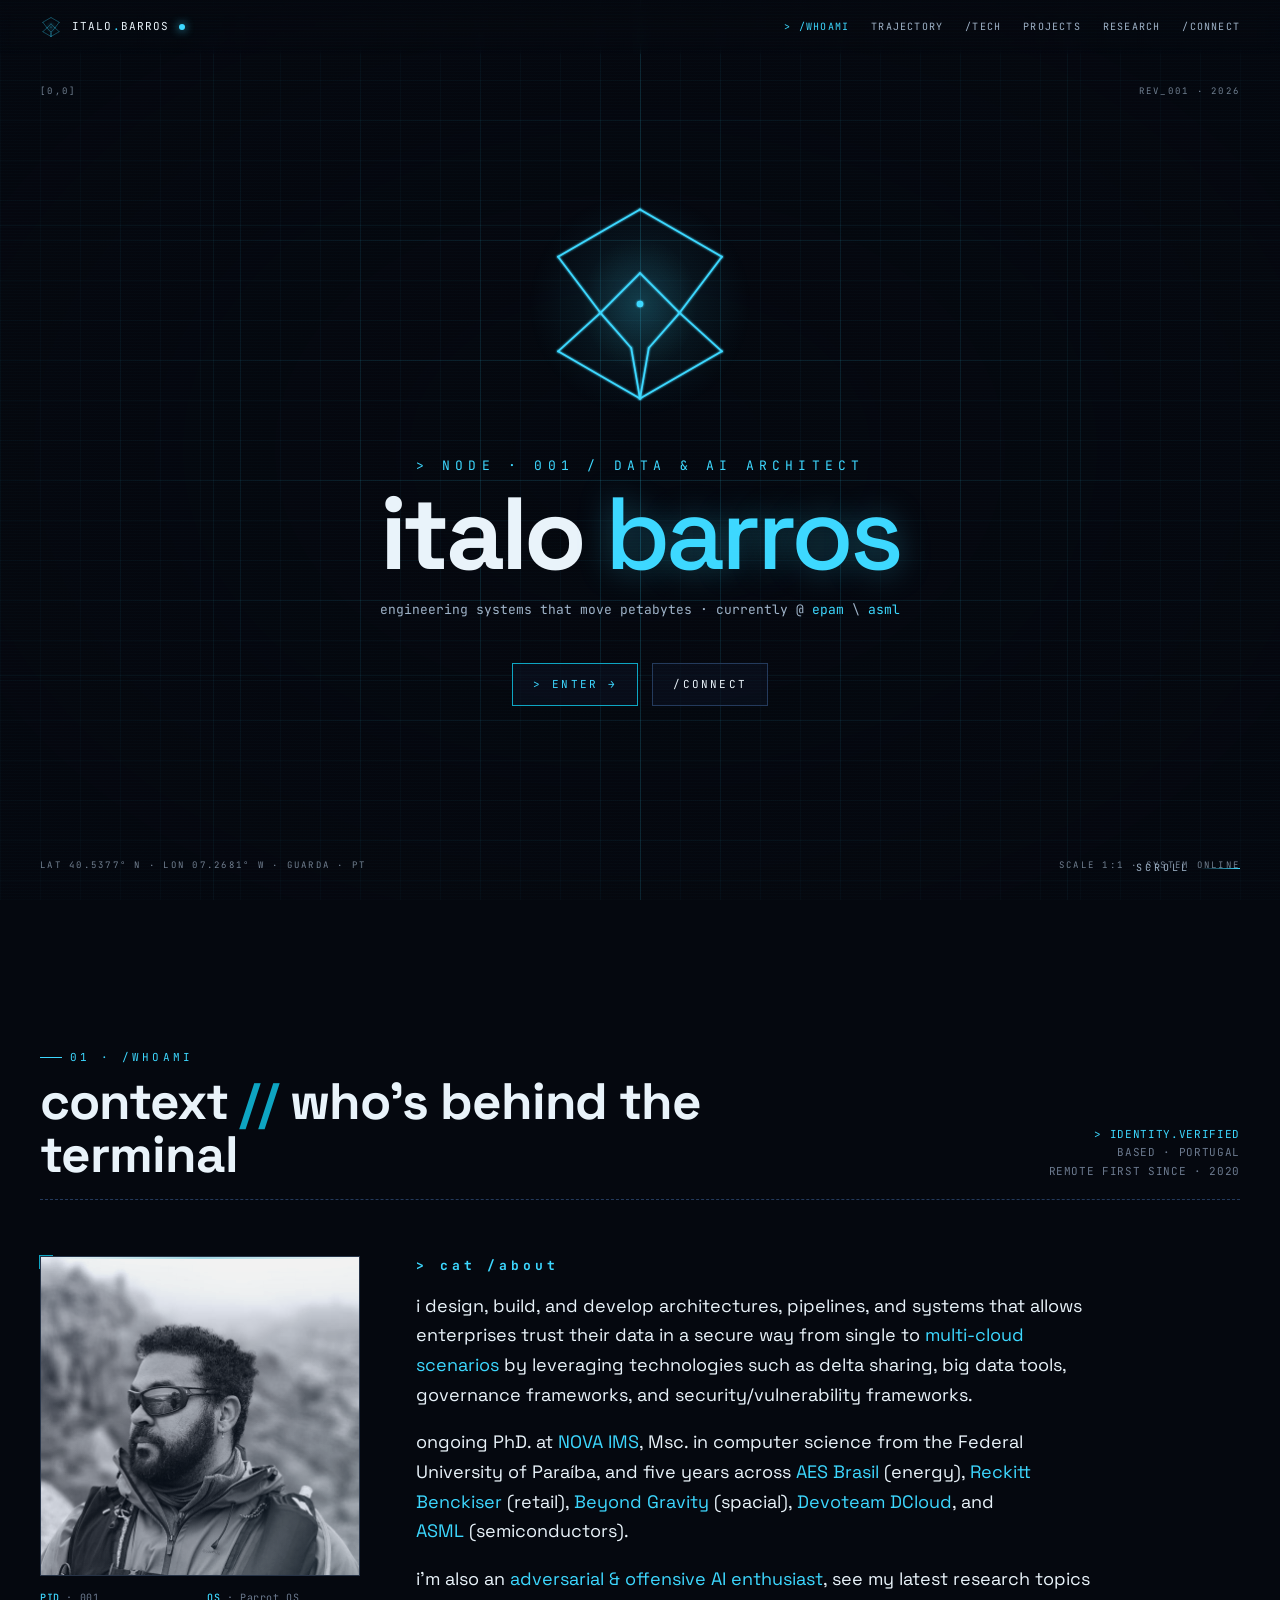
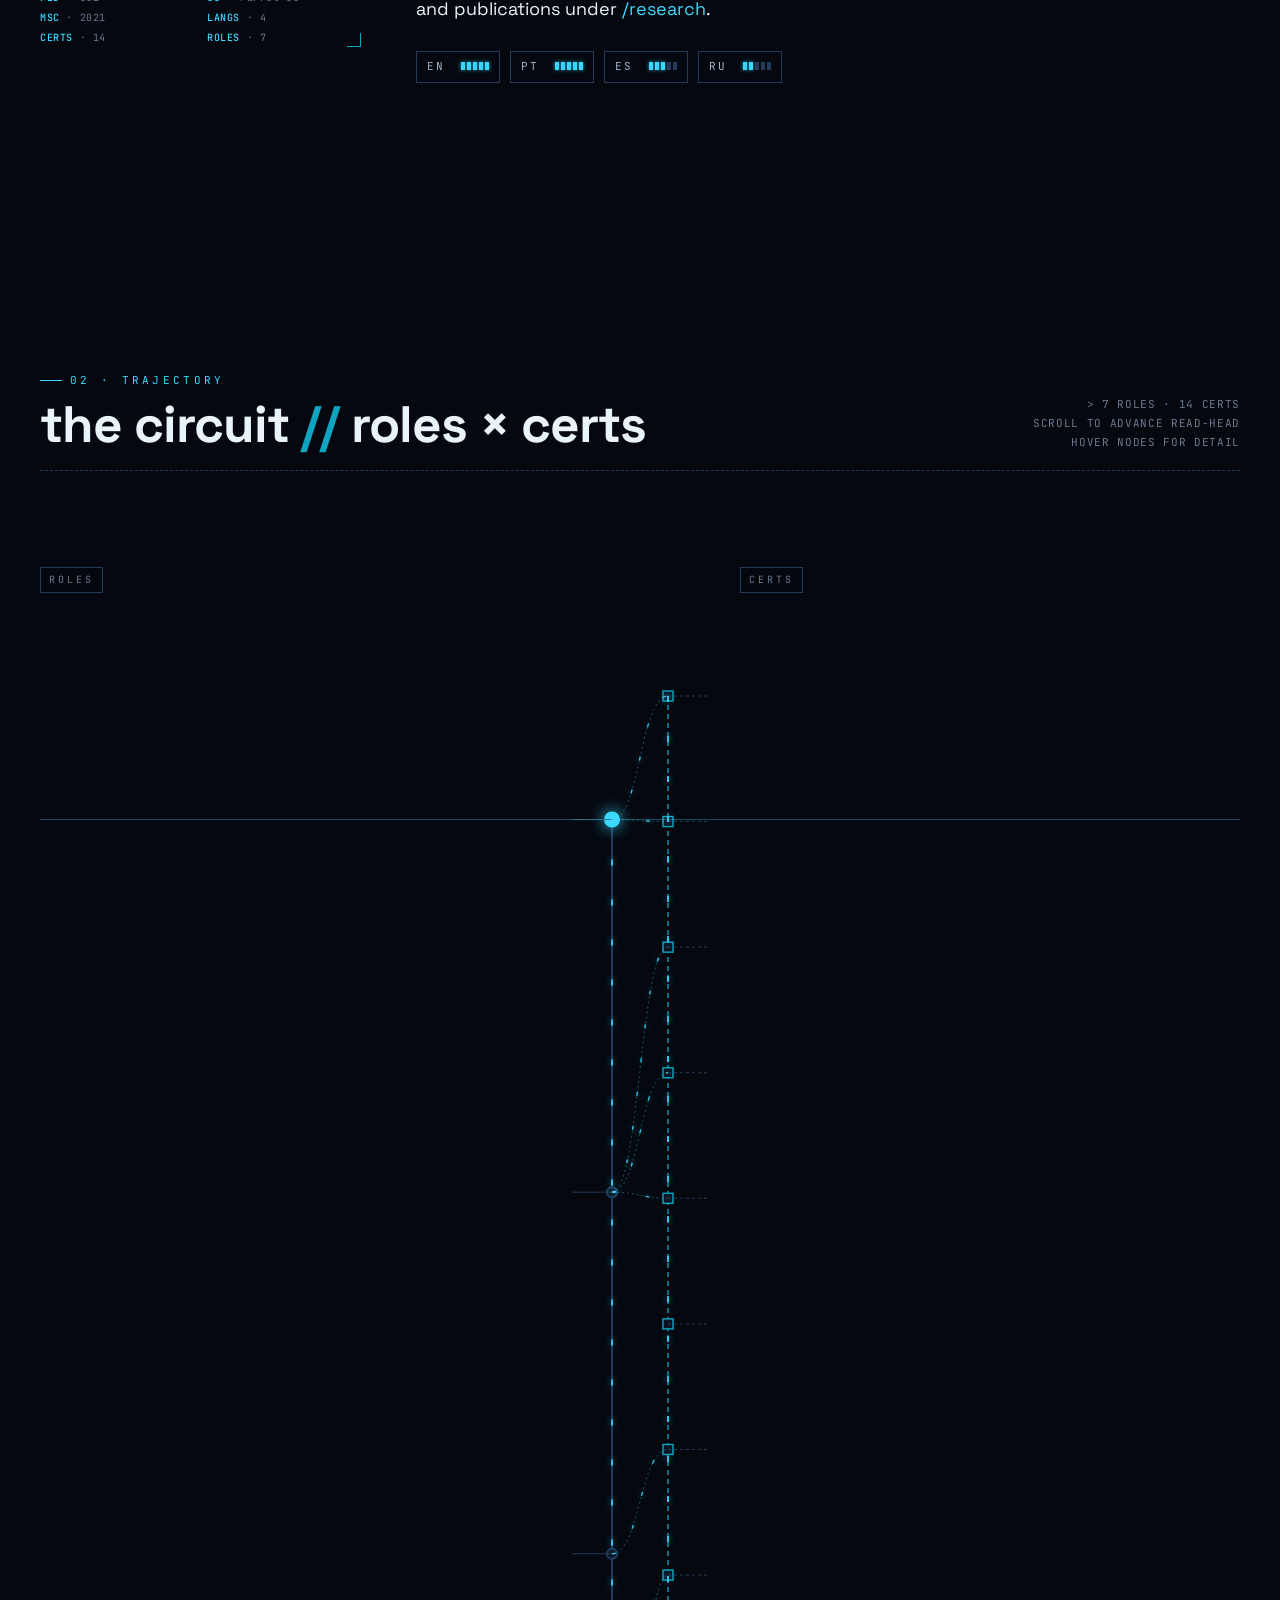
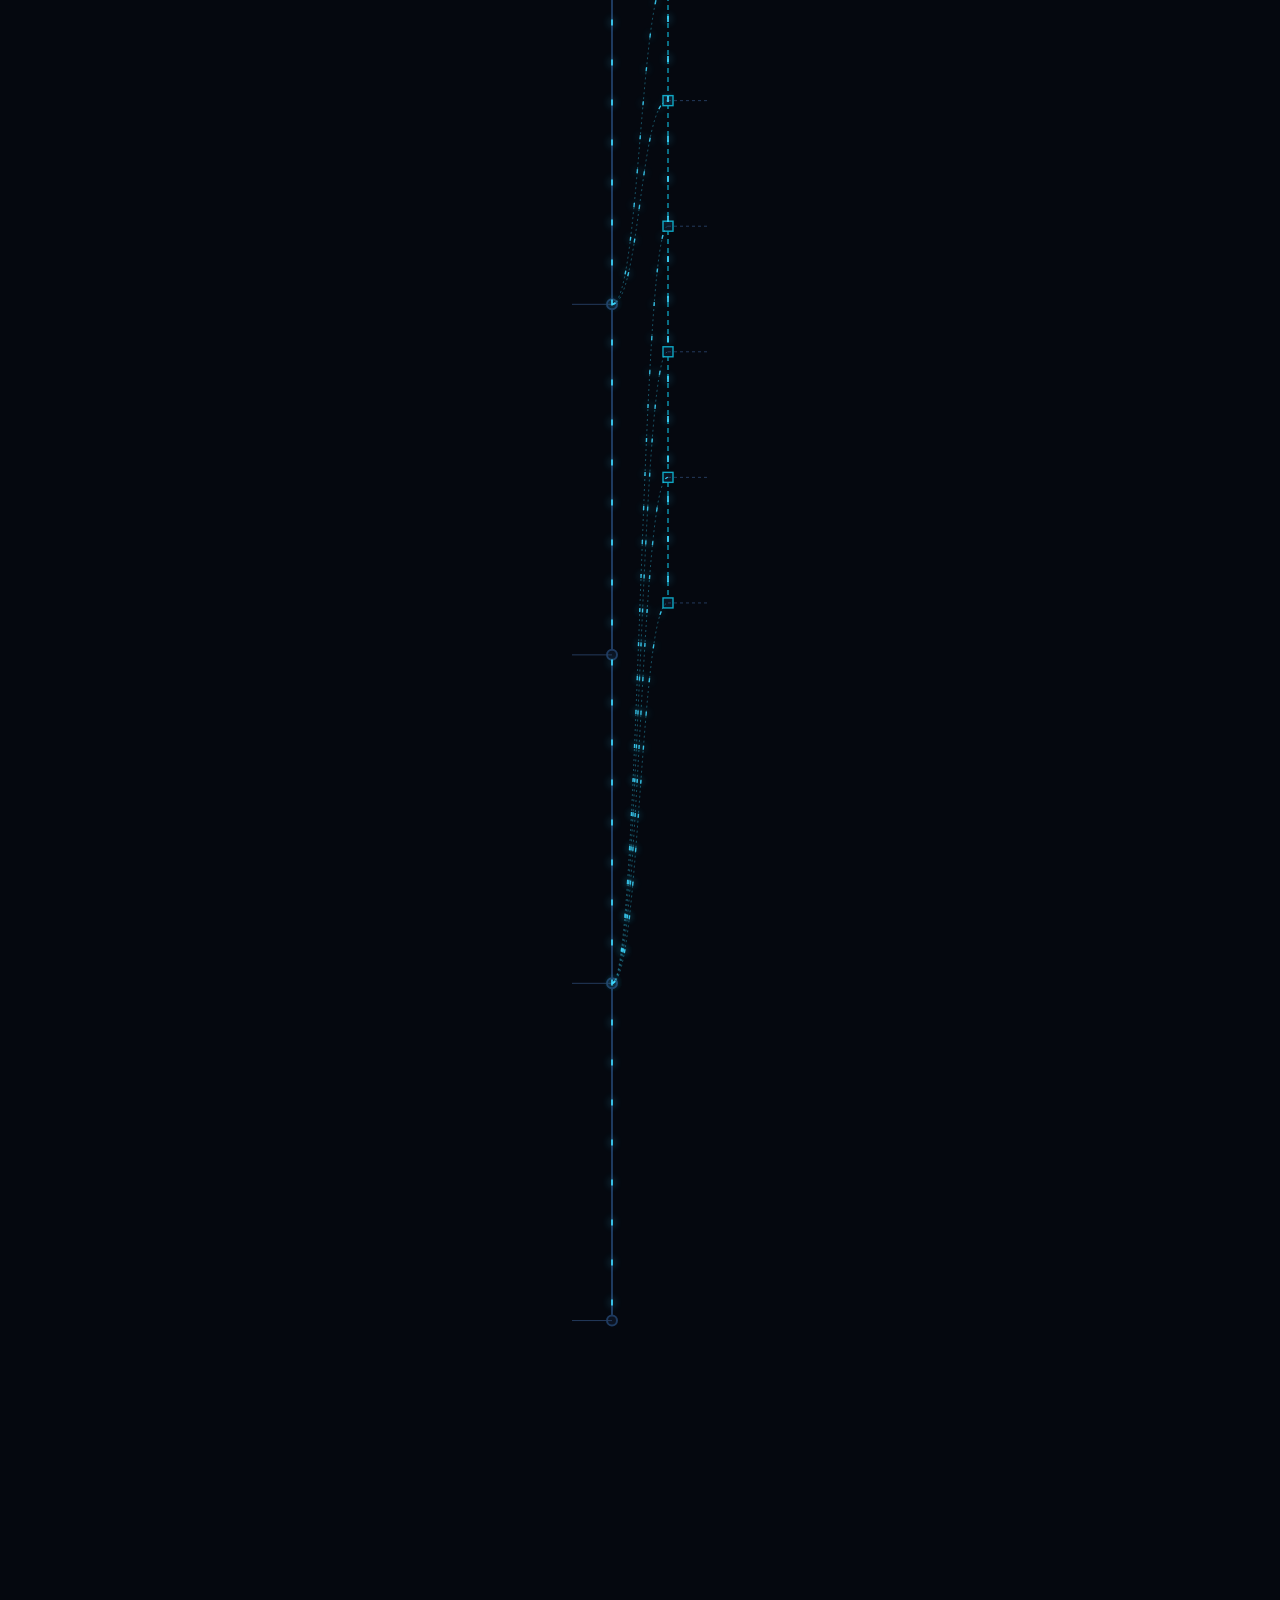
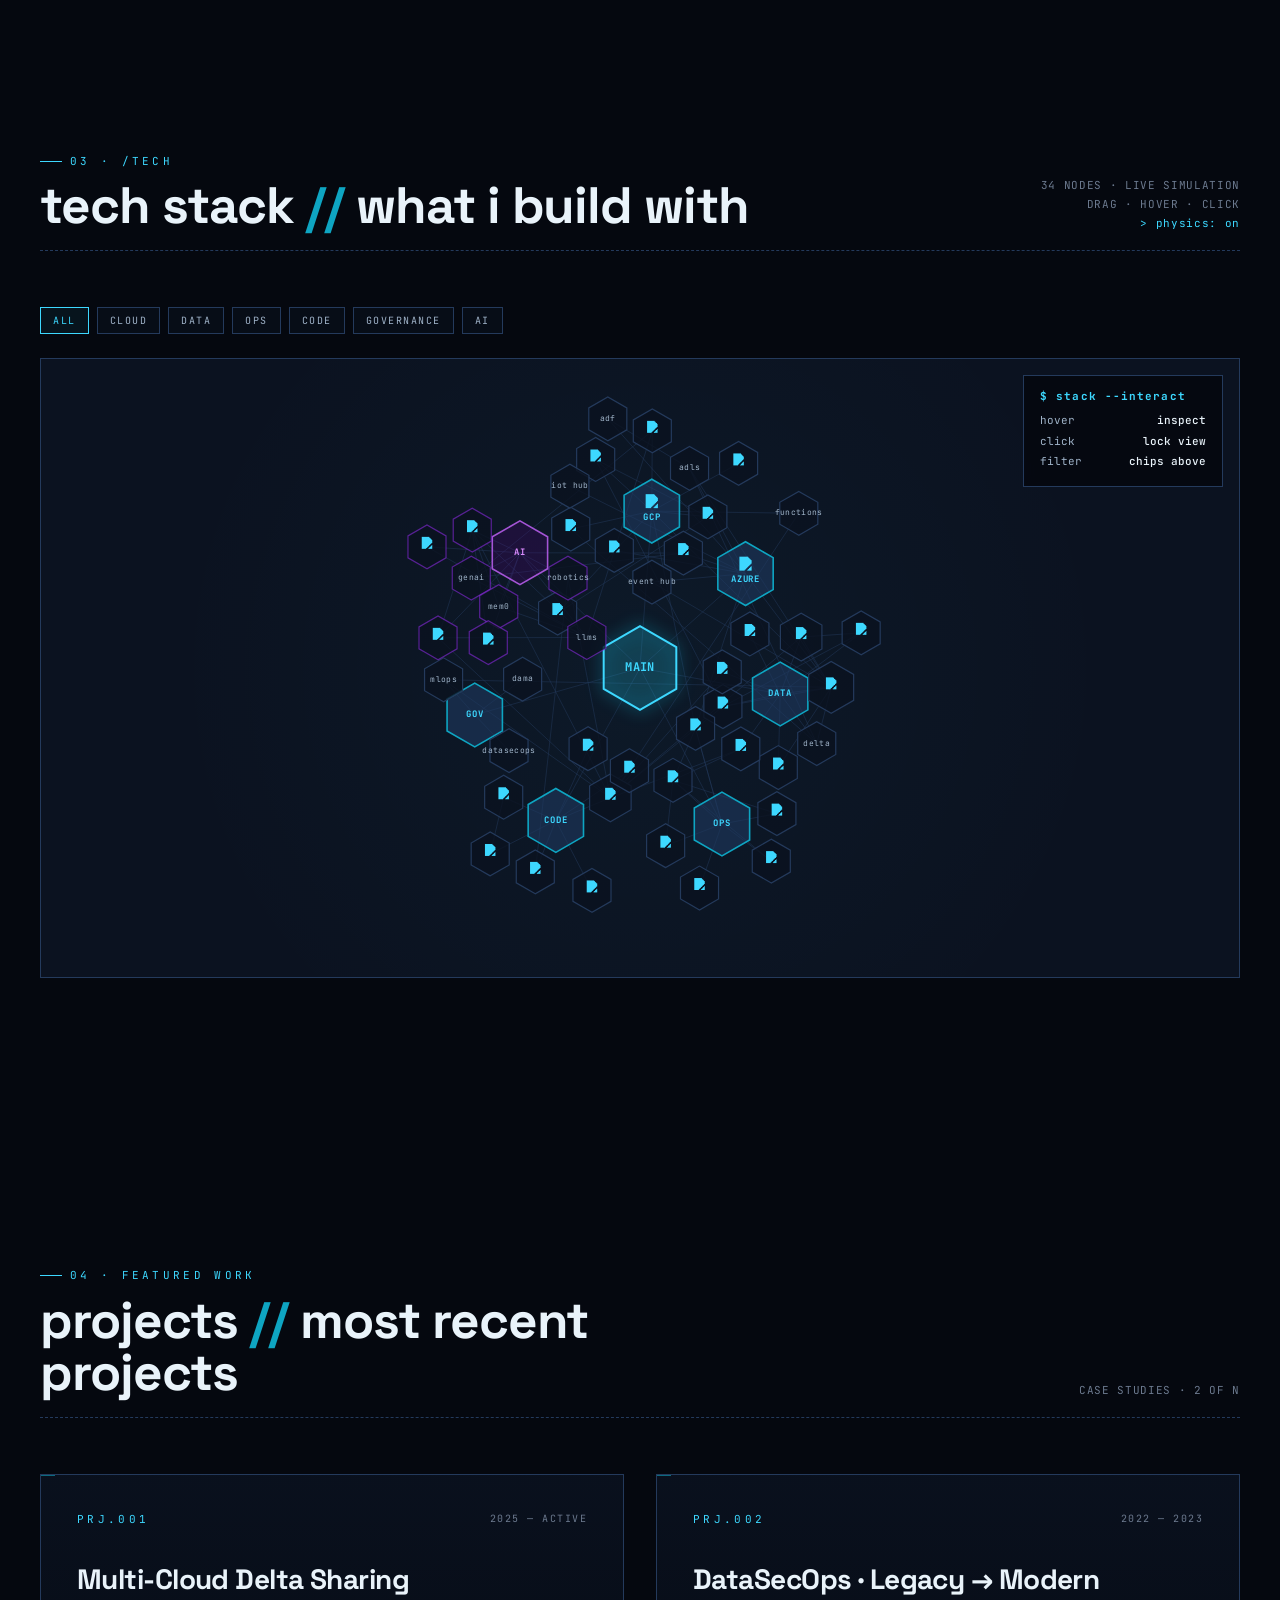
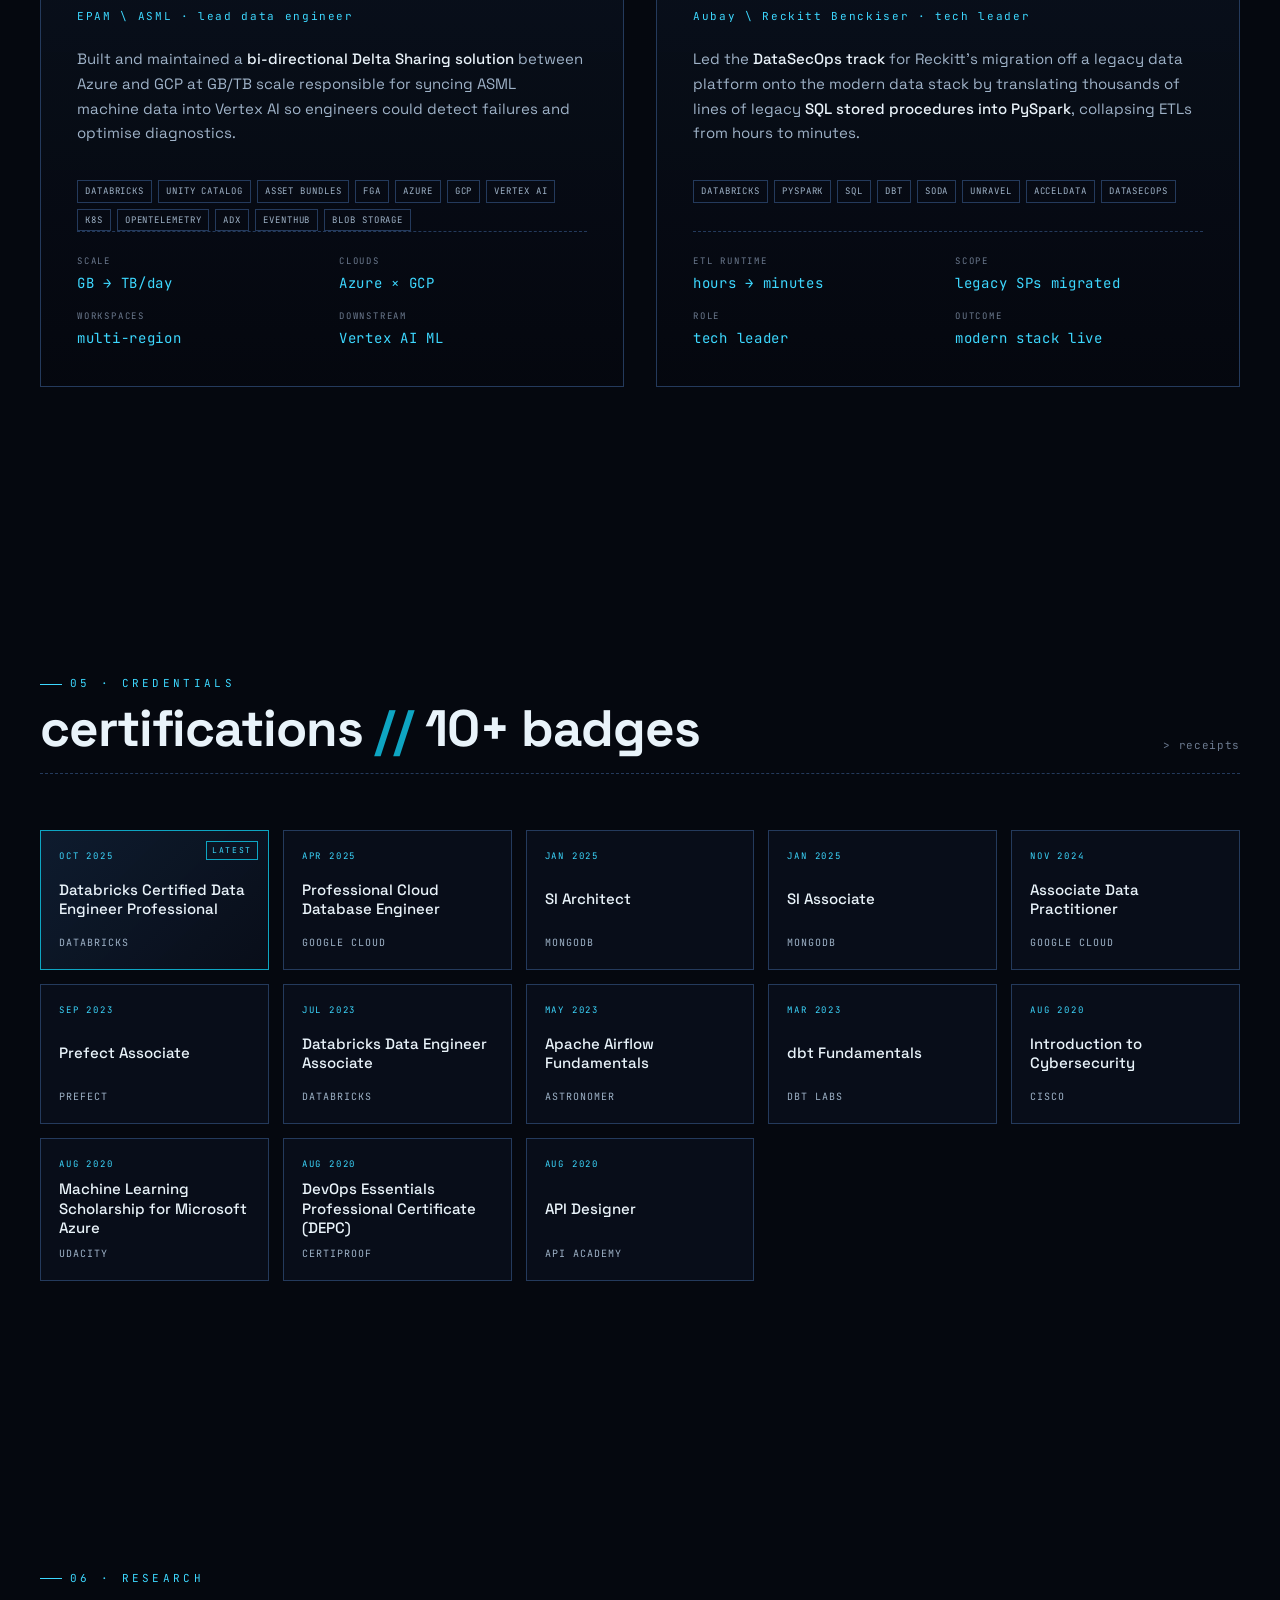
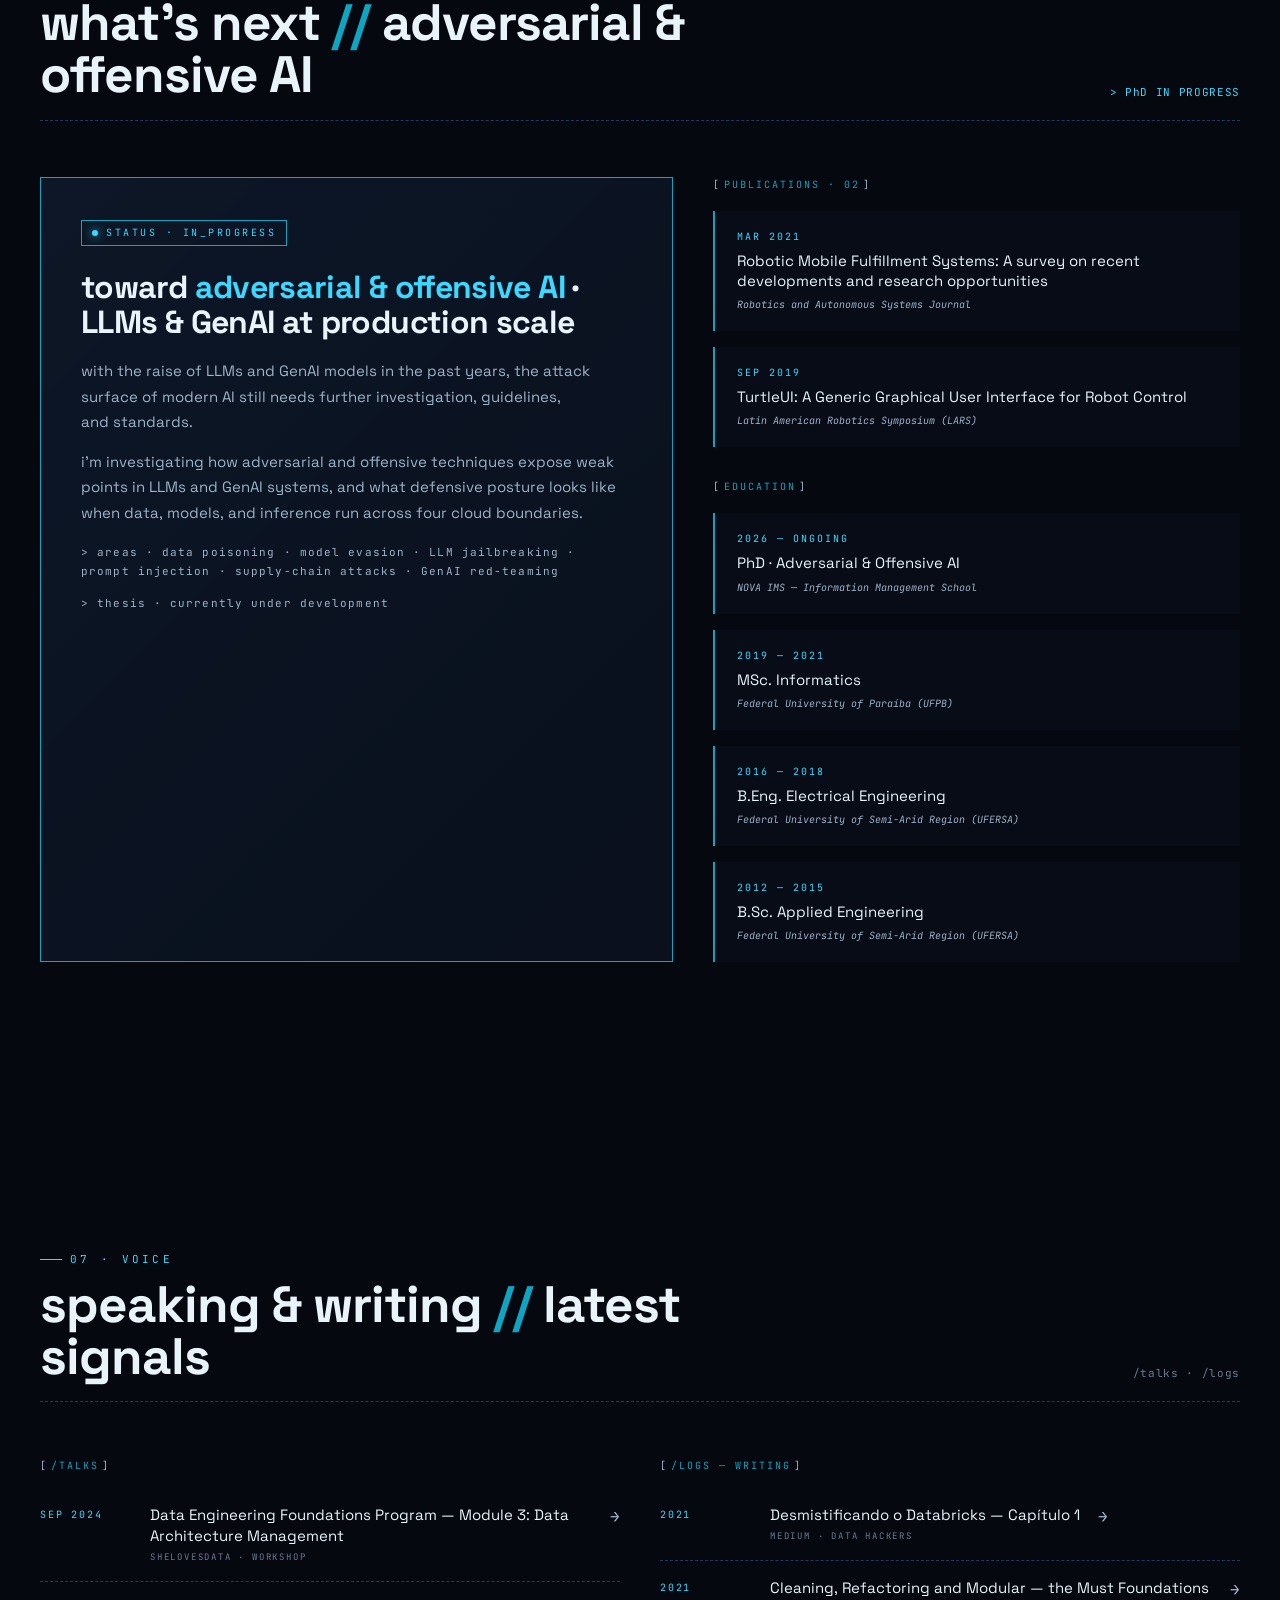
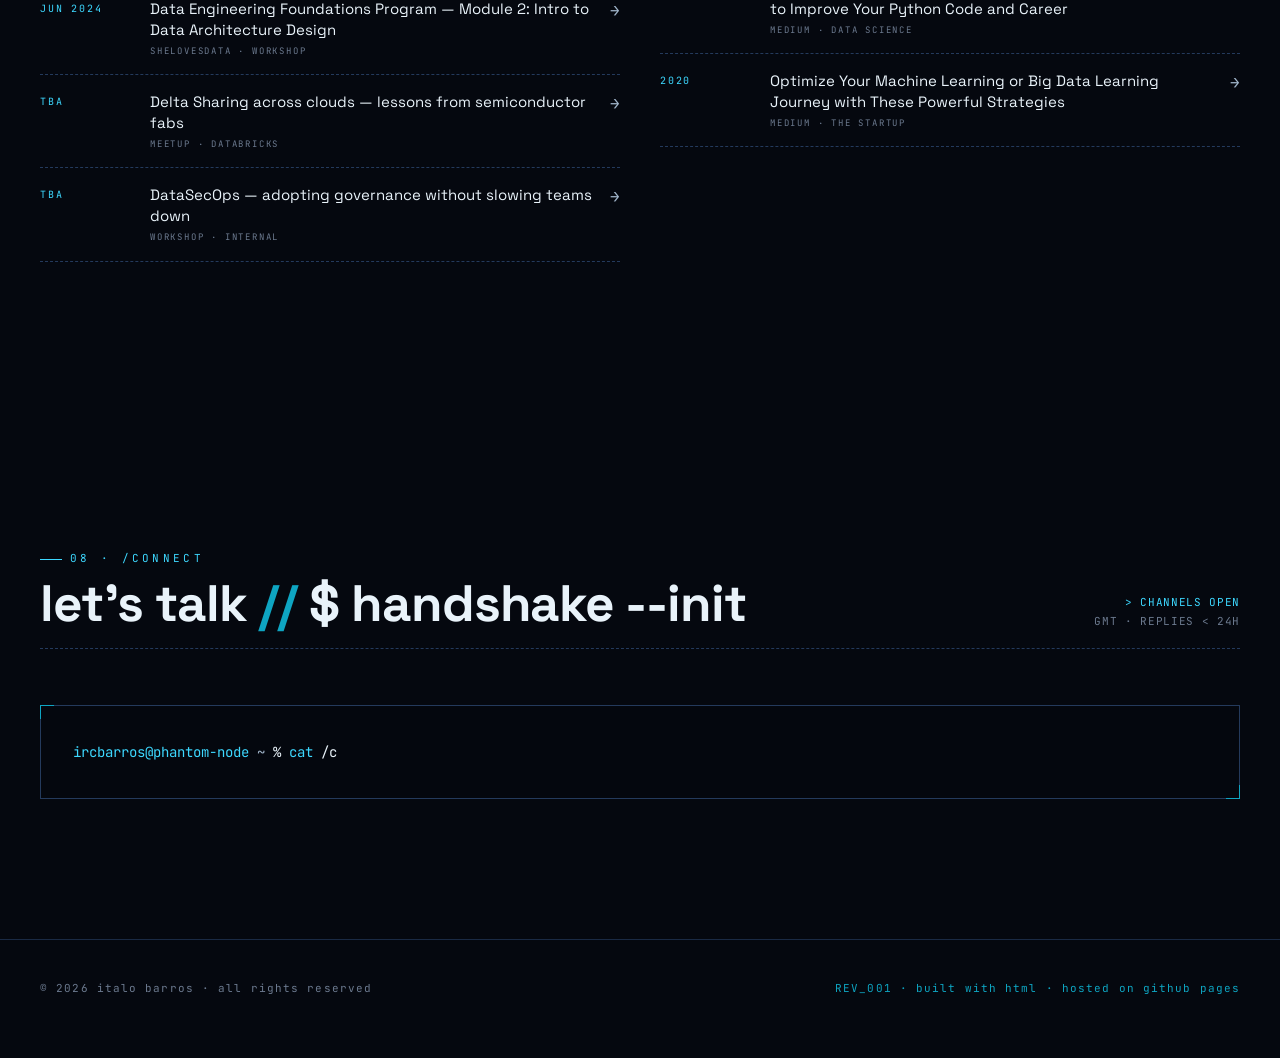
==== index.html @ 67b46347 "fix: research section — PhD date, h2 subtitle, body text - PhD date: 2024 — NOW → 2026 — ONGOING - h" ====
<!doctype html>
<html lang="en">
<head>
<meta charset="utf-8">
<meta name="viewport" content="width=device-width, initial-scale=1">
<title>Italo Barros // Data & AI Architect</title>
<meta name="description" content="Italo Barros — Data & AI Architect. Databricks Pro, GCP Certified. Building multi-cloud data platforms.">
<link rel="preconnect" href="https://fonts.googleapis.com">
<link rel="preconnect" href="https://fonts.gstatic.com" crossorigin>
<link href="https://fonts.googleapis.com/css2?family=JetBrains+Mono:wght@400;500;700&family=Space+Grotesk:wght@400;500;700&display=swap" rel="stylesheet">
<link rel="stylesheet" href="css/site.css">
</head>
<body>

<!-- boot / loader -->
<div id="boot">
  <div class="skip" id="boot-skip">[esc] skip &rsaquo;</div>
  <div class="boot-inner">
    <div class="lines"></div>
    <div class="bar" style="--p:0%"></div>
  </div>
</div>

<!-- scan lines (subtle) -->
<div class="scan"></div>

<!-- section transition flash -->
<div id="flash"></div>

<!-- topbar -->
<header class="topbar">
  <div class="logo-word">
    <span class="mark"></span>
    <span class="name">ITALO<span style="color:var(--cyan-bright)">.</span>BARROS</span>
    <span class="dot"></span>
  </div>
  <nav>
    <a href="#whoami"     data-sec data-screen-label="01 /whoami">/whoami</a>
    <a href="#trajectory" data-sec data-screen-label="02 trajectory">trajectory</a>
    <a href="#stack"      data-sec data-screen-label="03 /tech">/tech</a>
    <a href="#projects"   data-sec data-screen-label="04 projects">projects</a>
    <a href="#research"   data-sec data-screen-label="05 research">research</a>
    <a href="#connect"    data-sec data-screen-label="06 /connect">/connect</a>
  </nav>
</header>

<!-- fixed axes -->
<div class="axes tl">[0,0]</div>
<div class="axes tr">REV_001 · 2026</div>
<div class="axes bl">LAT 40.5377° N · LON 07.2681° W · GUARDA · PT</div>
<div class="axes br">SCALE 1:1 · SYSTEM ONLINE</div>

<!-- ———————————————————————— HERO ———————————————————————— -->
<section class="hero" data-screen-label="00 hero">
  <div class="bp-layer"></div>
  <div class="crosshair">
    <div class="line vline" style="left:16.66%"></div>
    <div class="line vline" style="left:50%; opacity:.18"></div>
    <div class="line vline" style="left:83.33%"></div>
    <div class="line hline" style="top:25%"></div>
    <div class="line hline" style="top:75%"></div>
  </div>

  <div class="hero-inner">
    <div class="logo-stage">
      <div class="glitter"></div>
      <div class="logo-svg"></div>
    </div>
    <div class="role">&gt; NODE · 001 / DATA &amp; AI ARCHITECT</div>
    <h1><span class="b">italo</span> <span class="glow">barros</span></h1>
    <p class="tag">engineering systems that move petabytes · currently @ <span class="cyan">epam</span> \ <span class="cyan">asml</span></p>
    <div class="cta-row">
      <a class="btn primary" href="#whoami">enter <span class="arr">→</span></a>
      <a class="btn" href="#connect">/connect</a>
    </div>
  </div>

  <div class="scroll-cue">
    <span>SCROLL</span>
    <span class="bar"></span>
  </div>
</section>

<!-- ———————————————————————— /WHOAMI ———————————————————————— -->
<section id="whoami" class="block whoami" data-screen-label="01 /whoami">
  <div class="container">
    <div class="section-head">
      <div class="lead">
        <span class="kicker">01 · /whoami</span>
        <h2>context <span class="slash">//</span> who's behind the terminal</h2>
      </div>
      <div class="meta">
        <div class="hi">&gt; IDENTITY.VERIFIED</div>
        <div>BASED · PORTUGAL</div>
        <div>REMOTE FIRST SINCE · 2020</div>
      </div>
    </div>

    <div class="whoami-grid">
      <div class="portrait-wrap bracket-card">
        <div class="portrait">
          <img src="assets/headshot.jpg" alt="Italo Barros">
          <div class="portrait-scan"></div>
        </div>
        <div class="meta-under">
          <div><b>PID</b> · 001</div>
          <div><b>OS</b> · Parrot OS</div>
          <div><b>MSC</b> · 2021</div>
          <div><b>LANGS</b> · 4</div>
          <div><b>CERTS</b> · 14</div>
          <div><b>ROLES</b> · 7</div>
        </div>
      </div>
      <div class="about-text">
        <h3>&gt; cat /about</h3>
        <p>i design, build, and develop architectures, pipelines, and systems that allows enterprises trust their data in a secure way from single to <span class="hl">multi-cloud scenarios</span> by leveraging technologies such as delta sharing, big data tools, governance frameworks, and security/vulnerability frameworks.</p>
        <p>ongoing PhD. at <span class="hl">NOVA IMS</span>, Msc. in computer science from the Federal University of Paraíba, and five years across <span class="hl">AES Brasil</span> (energy), <span class="hl">Reckitt Benckiser</span> (retail), <span class="hl">Beyond Gravity</span> (spacial), <span class="hl">Devoteam DCloud</span>, and <span class="hl">ASML</span> (semiconductors).</p>
        <p>i'm also an <span class="hl">adversarial &amp; offensive AI enthusiast</span>, see my latest research topics and publications under <a href="#research">/research</a>.</p>
        <div class="lang-row">
          <span class="lang-chip">EN <span class="bars"><i class="on"></i><i class="on"></i><i class="on"></i><i class="on"></i><i class="on"></i></span></span>
          <span class="lang-chip">PT <span class="bars"><i class="on"></i><i class="on"></i><i class="on"></i><i class="on"></i><i class="on"></i></span></span>
          <span class="lang-chip">ES <span class="bars"><i class="on"></i><i class="on"></i><i class="on"></i><i></i><i></i></span></span>
          <span class="lang-chip">RU <span class="bars"><i class="on"></i><i class="on"></i><i></i><i></i><i></i></span></span>
        </div>
      </div>
    </div>
  </div>
</section>

<!-- ———————————————————————— TRAJECTORY ———————————————————————— -->
<section id="trajectory" class="block trajectory" data-screen-label="02 trajectory">
  <div class="container">
    <div class="section-head">
      <div class="lead">
        <span class="kicker">02 · trajectory</span>
        <h2>the circuit <span class="slash">//</span> roles × certs</h2>
      </div>
      <div class="meta">
        <div>&gt; 7 ROLES · 14 CERTS</div>
        <div>SCROLL TO ADVANCE READ-HEAD</div>
        <div>HOVER NODES FOR DETAIL</div>
      </div>
    </div>

    <div class="tl-wrap">
      <svg class="tl-svg"></svg>
      <div class="tl-center"></div>

      <!-- ROLES (newest first) -->
      <div class="tl-roles">
        <span class="tl-axis-label">ROLES</span>
        <div class="tl-node now bracket-card">
          <div class="date">2025 → NOW</div>
          <h4>Lead Data Engineer</h4>
          <div class="company">EPAM Systems \ ASML · remote</div>
          <ul class="bullets">
            <li>Responsible for the Multi-cloud Delta Sharing at GB/TB scale (Azure ↔ GCP)</li>
            <li>Built a Centralized system and data observability platform via k8s · OpenTelemetry · ADX · Eventhub · Blob Storage</li>
            <li>Responsible for Azure and GCP Infrastructure Support for the Platform Services, including GCP networking (VPCs, PSCs, Cloud Interconnect) and Databricks Workspaces</li>
          </ul>
          <div class="tags"><span>Databricks</span><span>Unity Catalog</span><span>Azure</span><span>GCP</span><span>K8s</span><span>OTel</span></div>
        </div>
        <div class="tl-node">
          <div class="date">2024 → 2025</div>
          <h4>Data Architect</h4>
          <div class="company">Devoteam DCloud · remote</div>
          <ul class="bullets">
            <li>Built GCP Scalable architectures for telco, retail &amp; industry 4.0 clients</li>
            <li>Participated in Pre-sales, PoCs, MVPs using GCP data services as Data Architect</li>
            <li>Authored the GCP Technical Design Documents used by the developers including Disaster Recovery Scenarios, Data Modeling, and Naming Conventions by product and use-case</li>
          </ul>
          <div class="tags"><span>GCP</span><span>BigQuery</span><span>DAMA</span><span>Dataflow</span></div>
        </div>
        <div class="tl-node">
          <div class="date">2023 → 2025</div>
          <h4>Data Management Specialist</h4>
          <div class="company">Aubay Portugal \ Beyond Gravity · Lisbon</div>
          <ul class="bullets">
            <li>Helped the CIO Founding the BG's Data Organization Based on DAMA principles</li>
            <li>Built a GenAI Data Catalog with Copilot Studio Integrated with SharePoint</li>
            <li>Helped Designing the Enterprise ERD, Data Quality Model, Data Governance Model and SAP on-prem to Cloud Migration</li>
          </ul>
          <div class="tags"><span>Azure</span><span>Copilot</span><span>GPT</span><span>ERD</span><span>DAMA</span></div>
        </div>
        <div class="tl-node">
          <div class="date">2022 → 2023</div>
          <h4>Data Engineer</h4>
          <div class="company">Aubay Portugal \ Reckitt Benckiser · Lisbon</div>
          <ul class="bullets">
            <li>DataSecOps Tech Leader responsible for Implementing and Designing Data Quality, Security, and Cost Reduction PoCs</li>
            <li>Translated legacy SQL SPs to PySpark Reducing Pipelines from Hours to Minutes</li>
            <li>Implemented the Migration of Primary Sales and Finance GL Datasets (GB Scale)</li>
          </ul>
          <div class="tags"><span>Databricks</span><span>PySpark</span><span>DataSecOps</span><span>SODA</span><span>dbt</span></div>
        </div>
        <div class="tl-node">
          <div class="date">2020 → 2022</div>
          <h4>Analyst</h4>
          <div class="company">AES Brasil · remote</div>
          <ul class="bullets">
            <li>Developed MLOps Systems Responsible to Capture and Display Models Results for Wind energy, System load &amp; Rain forecasts</li>
            <li>Reduced daily manual reporting from 1 day to 4 hours</li>
            <li>Responsible to Architect and Design the Pipelines based on Business Feedback and Requirements</li>
          </ul>
          <div class="tags"><span>Python</span><span>Prefect</span><span>MLOps</span><span>Web Scraping</span></div>
        </div>
        <div class="tl-node">
          <div class="date">2020 → 2021</div>
          <h4>AI &amp; Data Engineer</h4>
          <div class="company">AI ROBOTS · Freelance · remote</div>
          <ul class="bullets">
            <li>Responsible for the Data Architecture Design for the Health Monitoring Product</li>
            <li>Provided Consultancy in Data Collection, Data Privacy, Cybersecurity, and Cloud Computing</li>
          </ul>
          <div class="tags"><span>Data Architecture</span><span>Cloud</span><span>Cybersecurity</span><span>Privacy</span></div>
        </div>
        <div class="tl-node">
          <div class="date">2019 → 2020</div>
          <h4>Postgraduate Researcher</h4>
          <div class="company">Federal University of Paraíba · Full-time · João Pessoa</div>
          <ul class="bullets">
            <li>Researched Autonomous Mobile Robots and the Multi-Agent Path Finding (MAPF) Problem</li>
            <li>Developed Two New Metaheuristics using Swarm and Multi-Start approaches</li>
            <li>Applications: Robotic Warehouses, Games, Communication Networks, Autonomous Cars</li>
          </ul>
          <div class="tags"><span>Robotics</span><span>MAPF</span><span>Swarm</span><span>Python</span><span>Research</span></div>
        </div>
      </div>

      <!-- CERTS (newest first, lined up roughly with eras) -->
      <div class="tl-certs">
        <span class="tl-axis-label">CERTS</span>
        <div class="tl-cert"><div class="d">OCT 2025</div><div class="t">Databricks Certified Data Engineer <b style="color:var(--cyan-bright)">Professional</b></div><div class="issuer">DATABRICKS</div></div>
        <div class="tl-cert"><div class="d">APR 2025</div><div class="t">Professional Cloud Database Engineer</div><div class="issuer">GOOGLE CLOUD</div></div>
        <div class="tl-cert"><div class="d">JAN 2025</div><div class="t">SI Architect Certification</div><div class="issuer">MONGODB</div></div>
        <div class="tl-cert"><div class="d">JAN 2025</div><div class="t">SI Associate Certification</div><div class="issuer">MONGODB</div></div>
        <div class="tl-cert"><div class="d">NOV 2024</div><div class="t">Associate Data Practitioner</div><div class="issuer">GOOGLE CLOUD</div></div>
        <div class="tl-cert"><div class="d">SEP 2023</div><div class="t">Prefect Associate</div><div class="issuer">PREFECT</div></div>
        <div class="tl-cert"><div class="d">JUL 2023</div><div class="t">Databricks Certified Data Engineer Associate</div><div class="issuer">DATABRICKS</div></div>
        <div class="tl-cert"><div class="d">MAY 2023</div><div class="t">Astronomer Certification — Apache Airflow</div><div class="issuer">ASTRONOMER</div></div>
        <div class="tl-cert"><div class="d">MAR 2023</div><div class="t">dbt Fundamentals</div><div class="issuer">DBT LABS</div></div>
        <div class="tl-cert"><div class="d">AUG 2020</div><div class="t">Introduction to Cybersecurity</div><div class="issuer">CISCO</div></div>
        <div class="tl-cert"><div class="d">AUG 2020</div><div class="t">Machine Learning Scholarship Program for Microsoft Azure</div><div class="issuer">UDACITY</div></div>
        <div class="tl-cert"><div class="d">AUG 2020</div><div class="t">DevOps Essentials Professional Certificate (DEPC)</div><div class="issuer">CERTIPROOF</div></div>
        <div class="tl-cert"><div class="d">AUG 2020</div><div class="t">API Designer</div><div class="issuer">API ACADEMY</div></div>
      </div>
    </div>
  </div>
</section>

<!-- ———————————————————————— STACK ———————————————————————— -->
<section id="stack" class="block" data-screen-label="03 /tech">
  <div class="container">
    <div class="section-head">
      <div class="lead">
        <span class="kicker">03 · /tech</span>
        <h2>tech stack <span class="slash">//</span> what i build with</h2>
      </div>
      <div class="meta">
        <div>34 NODES · LIVE SIMULATION</div>
        <div>DRAG · HOVER · CLICK</div>
        <div class="hi">&gt; physics: on</div>
      </div>
    </div>

    <div class="stack-filters">
      <button class="chip on" data-group="all">all</button>
      <button class="chip" data-group="cloud">cloud</button>
      <button class="chip" data-group="data">data</button>
      <button class="chip" data-group="ops">ops</button>
      <button class="chip" data-group="code">code</button>
      <button class="chip" data-group="gov">governance</button>
      <button class="chip" data-group="ai">ai</button>
    </div>

    <div class="stack-wrap">
      <div class="stack-canvas bracket-card">
        <svg preserveAspectRatio="none"></svg>
        <div class="stack-info"></div>
      </div>
    </div>
  </div>
</section>

<!-- ———————————————————————— PROJECTS ———————————————————————— -->
<section id="projects" class="block" data-screen-label="04 projects">
  <div class="container">
    <div class="section-head">
      <div class="lead">
        <span class="kicker">04 · featured work</span>
        <h2>projects <span class="slash">//</span> most recent projects</h2>
      </div>
      <div class="meta">
        <div>CASE STUDIES · 2 OF N</div>
      </div>
    </div>

    <div class="projects-grid">
      <!-- ASML -->
      <article class="proj bracket-card">
        <div class="proj-head">
          <span class="idx">PRJ.001</span>
          <span class="when">2025 — ACTIVE</span>
        </div>
        <h3>Multi-Cloud Delta Sharing</h3>
        <div class="sub">EPAM \ ASML · lead data engineer</div>
        <div class="body">
          Built and maintained a <b>bi-directional Delta Sharing solution</b> between Azure and GCP at GB/TB scale responsible for syncing ASML machine data into Vertex AI so engineers could detect failures and optimise diagnostics.
        </div>
        <div class="stack-tags">
          <span>Databricks</span><span>Unity Catalog</span><span>Asset Bundles</span><span>FGA</span><span>Azure</span><span>GCP</span><span>Vertex AI</span><span>K8s</span><span>OpenTelemetry</span><span>ADX</span><span>Eventhub</span><span>Blob Storage</span>
        </div>
        <div class="metrics">
          <div class="m"><div class="k">scale</div><div class="v">GB → TB/day</div></div>
          <div class="m"><div class="k">clouds</div><div class="v">Azure × GCP</div></div>
          <div class="m"><div class="k">workspaces</div><div class="v">multi-region</div></div>
          <div class="m"><div class="k">downstream</div><div class="v">Vertex AI ML</div></div>
        </div>
      </article>

      <!-- Reckitt -->
      <article class="proj bracket-card">
        <div class="proj-head">
          <span class="idx">PRJ.002</span>
          <span class="when">2022 — 2023</span>
        </div>
        <h3>DataSecOps · Legacy → Modern</h3>
        <div class="sub">Aubay \ Reckitt Benckiser · tech leader</div>
        <div class="body">
          Led the <b>DataSecOps track</b> for Reckitt's migration off a legacy data platform onto the modern data stack by translating thousands of lines of legacy <b>SQL stored procedures into PySpark</b>, collapsing ETLs from hours to minutes.
        </div>
        <div class="stack-tags">
          <span>Databricks</span><span>PySpark</span><span>SQL</span><span>dbt</span><span>SODA</span><span>Unravel</span><span>Acceldata</span><span>DataSecOps</span>
        </div>
        <div class="metrics">
          <div class="m"><div class="k">etl runtime</div><div class="v">hours → minutes</div></div>
          <div class="m"><div class="k">scope</div><div class="v">legacy SPs migrated</div></div>
          <div class="m"><div class="k">role</div><div class="v">tech leader</div></div>
          <div class="m"><div class="k">outcome</div><div class="v">modern stack live</div></div>
        </div>
      </article>
    </div>
  </div>
</section>

<!-- ———————————————————————— CERTS (grid) ———————————————————————— -->
<section id="certs" class="block" data-screen-label="05 certs">
  <div class="container">
    <div class="section-head">
      <div class="lead">
        <span class="kicker">05 · credentials</span>
        <h2>certifications <span class="slash">//</span> 10+ badges</h2>
      </div>
      <div class="meta"><div>&gt; receipts</div></div>
    </div>
    <div class="cert-grid">
      <div class="cert star bracket-card"><span class="badge">LATEST</span><img class="cert-logo" src="https://cdn.simpleicons.org/databricks/3DD8FF" alt="" loading="lazy" onerror="this.style.display='none'"><div class="d">OCT 2025</div><div class="t">Databricks Certified Data Engineer Professional</div><div class="i">DATABRICKS</div></div>
      <div class="cert"><img class="cert-logo" src="https://cdn.simpleicons.org/googlecloud/3DD8FF" alt="" loading="lazy" onerror="this.style.display='none'"><div class="d">APR 2025</div><div class="t">Professional Cloud Database Engineer</div><div class="i">GOOGLE CLOUD</div></div>
      <div class="cert"><img class="cert-logo" src="https://cdn.simpleicons.org/mongodb/3DD8FF" alt="" loading="lazy" onerror="this.style.display='none'"><div class="d">JAN 2025</div><div class="t">SI Architect</div><div class="i">MONGODB</div></div>
      <div class="cert"><img class="cert-logo" src="https://cdn.simpleicons.org/mongodb/3DD8FF" alt="" loading="lazy" onerror="this.style.display='none'"><div class="d">JAN 2025</div><div class="t">SI Associate</div><div class="i">MONGODB</div></div>
      <div class="cert"><img class="cert-logo" src="https://cdn.simpleicons.org/googlecloud/3DD8FF" alt="" loading="lazy" onerror="this.style.display='none'"><div class="d">NOV 2024</div><div class="t">Associate Data Practitioner</div><div class="i">GOOGLE CLOUD</div></div>
      <div class="cert"><img class="cert-logo" src="https://cdn.simpleicons.org/prefect/3DD8FF" alt="" loading="lazy" onerror="this.style.display='none'"><div class="d">SEP 2023</div><div class="t">Prefect Associate</div><div class="i">PREFECT</div></div>
      <div class="cert"><img class="cert-logo" src="https://cdn.simpleicons.org/databricks/3DD8FF" alt="" loading="lazy" onerror="this.style.display='none'"><div class="d">JUL 2023</div><div class="t">Databricks Data Engineer Associate</div><div class="i">DATABRICKS</div></div>
      <div class="cert"><img class="cert-logo" src="https://cdn.simpleicons.org/apacheairflow/3DD8FF" alt="" loading="lazy" onerror="this.style.display='none'"><div class="d">MAY 2023</div><div class="t">Apache Airflow Fundamentals</div><div class="i">ASTRONOMER</div></div>
      <div class="cert"><img class="cert-logo cert-logo-filter" src="https://cdn.jsdelivr.net/npm/simple-icons@latest/icons/dbt.svg" alt="" loading="lazy" onerror="this.style.display='none'"><div class="d">MAR 2023</div><div class="t">dbt Fundamentals</div><div class="i">DBT LABS</div></div>
      <div class="cert"><img class="cert-logo" src="https://cdn.simpleicons.org/cisco/3DD8FF" alt="" loading="lazy" onerror="this.style.display='none'"><div class="d">AUG 2020</div><div class="t">Introduction to Cybersecurity</div><div class="i">CISCO</div></div>
      <div class="cert"><img class="cert-logo" src="https://cdn.simpleicons.org/udacity/3DD8FF" alt="" loading="lazy" onerror="this.style.display='none'"><div class="d">AUG 2020</div><div class="t">Machine Learning Scholarship for Microsoft Azure</div><div class="i">UDACITY</div></div>
      <div class="cert"><div class="d">AUG 2020</div><div class="t">DevOps Essentials Professional Certificate (DEPC)</div><div class="i">CERTIPROOF</div></div>
      <div class="cert"><img class="cert-logo" src="https://cdn.simpleicons.org/swagger/3DD8FF" alt="" loading="lazy" onerror="this.style.display='none'"><div class="d">AUG 2020</div><div class="t">API Designer</div><div class="i">API ACADEMY</div></div>
    </div>
  </div>
</section>

<!-- ———————————————————————— RESEARCH ———————————————————————— -->
<section id="research" class="block" data-screen-label="06 research">
  <div class="container">
    <div class="section-head">
      <div class="lead">
        <span class="kicker">06 · research</span>
        <h2>what's next <span class="slash">//</span> adversarial &amp; offensive AI</h2>
      </div>
      <div class="meta"><div class="hi">&gt; PhD IN PROGRESS</div></div>
    </div>

    <div class="research">
      <div class="phd-card bracket-card">
        <span class="status"><span class="live"></span>STATUS · IN_PROGRESS</span>
        <h3>toward <span class="glow">adversarial &amp; offensive AI</span> · LLMs &amp; GenAI at production scale</h3>
        <p>with the raise of LLMs and GenAI models in the past years, the attack surface of modern AI still needs further investigation, guidelines, and standards.</p>
        <p style="margin-top:10px">i'm investigating how adversarial and offensive techniques expose weak points in LLMs and GenAI systems, and what defensive posture looks like when data, models, and inference run across four cloud boundaries.</p>
        <p class="mono" style="font-size:11px; color:var(--paper-dim); letter-spacing:.1em; margin-top: 18px;">&gt; areas · data poisoning · model evasion · LLM jailbreaking · prompt injection · supply-chain attacks · GenAI red-teaming</p>
        <p class="mono" style="font-size:11px; color:var(--paper-dim); letter-spacing:.1em; margin:0;">&gt; thesis · currently under development</p>
      </div>

      <div>
        <div class="bracket-label" style="margin-bottom:18px; display:block;">PUBLICATIONS · 02</div>
        <div class="pubs-list">
          <div class="pub">
            <div class="d">MAR 2021</div>
            <div class="t">Robotic Mobile Fulfillment Systems: A survey on recent developments and research opportunities</div>
            <div class="src">Robotics and Autonomous Systems Journal</div>
          </div>
          <div class="pub">
            <div class="d">SEP 2019</div>
            <div class="t">TurtleUI: A Generic Graphical User Interface for Robot Control</div>
            <div class="src">Latin American Robotics Symposium (LARS)</div>
          </div>
        </div>

        <div class="bracket-label" style="margin: 32px 0 18px; display:block;">EDUCATION</div>
        <div class="pubs-list">
          <div class="pub"><div class="d">2026 — ONGOING</div><div class="t">PhD · Adversarial &amp; Offensive AI</div><div class="src">NOVA IMS — Information Management School</div></div>
          <div class="pub"><div class="d">2019 — 2021</div><div class="t">MSc. Informatics</div><div class="src">Federal University of Paraíba (UFPB)</div></div>
          <div class="pub"><div class="d">2016 — 2018</div><div class="t">B.Eng. Electrical Engineering</div><div class="src">Federal University of Semi-Arid Region (UFERSA)</div></div>
          <div class="pub"><div class="d">2012 — 2015</div><div class="t">B.Sc. Applied Engineering</div><div class="src">Federal University of Semi-Arid Region (UFERSA)</div></div>
        </div>
      </div>
    </div>
  </div>
</section>

<!-- ———————————————————————— SPEAKING + WRITING ———————————————————————— -->
<section id="voice" class="block" data-screen-label="07 voice">
  <div class="container">
    <div class="section-head">
      <div class="lead">
        <span class="kicker">07 · voice</span>
        <h2>speaking &amp; writing <span class="slash">//</span> latest signals</h2>
      </div>
      <div class="meta"><div>/talks · /logs</div></div>
    </div>
    <div class="two-col">
      <div>
        <div class="bracket-label" style="margin-bottom:14px;display:block;">/TALKS</div>
        <div class="post-list">
          <div class="post"><div class="d">SEP 2024</div><div><div class="t">Data Engineering Foundations Program — Module 3: Data Architecture Management</div><div class="cat">SHELOVESDATA · WORKSHOP</div></div><div class="arr">→</div></div>
          <div class="post"><div class="d">JUN 2024</div><div><div class="t">Data Engineering Foundations Program — Module 2: Intro to Data Architecture Design</div><div class="cat">SHELOVESDATA · WORKSHOP</div></div><div class="arr">→</div></div>
          <div class="post"><div class="d">TBA</div><div><div class="t">Delta Sharing across clouds — lessons from semiconductor fabs</div><div class="cat">MEETUP · DATABRICKS</div></div><div class="arr">→</div></div>
          <div class="post"><div class="d">TBA</div><div><div class="t">DataSecOps — adopting governance without slowing teams down</div><div class="cat">WORKSHOP · INTERNAL</div></div><div class="arr">→</div></div>
        </div>
      </div>
      <div>
        <div class="bracket-label" style="margin-bottom:14px;display:block;">/LOGS — WRITING</div>
        <div class="post-list">
          <div class="post"><a class="link" href="https://medium.com/data-hackers/desmistificando-o-databricks-cap%C3%ADtulo-1-a69413186dcb" target="_blank" rel="noopener" style="display:contents;"><div class="d">2021</div><div><div class="t">Desmistificando o Databricks — Capítulo 1</div><div class="cat">MEDIUM · DATA HACKERS</div></div><div class="arr">→</div></a></div>
          <div class="post"><a class="link" href="https://medium.com/data-science/cleaning-refactoring-and-modular-the-must-foundations-to-improve-your-python-code-and-carrer-65ef71cdb264" target="_blank" rel="noopener" style="display:contents;"><div class="d">2021</div><div><div class="t">Cleaning, Refactoring and Modular — the Must Foundations to Improve Your Python Code and Career</div><div class="cat">MEDIUM · DATA SCIENCE</div></div><div class="arr">→</div></a></div>
          <div class="post"><a class="link" href="https://medium.com/swlh/optimize-your-machine-learning-or-big-data-learning-journey-with-these-powerful-strategies-35dc045abc9c" target="_blank" rel="noopener" style="display:contents;"><div class="d">2020</div><div><div class="t">Optimize Your Machine Learning or Big Data Learning Journey with These Powerful Strategies</div><div class="cat">MEDIUM · THE STARTUP</div></div><div class="arr">→</div></a></div>
        </div>
      </div>
    </div>
  </div>
</section>

<!-- ———————————————————————— CONNECT ———————————————————————— -->
<section id="connect" class="block contact-block" data-screen-label="08 /connect">
  <div class="container">
    <div class="section-head">
      <div class="lead">
        <span class="kicker">08 · /connect</span>
        <h2>let's talk <span class="slash">//</span> $ handshake --init</h2>
      </div>
      <div class="meta"><div class="hi">&gt; CHANNELS OPEN</div><div>GMT · REPLIES &lt; 24H</div></div>
    </div>

    <div class="terminal bracket-card" id="terminal-connect">
      <div class="tl"><span class="prompt">ircbarros@phantom-node</span> <span class="dim">~</span> % <span class="cyan">cat</span> /contact</div>
      <div class="tl out"><span class="mono" style="color:var(--paper-dim);">email   </span> <a class="link" href="mailto:italorenan_@hotmail.com">italorenan_@hotmail.com</a></div>
      <div class="tl out"><span class="mono" style="color:var(--paper-dim);">phone   </span> +351 934 697 264</div>
      <div class="tl out"><span class="mono" style="color:var(--paper-dim);">loc     </span> guarda, portugal · GMT</div>
      <div class="tl">&nbsp;</div>
      <div class="tl"><span class="prompt">ircbarros@phantom-node</span> <span class="dim">~</span> % <span class="cyan">ls</span> -la /channels</div>
      <div class="tl out">drwxr-xr-x · <a class="link" href="https://www.linkedin.com/in/ircbarros/" target="_blank" rel="noopener">linkedin.com/in/ircbarros</a></div>
      <div class="tl out">drwxr-xr-x · <a class="link" href="https://github.com/Ircbarros" target="_blank" rel="noopener">github.com/Ircbarros</a></div>
      <div class="tl out">drwxr-xr-x · <a class="link" href="https://stackoverflow.com/users/11595480/ircbarros" target="_blank" rel="noopener">stackoverflow · ircbarros</a></div>
      <div class="tl out">drwxr-xr-x · <a class="link" href="https://medium.com/@ircbarros" target="_blank" rel="noopener">medium.com/@ircbarros</a></div>
      <div class="tl out">drwxr-xr-x · <a class="link" href="https://orcid.org/0000-0002-8002-5077" target="_blank" rel="noopener">orcid.org/0000-0002-8002-5077</a></div>
      <div class="tl">&nbsp;</div>
      <div class="tl"><span class="prompt">ircbarros@phantom-node</span> <span class="dim">~</span> % <span class="cyan">echo</span> "open to: data &amp; ai architect roles, phd collaboration, talks"</div>
      <div class="tl out" style="color:var(--cyan-bright);">open to: data &amp; ai architect roles, phd collaboration, talks</div>
      <div class="tl">&nbsp;</div>
      <div class="tl"><span class="prompt">ircbarros@phantom-node</span> <span class="dim">~</span> % <span class="cursor" id="terminal-cursor"></span></div>
    </div>
  </div>
</section>

<!-- ———————————————————————— FOOTER ———————————————————————— -->
<footer>
  <div class="container" style="display:flex; justify-content:space-between; align-items:center; padding: 0 40px; max-width:var(--maxw); margin:0 auto; width:100%;">
    <div>© 2026 italo barros · all rights reserved</div>
    <div class="rev">REV_001 · built with html · hosted on github pages</div>
  </div>
</footer>

<!-- ———————————————————————— TWEAKS ———————————————————————— -->
<div id="tweaks">
  <h4>[TWEAKS]</h4>
  <div class="row"><label>motion</label>
    <button data-key="motion" data-val="full">full</button>
    <button data-key="motion" data-val="low">low</button>
  </div>
  <div class="row"><label>accent</label>
    <button data-key="accent" data-val="cyan">cyan</button>
    <button data-key="accent" data-val="magenta">magenta</button>
    <button data-key="accent" data-val="lime">lime</button>
  </div>
  <div class="row"><label>boot</label>
    <button data-key="replayBoot" data-val="now">replay intro</button>
  </div>
  <div class="hint">first-visit loader shows once per browser · clear cache to see again</div>
</div>

<script src="js/logo.js"></script>
<script src="js/timeline.js"></script>
<script src="js/stack.js"></script>
<script src="js/site.js"></script>
</body>
</html>
---- css/site.css ----
/* ——————————————————————————————————————————
   ircbarros.io — personal brand
   Palette: ink + brand navy + cyan accent
   Type:    Space Grotesk · JetBrains Mono
—————————————————————————————————————————— */

:root {
  --ink:          #05080F;
  --ink-2:        #0B1220;
  --ink-3:        #101A2D;
  --line:         #1A2A44;
  --line-soft:    #243a5c;
  --brand:        #1E3A5F;
  --cyan:         #0EA5C2;
  --cyan-bright:  #3DD8FF;
  --cyan-glow:    rgba(61,216,255,.35);
  --paper:        #E9F3FA;
  --paper-dim:    #9fb3c8;
  --muted:        #6C7A8F;
  --mono:         'JetBrains Mono', ui-monospace, monospace;
  --sans:         'Space Grotesk', system-ui, sans-serif;
  --maxw:         1280px;
}

* , *::before, *::after { box-sizing: border-box; }
html, body { margin: 0; padding: 0; }
html { scroll-behavior: smooth; background: var(--ink); color: var(--paper); }
body {
  font-family: var(--sans);
  font-size: 16px;
  line-height: 1.6;
  min-height: 100vh;
  overflow-x: hidden;
  background:
    radial-gradient(1200px 600px at 80% -10%, rgba(61,216,255,.08), transparent 60%),
    radial-gradient(900px 500px at 10% 110%, rgba(30,58,95,.25), transparent 60%),
    var(--ink);
}

/* fine blueprint grid, always on body */
body::before {
  content: '';
  position: fixed; inset: 0;
  background-image:
    linear-gradient(to right, rgba(61,216,255,.045) 1px, transparent 1px),
    linear-gradient(to bottom, rgba(61,216,255,.045) 1px, transparent 1px);
  background-size: 40px 40px;
  pointer-events: none;
  z-index: 0;
}
body::after {
  content: '';
  position: fixed; inset: 0;
  background: radial-gradient(ellipse at center, transparent 0%, rgba(5,8,15,.45) 90%);
  pointer-events: none;
  z-index: 0;
}

/* ————— scan-line effect on everything ————— */
.scan {
  position: fixed; inset: 0;
  pointer-events: none;
  z-index: 40;
  background: repeating-linear-gradient(
    to bottom,
    transparent 0 2px,
    rgba(61,216,255,.012) 2px 3px
  );
  mix-blend-mode: screen;
}

/* ————— typography helpers ————— */
.mono { font-family: var(--mono); }
.cyan { color: var(--cyan-bright); }
.dim  { color: var(--paper-dim); }
.muted{ color: var(--muted); }
h1,h2,h3,h4 { font-family: var(--sans); letter-spacing: -.02em; font-weight: 700; margin: 0; }
a { color: var(--cyan-bright); text-decoration: none; }
a:hover { text-shadow: 0 0 12px var(--cyan-glow); }

.kicker {
  font-family: var(--mono); font-size: 11px; color: var(--cyan-bright);
  letter-spacing: .3em; text-transform: uppercase;
  display: inline-flex; align-items: center; gap: 8px;
}
.kicker::before { content: ''; display: inline-block; width: 22px; height: 1px; background: var(--cyan-bright); }

.bracket-label {
  font-family: var(--mono); font-size: 10px; color: var(--cyan);
  letter-spacing: .2em; text-transform: uppercase;
}
.bracket-label::before { content: '['; color: var(--paper-dim); margin-right: 3px; }
.bracket-label::after  { content: ']'; color: var(--paper-dim); margin-left: 3px; }

/* ————— layout ————— */
.container { max-width: var(--maxw); margin: 0 auto; padding: 0 40px; position: relative; z-index: 1; }

section.block {
  padding: 140px 0;
  position: relative;
}
section.block > .container > .section-head {
  display: flex; align-items: flex-end; justify-content: space-between;
  gap: 24px; margin-bottom: 56px;
  border-bottom: 1px dashed var(--line-soft);
  padding-bottom: 18px;
}
.section-head .lead { max-width: 720px; }
.section-head .lead h2 {
  font-size: clamp(32px, 4vw, 56px); line-height: 1.02; margin-top: 10px;
  position: relative;
}
.section-head .lead h2 .slash { color: var(--cyan); }
.section-head .meta {
  font-family: var(--mono); font-size: 11px; color: var(--muted);
  text-align: right; line-height: 1.7; letter-spacing: .06em;
}
.section-head .meta .hi { color: var(--cyan-bright); }

/* corner brackets on cards */
.bracket-card { position: relative; }
.bracket-card::before,
.bracket-card::after {
  content:''; position:absolute; width:14px; height:14px;
  border: 1.5px solid var(--cyan);
}
.bracket-card::before { top:-1px; left:-1px; border-right:none; border-bottom:none; }
.bracket-card::after  { bottom:-1px; right:-1px; border-left:none; border-top:none; }

/* ————— top chrome ————— */
.topbar {
  position: fixed; top: 0; left: 0; right: 0;
  z-index: 30; padding: 16px 40px;
  display: flex; align-items: center; justify-content: space-between;
  font-family: var(--mono); font-size: 11px;
  background: linear-gradient(to bottom, rgba(5,8,15,.85), rgba(5,8,15,0));
  backdrop-filter: blur(6px);
  -webkit-backdrop-filter: blur(6px);
  transition: opacity .4s;
}
.topbar .logo-word { display: flex; align-items: center; gap: 10px; }
.topbar .logo-word .mark {
  width: 22px; height: 22px; display: inline-block;
}
.topbar .logo-word .name { color: var(--paper); letter-spacing: .1em; }
.topbar .logo-word .dot { width: 6px; height: 6px; background: var(--cyan-bright); display: inline-block; border-radius: 50%; box-shadow: 0 0 10px var(--cyan-bright); animation: pulse 2s infinite; }
@keyframes pulse { 0%,100%{opacity:1} 50%{opacity:.3} }

.topbar nav { display: flex; gap: 22px; align-items: center; }
.topbar nav a { color: var(--paper-dim); letter-spacing: .12em; text-transform: uppercase; font-size: 10px; }
.topbar nav a:hover { color: var(--cyan-bright); }
.topbar nav a.active { color: var(--cyan-bright); }
.topbar nav a.active::before { content: '> '; }

/* ————— footer axes ————— */
.axes {
  position: fixed; pointer-events: none;
  font-family: var(--mono); font-size: 9px; color: var(--paper-dim);
  letter-spacing: .25em; z-index: 5; opacity: .7;
}
.axes.tl { top: 84px; left: 40px; }
.axes.tr { top: 84px; right: 40px; text-align: right; }
.axes.bl { bottom: 28px; left: 40px; }
.axes.br { bottom: 28px; right: 40px; text-align: right; }

/* ————— hero ————— */
.hero {
  min-height: 100vh; position: relative; overflow: hidden;
  display: flex; align-items: center; justify-content: center;
}
.hero .bp-layer {
  position: absolute; inset: 0;
  background-image:
    linear-gradient(to right, rgba(61,216,255,.10) 1px, transparent 1px),
    linear-gradient(to bottom, rgba(61,216,255,.10) 1px, transparent 1px);
  background-size: 120px 120px;
  mask-image: radial-gradient(ellipse at center, black 30%, transparent 80%);
  -webkit-mask-image: radial-gradient(ellipse at center, black 30%, transparent 80%);
  transition: transform .3s cubic-bezier(.2,.8,.2,1);
}
.hero .crosshair {
  position: absolute; inset: 0;
  pointer-events: none;
}
.hero .crosshair .line {
  position: absolute; background: var(--cyan-bright); opacity: .08;
}
.hero .crosshair .vline { top:0; bottom:0; width:1px; }
.hero .crosshair .hline { left:0; right:0; height:1px; }

.hero-inner { position: relative; z-index: 2; text-align: center; padding: 0 24px; }
.hero .logo-stage {
  width: 220px; height: 220px; margin: 0 auto 42px;
  position: relative;
}
.hero .logo-stage svg { width: 100%; height: 100%; overflow: visible; }
.hero .logo-stage .glitter { position: absolute; inset: -30px; pointer-events: none; }
.hero .logo-stage .glitter span {
  position: absolute; width: 3px; height: 3px; background: var(--cyan-bright);
  border-radius: 50%; box-shadow: 0 0 8px var(--cyan-bright);
  opacity: 0;
}

/* cyberpunk logo glitch — ambient idle */
@keyframes logo-idle-pulse {
  0%, 100% { filter: drop-shadow(0 0 6px rgba(61,216,255,.3)); }
  50%       { filter: drop-shadow(0 0 14px rgba(61,216,255,.55)); }
}
.hero .logo-stage .logo-svg { animation: logo-idle-pulse 3.5s ease-in-out infinite; }

.hero h1 {
  font-size: clamp(56px, 8vw, 112px);
  font-weight: 500; letter-spacing: -.04em; line-height: .95;
  margin: 0 0 18px;
}
.hero h1 .b { font-weight: 700; }
.hero h1 .glow { color: var(--cyan-bright); text-shadow: 0 0 32px var(--cyan-glow); }
.hero .role {
  font-family: var(--mono); font-size: 13px;
  color: var(--cyan-bright); letter-spacing: .4em; text-transform: uppercase;
  margin-bottom: 8px;
}
.hero .tag {
  font-family: var(--mono); font-size: 13px;
  color: var(--paper-dim); max-width: 620px; margin: 10px auto 0;
}
.hero .cta-row {
  display: inline-flex; gap: 14px; margin-top: 42px;
  font-family: var(--mono); font-size: 11px; letter-spacing: .2em; text-transform: uppercase;
}
.btn {
  display: inline-flex; align-items: center; gap: 10px;
  padding: 12px 20px; border: 1px solid var(--line-soft); color: var(--paper);
  background: rgba(11,18,32,.6); cursor: pointer; font-family: inherit; font-size: inherit;
  transition: all .2s; position: relative;
}
.btn:hover { border-color: var(--cyan-bright); color: var(--cyan-bright); box-shadow: inset 0 0 20px rgba(61,216,255,.06), 0 0 20px rgba(61,216,255,.1); }
.btn.primary { border-color: var(--cyan); color: var(--cyan-bright); }
.btn.primary::before { content: '>'; color: var(--cyan-bright); }
.btn:hover .arr { transform: translateX(4px); }
.arr { transition: transform .2s; }

.hero .scroll-cue {
  position: absolute; bottom: 24px; right: 40px;
  font-family: var(--mono); font-size: 10px; color: var(--paper-dim);
  letter-spacing: .3em;
  display: flex; flex-direction: row; align-items: center; gap: 10px;
  z-index: 3;
}
.hero .scroll-cue .bar { width: 40px; height: 1px; }
@media (max-width: 720px) { .hero .scroll-cue { display: none; } }
.hero .scroll-cue .bar { background: linear-gradient(to right, transparent, var(--cyan-bright)); animation: drip 2s infinite; }
@keyframes drip { 0%{transform:scaleX(0);transform-origin:left} 60%,100%{transform:scaleX(1);transform-origin:left} }

.hero .logo-stage::after {
  content: ''; position: absolute; inset: -10%;
  background: radial-gradient(circle, rgba(61,216,255,.12), transparent 60%);
  animation: breathe 4s ease-in-out infinite;
  pointer-events: none;
}
@keyframes breathe { 0%,100% { opacity: .5; transform: scale(1); } 50% { opacity: 1; transform: scale(1.05); } }

/* signal flow on timeline rails */
@keyframes signal-flow {
  0% { stroke-dashoffset: 40; }
  100% { stroke-dashoffset: 0; }
}
.tl-signal {
  stroke: #3DD8FF;
  stroke-width: 2;
  fill: none;
  stroke-dasharray: 6 34;
  animation: signal-flow 2.4s linear infinite;
  filter: drop-shadow(0 0 4px #3DD8FF);
  opacity: .85;
}
.tl-signal.bridge {
  stroke-dasharray: 4 30;
  animation-duration: 3s;
  stroke-width: 1.4;
}

/* ————— boot / loader ————— */
#boot {
  position: fixed; inset: 0; z-index: 100;
  background: #000; color: var(--cyan-bright);
  font-family: var(--mono); font-size: 12px;
  display: flex; align-items: center; justify-content: center;
}
#boot .boot-inner { width: min(560px, 80vw); }
#boot .line { opacity: 0; margin: 3px 0; padding-left: 10px; border-left: 2px solid transparent; }
#boot .line.on { opacity: 1; border-left-color: var(--cyan-bright); }
#boot .line.dim { color: #567888; }
#boot .bar { margin-top: 14px; height: 2px; background: #0a1a26; position: relative; }
#boot .bar::after { content:''; position: absolute; left:0; top:0; bottom:0; width: var(--p, 0%); background: var(--cyan-bright); }
#boot .skip { position: absolute; top: 18px; right: 20px; font-size: 10px; color: #4a7080; letter-spacing: .2em; cursor: pointer; }
#boot .skip:hover { color: var(--cyan-bright); }
#boot.done { animation: glitchOut .6s forwards; }
@keyframes glitchOut {
  0% { opacity: 1; transform: scale(1); }
  30% { opacity: 1; filter: hue-rotate(60deg) contrast(2); transform: scale(1.02); }
  60% { opacity: .6; transform: scale(.98) skewX(2deg); }
  100% { opacity: 0; transform: scale(1); pointer-events: none; }
}

/* ————— section transition flash ————— */
#flash {
  position: fixed; inset: 0; z-index: 25;
  pointer-events: none; opacity: 0;
  background: linear-gradient(to bottom, transparent 48%, rgba(61,216,255,.8) 50%, transparent 52%);
  mix-blend-mode: screen;
}
#flash.on { animation: flash .45s; }
@keyframes flash {
  0% { opacity: 0; transform: translateY(-50%); }
  40%{ opacity: 1; }
  100% { opacity: 0; transform: translateY(150%); }
}

/* ————— /whoami ————— */
.whoami-grid {
  display: grid;
  grid-template-columns: 320px 1fr;
  gap: 56px;
  align-items: start;
}
.whoami .portrait-wrap { position: relative; }
.whoami .portrait {
  width: 100%; aspect-ratio: 1/1;
  background: var(--ink-2);
  position: relative;
  overflow: hidden;
  border: 1px solid var(--line-soft);
  filter: contrast(1.05) saturate(.6) brightness(.95);
}
.whoami .portrait img {
  width: 100%; height: 100%; object-fit: cover; display: block;
  mix-blend-mode: luminosity;
  filter: sepia(.15) hue-rotate(180deg) saturate(1.6);
}
.whoami .portrait::after {
  content: '';
  position: absolute; inset: 0;
  background: linear-gradient(135deg, rgba(30,58,95,.25), transparent 40%, rgba(61,216,255,.08));
  mix-blend-mode: screen;
  pointer-events: none;
}
.whoami .portrait-scan {
  position: absolute; left: 0; right: 0; height: 2px;
  background: linear-gradient(to right, transparent, var(--cyan-bright), transparent);
  opacity: .6;
  animation: portscan 4s linear infinite;
  top: 0;
}
@keyframes portscan { 0%{top:0} 100%{top:100%} }

.whoami .meta-under {
  margin-top: 14px; font-family: var(--mono); font-size: 10px;
  color: var(--muted); display: grid; grid-template-columns: 1fr 1fr; gap: 4px 14px;
  letter-spacing: .06em;
}
.whoami .meta-under b { color: var(--cyan-bright); font-weight: 500; }

.whoami .about-text h3 {
  font-family: var(--mono); font-size: 13px; color: var(--cyan-bright);
  letter-spacing: .3em; margin-bottom: 14px;
}
.whoami .about-text p {
  font-size: 18px; line-height: 1.65; color: var(--paper); max-width: 680px; margin: 0 0 18px;
  text-wrap: pretty;
}
.whoami .about-text p .hl { color: var(--cyan-bright); }

.lang-row { display: flex; gap: 10px; margin-top: 28px; font-family: var(--mono); font-size: 11px; flex-wrap: wrap; }
.lang-chip {
  padding: 6px 10px; border: 1px solid var(--line-soft); color: var(--paper-dim);
  letter-spacing: .15em;
  position: relative;
}
.lang-chip .bars { display: inline-flex; gap: 2px; margin-left: 8px; }
.lang-chip .bars i { display: inline-block; width: 4px; height: 8px; background: var(--line-soft); }
.lang-chip .bars i.on { background: var(--cyan-bright); box-shadow: 0 0 4px var(--cyan); }

/* ————— timeline T1 ————— */
.trajectory { padding: 120px 0; }
.tl-wrap {
  position: relative;
  display: grid;
  grid-template-columns: 1fr 120px 1fr;
  gap: 0;
  min-height: 1200px;
}
.tl-wrap .tl-svg {
  grid-column: 1 / -1; grid-row: 1;
  width: 100%; height: 100%;
  position: absolute; inset: 0;
}

.tl-node {
  position: relative;
  padding: 24px 28px;
  background: rgba(11,18,32,.7);
  border: 1px solid var(--line-soft);
  backdrop-filter: blur(4px);
  min-height: 140px;
  transition: all .4s;
  opacity: 0; transform: translateY(20px);
}
.tl-node.visible { opacity: 1; transform: translateY(0); }
.tl-node.now { border-color: var(--cyan); box-shadow: 0 0 32px rgba(61,216,255,.15); }
.tl-node .date {
  font-family: var(--mono); font-size: 10px; color: var(--cyan-bright);
  letter-spacing: .2em; margin-bottom: 8px;
}
.tl-node h4 { font-size: 20px; letter-spacing: -.01em; margin-bottom: 4px; }
.tl-node .company { font-family: var(--mono); font-size: 11px; color: var(--paper-dim); letter-spacing: .1em; }
.tl-node .bullets { margin-top: 14px; font-size: 13px; color: var(--paper-dim); line-height: 1.7; }
.tl-node .bullets li { list-style: none; padding-left: 16px; position: relative; }
.tl-node .bullets li::before { content: '›'; position: absolute; left: 0; color: var(--cyan); }
.tl-node .tags { margin-top: 14px; display: flex; gap: 6px; flex-wrap: wrap; }
.tl-node .tags span {
  font-family: var(--mono); font-size: 9px; color: var(--paper-dim);
  padding: 3px 7px; border: 1px solid var(--line-soft); letter-spacing: .1em; text-transform: uppercase;
}

.tl-cert {
  position: relative;
  padding: 14px 18px;
  background: rgba(11,18,32,.55);
  border: 1px dashed var(--cyan);
  opacity: 0; transform: translateY(20px);
  transition: all .4s;
}
.tl-cert.visible { opacity: 1; transform: translateY(0); }
.tl-cert .d { font-family: var(--mono); font-size: 9px; color: var(--cyan-bright); letter-spacing: .2em; }
.tl-cert .t { font-family: var(--mono); font-size: 12px; color: var(--paper); margin-top: 4px; letter-spacing: .04em; }
.tl-cert .issuer { font-family: var(--mono); font-size: 10px; color: var(--paper-dim); margin-top: 2px; }

.tl-roles, .tl-certs {
  display: flex; flex-direction: column; gap: 40px; position: relative; z-index: 2;
}
.tl-roles { grid-column: 1; padding-right: 40px; padding-top: 40px; }
.tl-center { grid-column: 2; position: relative; }
.tl-certs { grid-column: 3; padding-left: 40px; padding-top: 40px; }

.tl-axis-label {
  display: block; font-family: var(--mono); font-size: 10px;
  color: var(--muted); letter-spacing: .3em; text-transform: uppercase;
  padding: 4px 8px; border: 1px solid var(--line-soft); background: rgba(5,8,15,.8);
  align-self: flex-start;
}

/* ————— honeycomb force graph ————— */
.stack-wrap { position: relative; }
.stack-canvas {
  width: 100%; height: 620px; position: relative;
  border: 1px solid var(--line-soft); overflow: hidden;
  background:
    radial-gradient(circle at 50% 50%, rgba(61,216,255,.04), transparent 70%),
    var(--ink-2);
}
.stack-canvas svg { width: 100%; height: 100%; display: block; cursor: grab; }
.stack-canvas svg:active { cursor: grabbing; }
.hex-node polygon {
  fill: rgba(11,18,32,.8);
  stroke: var(--line-soft);
  stroke-width: 1.2;
  transition: stroke .3s, fill .3s;
}
.hex-node text {
  font-family: var(--mono); font-size: 8px; fill: var(--paper-dim);
  text-anchor: middle; dominant-baseline: middle; pointer-events: none;
  letter-spacing: .04em;
}
.hex-node.hub polygon { fill: rgba(30,58,95,.6); stroke: var(--cyan); stroke-width: 1.6; }
.hex-node.hub text { fill: var(--cyan-bright); font-weight: 700; font-size: 9px; letter-spacing: .1em; }
.hex-node.me polygon { fill: rgba(61,216,255,.12); stroke: var(--cyan-bright); stroke-width: 2; filter: drop-shadow(0 0 8px var(--cyan)); }
.hex-node.me text { fill: var(--cyan-bright); font-weight: 700; font-size: 12px; }
.hex-node.ai-node polygon { stroke: rgba(138,43,226,.6); }
.hex-node.ai-node.hub polygon { fill: rgba(80,0,120,.25); stroke: rgba(200,100,255,.8); stroke-width: 1.6; }
.hex-node.ai-node.hub text { fill: rgba(220,140,255,1); }
.hex-node:hover polygon { stroke: var(--cyan-bright); fill: rgba(61,216,255,.08); }
.hex-node.linked polygon { stroke: var(--cyan-bright); }
.hex-node.dim polygon { opacity: .25; }
.hex-node.dim text { opacity: .4; }
.edge { stroke: var(--line-soft); stroke-width: 1; opacity: .5; transition: opacity .3s, stroke .3s; }
.edge.highlight { stroke: var(--cyan-bright); opacity: .9; }
.edge.dim { opacity: .08; }

.stack-filters { display: flex; gap: 8px; margin-bottom: 24px; flex-wrap: wrap; }
.chip {
  font-family: var(--mono); font-size: 10px; letter-spacing: .15em; text-transform: uppercase;
  padding: 6px 12px; border: 1px solid var(--line-soft); color: var(--paper-dim);
  cursor: pointer; background: rgba(11,18,32,.5); transition: all .2s;
}
.chip:hover { border-color: var(--cyan); color: var(--cyan-bright); }
.chip.on { border-color: var(--cyan-bright); color: var(--cyan-bright); background: rgba(61,216,255,.06); }

.stack-info {
  position: absolute; top: 16px; right: 16px;
  background: rgba(5,8,15,.85); border: 1px solid var(--line-soft);
  padding: 12px 16px; font-family: var(--mono); font-size: 11px; color: var(--paper-dim);
  min-width: 200px; max-width: 260px; backdrop-filter: blur(6px);
}
.stack-info .t { color: var(--cyan-bright); font-weight: 700; margin-bottom: 6px; letter-spacing: .1em; }
.stack-info .meta-row { display: flex; justify-content: space-between; gap: 10px; margin: 3px 0; }
.stack-info .meta-row b { color: var(--paper); font-weight: 500; }

/* ————— projects ————— */
.projects-grid { display: grid; grid-template-columns: 1fr 1fr; gap: 32px; }
.proj {
  padding: 36px;
  background: linear-gradient(180deg, rgba(11,18,32,.85), rgba(5,8,15,.9));
  border: 1px solid var(--line-soft);
  position: relative; overflow: hidden;
  min-height: 480px;
  display: flex; flex-direction: column;
}
.proj::before {
  content: ''; position: absolute; top: 0; left: 0; right: 0; height: 1px;
  background: linear-gradient(to right, transparent, var(--cyan-bright), transparent);
  opacity: .6;
}
.proj .proj-head {
  display: flex; justify-content: space-between; align-items: flex-start; margin-bottom: 20px;
}
.proj .proj-head .idx {
  font-family: var(--mono); font-size: 11px; color: var(--cyan-bright);
  letter-spacing: .3em;
}
.proj .proj-head .when {
  font-family: var(--mono); font-size: 10px; color: var(--muted); letter-spacing: .15em;
}
.proj h3 { font-size: 28px; margin: 8px 0 6px; letter-spacing: -.02em; }
.proj .sub { font-family: var(--mono); font-size: 11px; color: var(--cyan-bright); letter-spacing: .15em; margin-bottom: 22px; }
.proj .body { font-size: 15px; line-height: 1.65; color: var(--paper-dim); margin-bottom: 18px; text-wrap: pretty; }
.proj .body b { color: var(--paper); font-weight: 500; }
.proj .metrics { display: grid; grid-template-columns: 1fr 1fr; gap: 14px; margin-top: auto; padding-top: 22px; border-top: 1px dashed var(--line-soft); }
.proj .metrics .m .k { font-family: var(--mono); font-size: 9px; color: var(--muted); letter-spacing: .2em; text-transform: uppercase; }
.proj .metrics .m .v { font-family: var(--mono); font-size: 14px; color: var(--cyan-bright); margin-top: 4px; letter-spacing: .05em; }
.proj .stack-tags { margin-top: 16px; display: flex; flex-wrap: wrap; gap: 6px; }
.proj .stack-tags span { font-family: var(--mono); font-size: 9px; padding: 3px 7px; border: 1px solid var(--line-soft); color: var(--paper-dim); letter-spacing: .1em; text-transform: uppercase; }

/* ————— certs ————— */
.cert-grid { display: grid; grid-template-columns: repeat(auto-fill, minmax(220px, 1fr)); gap: 14px; }
.cert {
  padding: 18px; background: rgba(11,18,32,.6); border: 1px solid var(--line-soft);
  position: relative; min-height: 140px;
  display: flex; flex-direction: column; justify-content: space-between;
  transition: all .25s;
}
.cert:hover { border-color: var(--cyan); transform: translateY(-2px); }
.cert.star { border-color: var(--cyan); background: linear-gradient(135deg, rgba(30,58,95,.4), rgba(11,18,32,.6)); }
.cert .d { font-family: var(--mono); font-size: 9px; color: var(--cyan-bright); letter-spacing: .2em; }
.cert .t { font-family: var(--sans); font-size: 15px; color: var(--paper); line-height: 1.3; margin: 8px 0; font-weight: 500; }
.cert .i { font-family: var(--mono); font-size: 10px; color: var(--paper-dim); letter-spacing: .1em; }
.cert .badge {
  position: absolute; top: 10px; right: 10px;
  font-family: var(--mono); font-size: 8px; color: var(--cyan-bright);
  letter-spacing: .2em; padding: 2px 5px; border: 1px solid var(--cyan);
}
.cert-logo {
  width: 22px; height: 22px; display: block; margin-bottom: 10px;
}
.cert-logo-filter {
  filter: brightness(0) invert(1) sepia(1) saturate(5) hue-rotate(135deg) brightness(0.85);
}

/* ————— research ————— */
.research {
  display: grid; grid-template-columns: 1.2fr 1fr; gap: 40px;
}
.phd-card {
  padding: 40px; background: linear-gradient(135deg, rgba(30,58,95,.3), rgba(11,18,32,.8));
  border: 1px solid var(--cyan);
  position: relative;
}
.phd-card .status {
  display: inline-flex; align-items: center; gap: 8px;
  font-family: var(--mono); font-size: 10px; color: var(--cyan-bright);
  letter-spacing: .25em; padding: 4px 10px; border: 1px solid var(--cyan);
  margin-bottom: 24px;
}
.phd-card .status .live { width: 6px; height: 6px; border-radius: 50%; background: var(--cyan-bright); box-shadow: 0 0 10px var(--cyan-bright); animation: pulse 1.4s infinite; }
.phd-card h3 { font-size: 32px; line-height: 1.1; letter-spacing: -.02em; margin-bottom: 18px; }
.phd-card h3 .glow { color: var(--cyan-bright); }
.phd-card p { color: var(--paper-dim); font-size: 15px; line-height: 1.7; text-wrap: pretty; margin-bottom: 14px; }

.pubs-list { display: flex; flex-direction: column; gap: 16px; }
.pub {
  padding: 18px 22px; border-left: 2px solid var(--cyan);
  background: rgba(11,18,32,.55);
}
.pub .d { font-family: var(--mono); font-size: 10px; color: var(--cyan-bright); letter-spacing: .2em; }
.pub .t { font-size: 15px; margin: 6px 0; color: var(--paper); line-height: 1.35; }
.pub .src { font-family: var(--mono); font-size: 10px; color: var(--paper-dim); font-style: italic; }

/* ————— speaking + writing ————— */
.two-col { display: grid; grid-template-columns: 1fr 1fr; gap: 40px; }
.post-list { display: flex; flex-direction: column; }
.post {
  display: flex; gap: 18px; align-items: flex-start;
  padding: 16px 0; border-bottom: 1px dashed var(--line-soft);
  cursor: pointer; transition: padding .2s;
}
.post:hover { padding-left: 6px; }
.post:hover .arr { transform: translateX(6px); color: var(--cyan-bright); }
.post .d { font-family: var(--mono); font-size: 10px; color: var(--cyan-bright); letter-spacing: .18em; min-width: 92px; padding-top: 3px; }
.post .t { font-size: 15px; color: var(--paper); flex: 1; line-height: 1.4; }
.post .cat { font-family: var(--mono); font-size: 9px; color: var(--muted); letter-spacing: .2em; text-transform: uppercase; margin-top: 4px; }
.post .arr { color: var(--paper-dim); font-family: var(--mono); transition: transform .2s, color .2s; }

/* ————— contact ————— */
.contact-block { padding: 80px 0 120px; }
.terminal {
  background: rgba(5,8,15,.9); border: 1px solid var(--line-soft);
  font-family: var(--mono); font-size: 14px; padding: 32px;
  color: var(--paper); line-height: 2; position: relative;
}
.terminal .prompt { color: var(--cyan-bright); }
.terminal .out { color: var(--paper-dim); }
.terminal .link { color: var(--cyan-bright); cursor: pointer; text-decoration: underline; text-decoration-color: rgba(61,216,255,.3); text-underline-offset: 4px; }
.terminal .link:hover { text-shadow: 0 0 12px var(--cyan-glow); text-decoration-color: var(--cyan-bright); }
.cursor {
  display: inline-block; width: 9px; height: 16px; background: var(--cyan-bright);
  vertical-align: middle; margin-left: 2px;
  animation: blink 1s steps(2) infinite;
}
@keyframes blink { 50% { opacity: 0; } }

/* ————— footer ————— */
footer {
  padding: 40px 0 60px; border-top: 1px solid var(--line);
  font-family: var(--mono); font-size: 11px; color: var(--muted);
  display: flex; justify-content: space-between; align-items: center;
  letter-spacing: .1em;
}
footer .rev { color: var(--cyan); }

/* ————— tweaks panel ————— */
#tweaks {
  position: fixed; right: 24px; bottom: 24px;
  background: rgba(5,8,15,.95); border: 1px solid var(--cyan);
  padding: 18px; font-family: var(--mono); font-size: 11px;
  z-index: 500; display: none; min-width: 240px;
  backdrop-filter: blur(10px);
  box-shadow: 0 20px 60px rgba(0,0,0,.5), 0 0 40px rgba(61,216,255,.15);
}
#tweaks.on { display: block; }
#tweaks h4 { color: var(--cyan-bright); letter-spacing: .3em; font-weight: 500; font-size: 10px; margin: 0 0 14px; }
#tweaks .row { display: flex; align-items: center; gap: 8px; margin: 10px 0; flex-wrap: wrap; }
#tweaks label { color: var(--paper-dim); min-width: 70px; font-size: 10px; letter-spacing: .1em; }
#tweaks button {
  background: transparent; color: var(--paper); border: 1px solid var(--line-soft);
  padding: 5px 10px; font: inherit; cursor: pointer; letter-spacing: .06em;
}
#tweaks button.active { border-color: var(--cyan-bright); color: var(--cyan-bright); background: rgba(61,216,255,.08); }
#tweaks button:hover { border-color: var(--cyan); }
#tweaks .hint { margin-top: 14px; color: var(--muted); font-size: 9px; line-height: 1.5; letter-spacing: .05em; }

/* ————— motion settings ————— */
body.motion-low .hero .bp-layer { transform: none !important; }
body.motion-low #boot, body.motion-low .portrait-scan { animation: none; }
body.motion-low .scan { display: none; }

/* ————— responsive ————— */
@media (max-width: 960px) {
  .container { padding: 0 24px; }
  .topbar { padding: 12px 20px; }
  .topbar nav { display: none; }
  .whoami-grid, .two-col, .research, .projects-grid { grid-template-columns: 1fr; gap: 32px; }
  .tl-wrap { grid-template-columns: 1fr; }
  .tl-roles, .tl-certs { grid-column: 1; padding: 0 !important; }
  .tl-center { display: none; }
  .axes { display: none; }
  section.block { padding: 90px 0; }
}
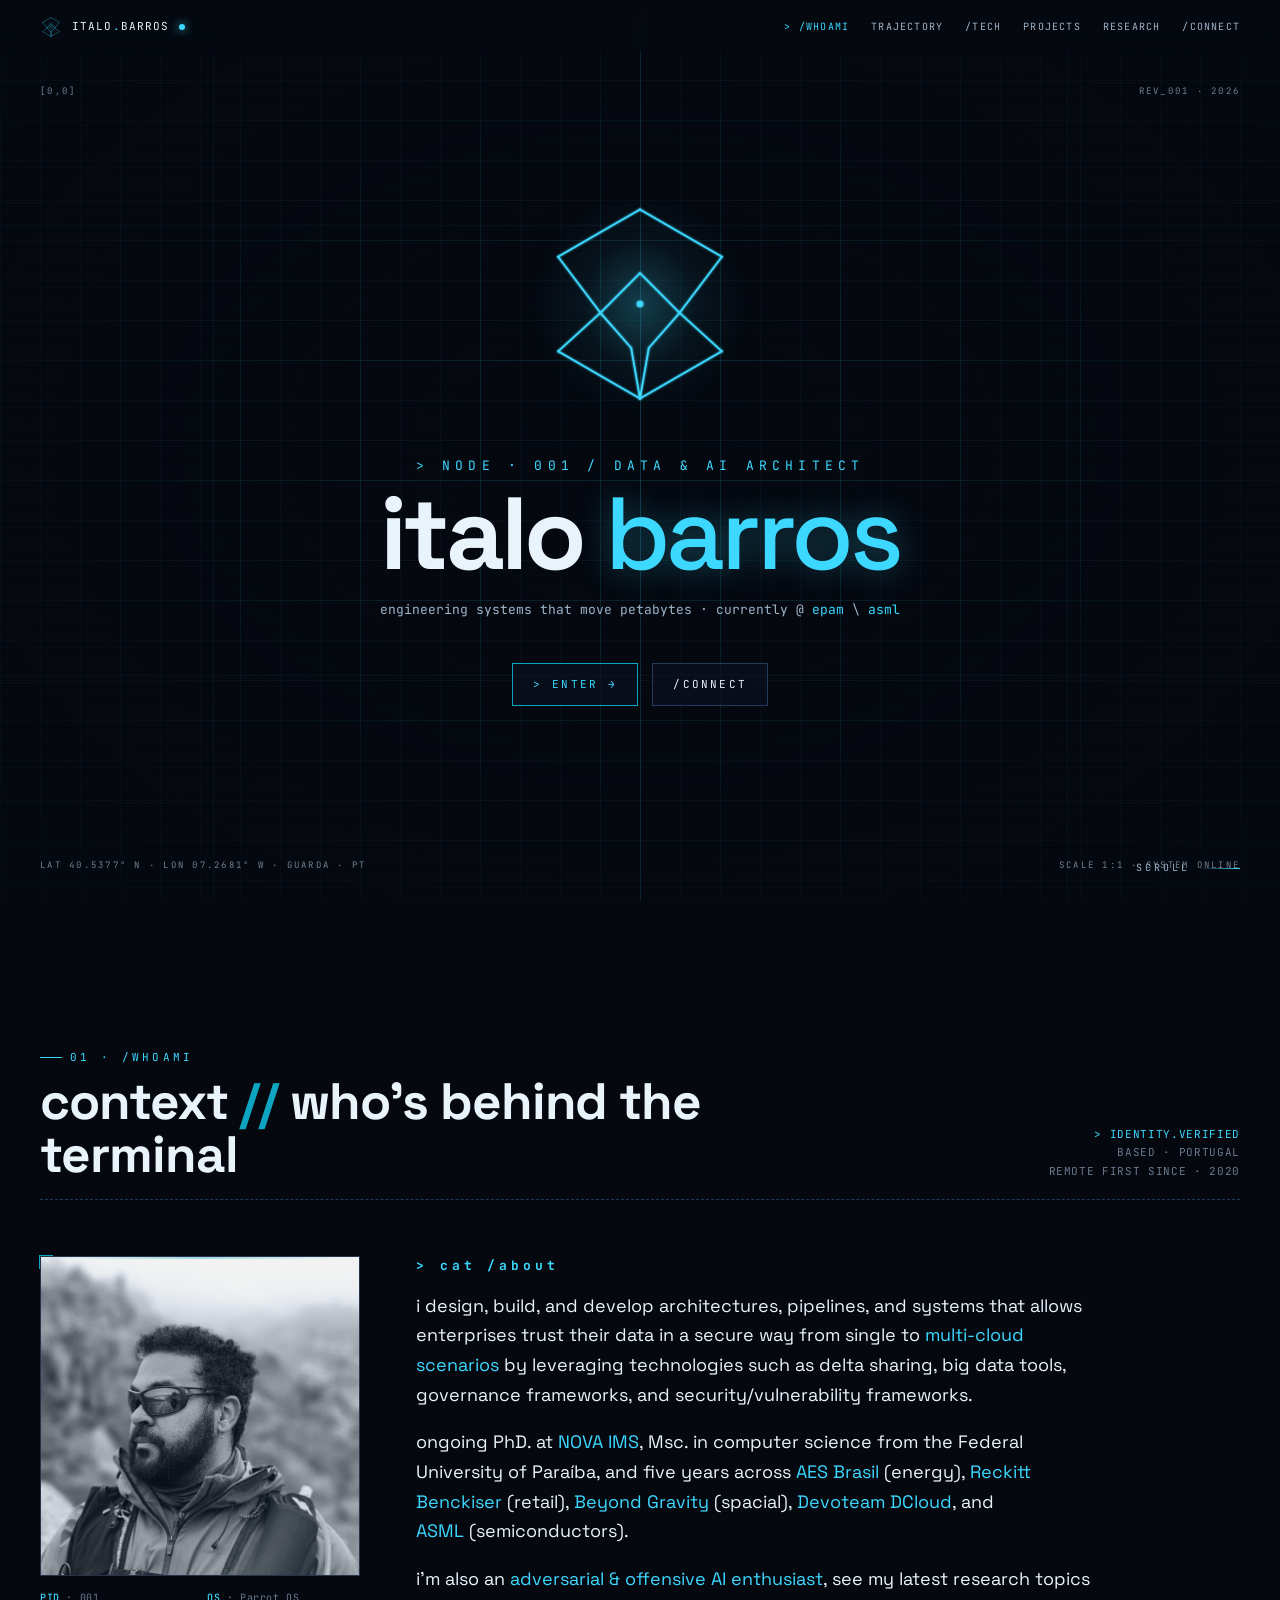
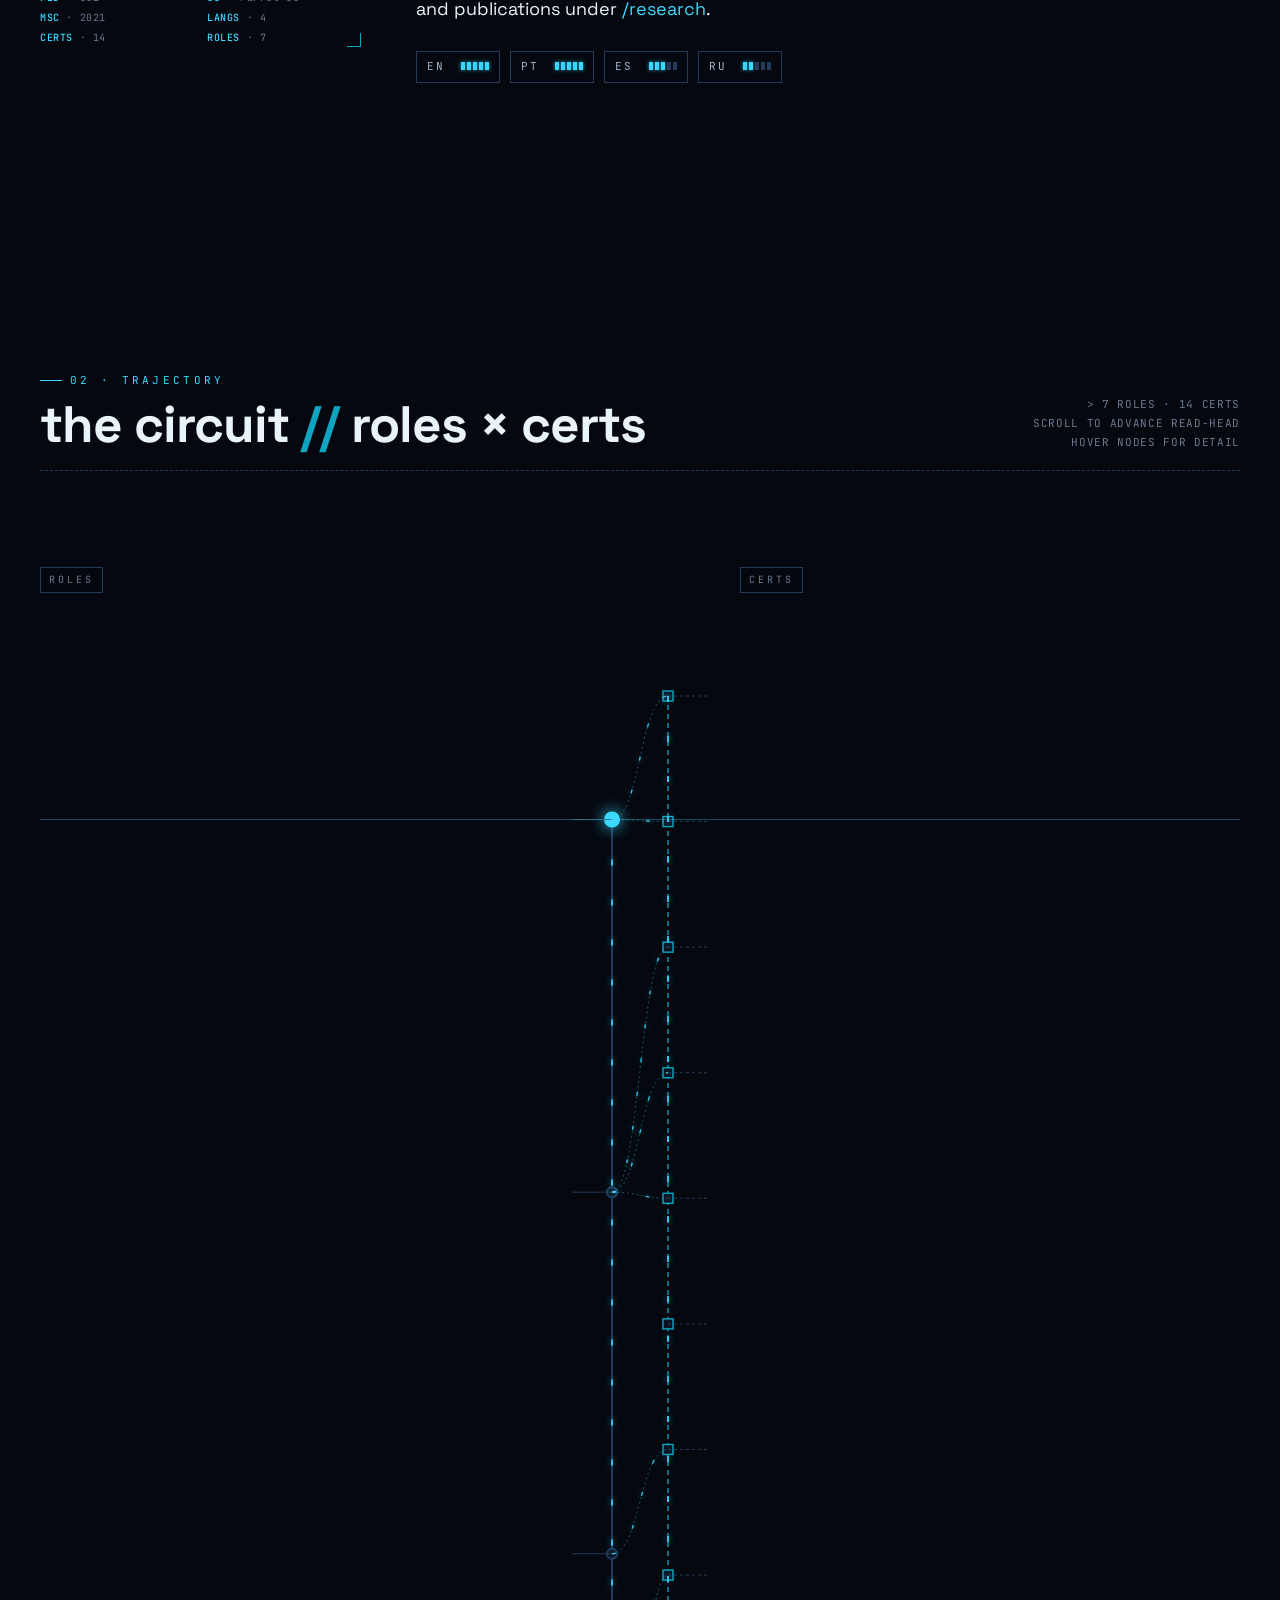
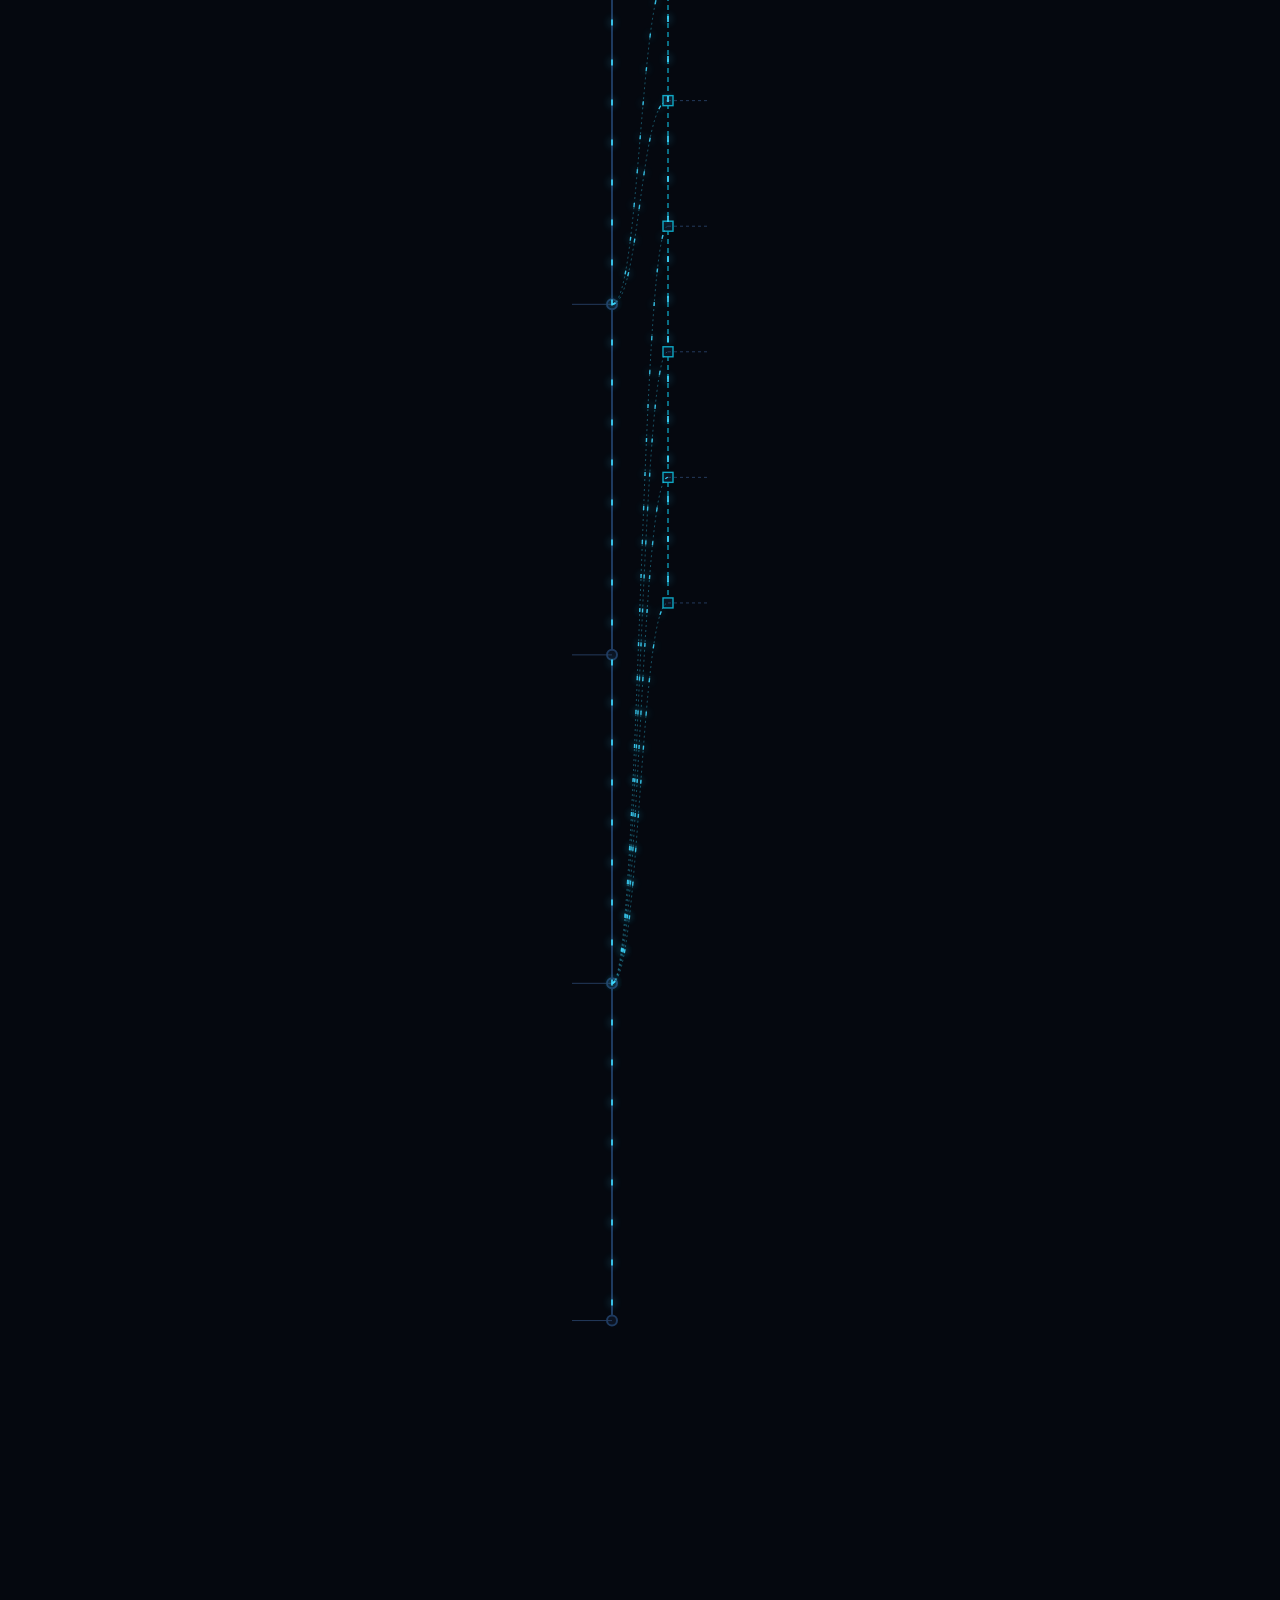
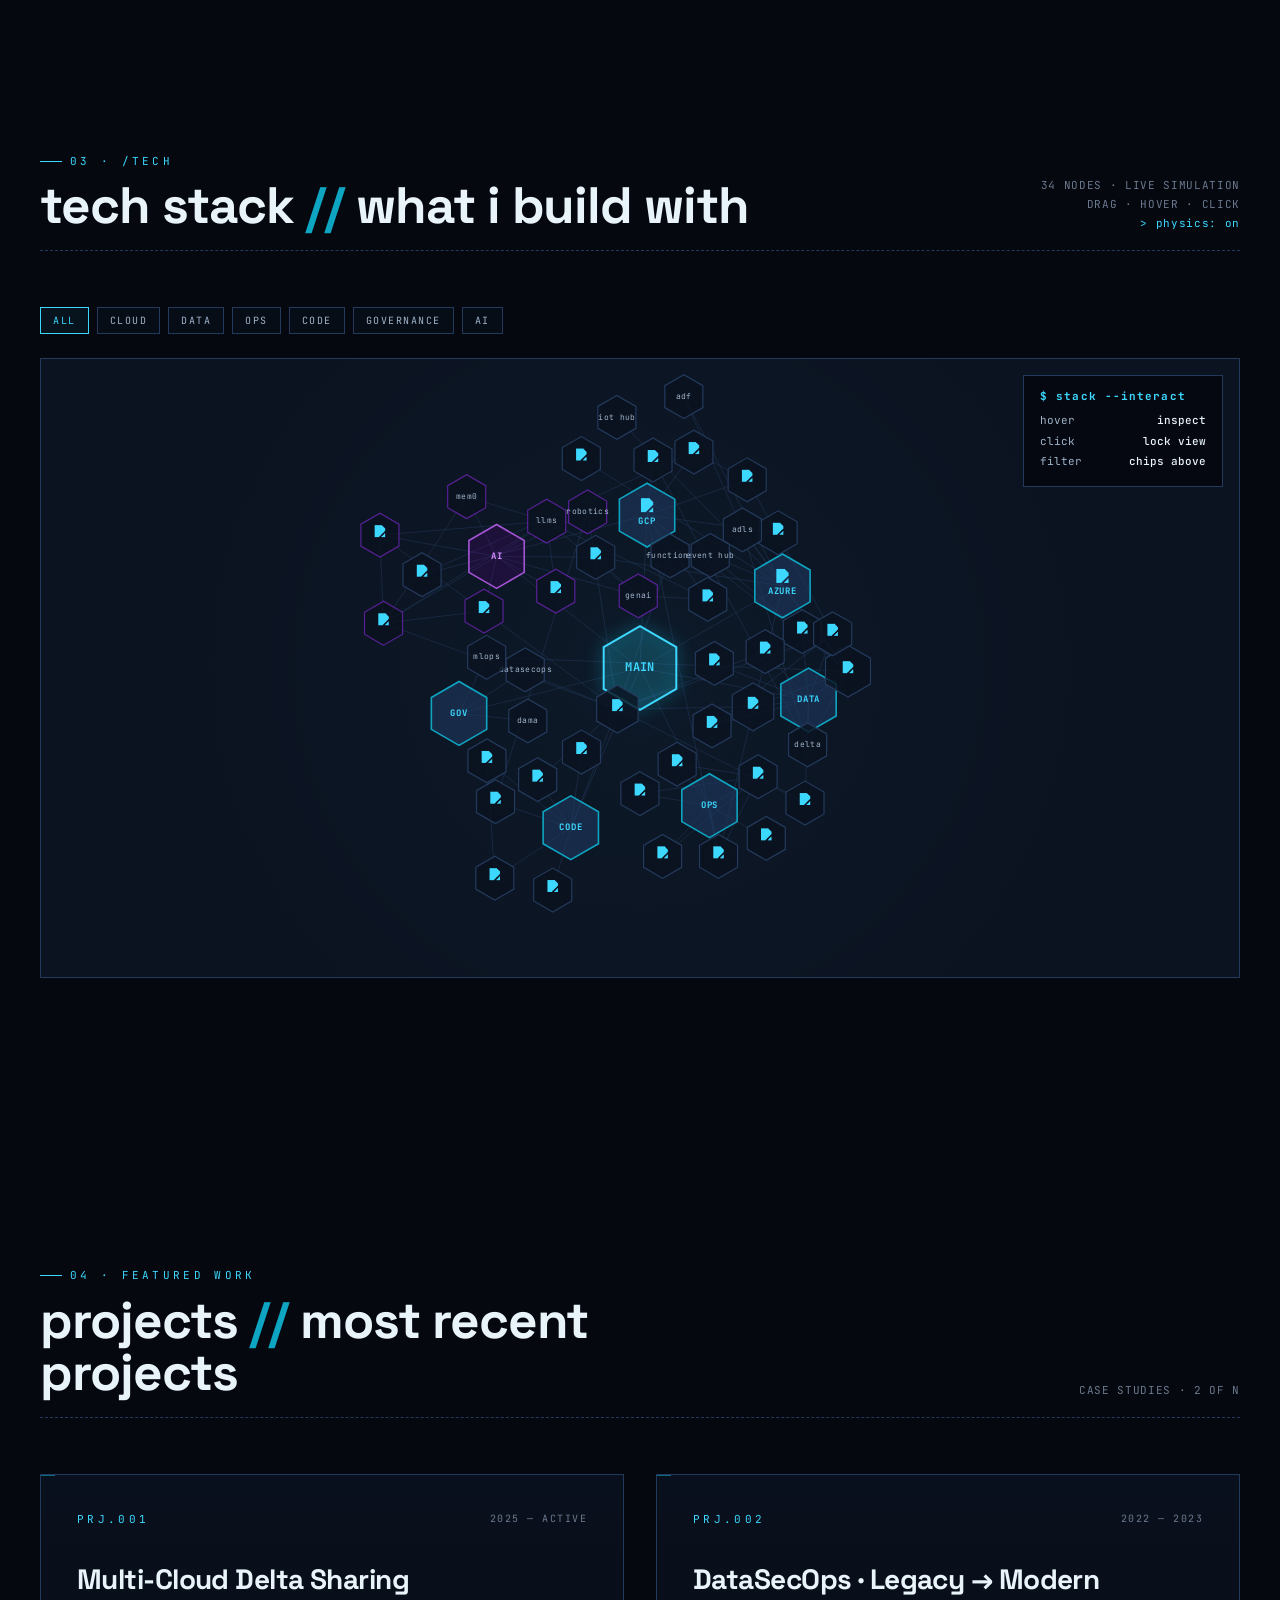
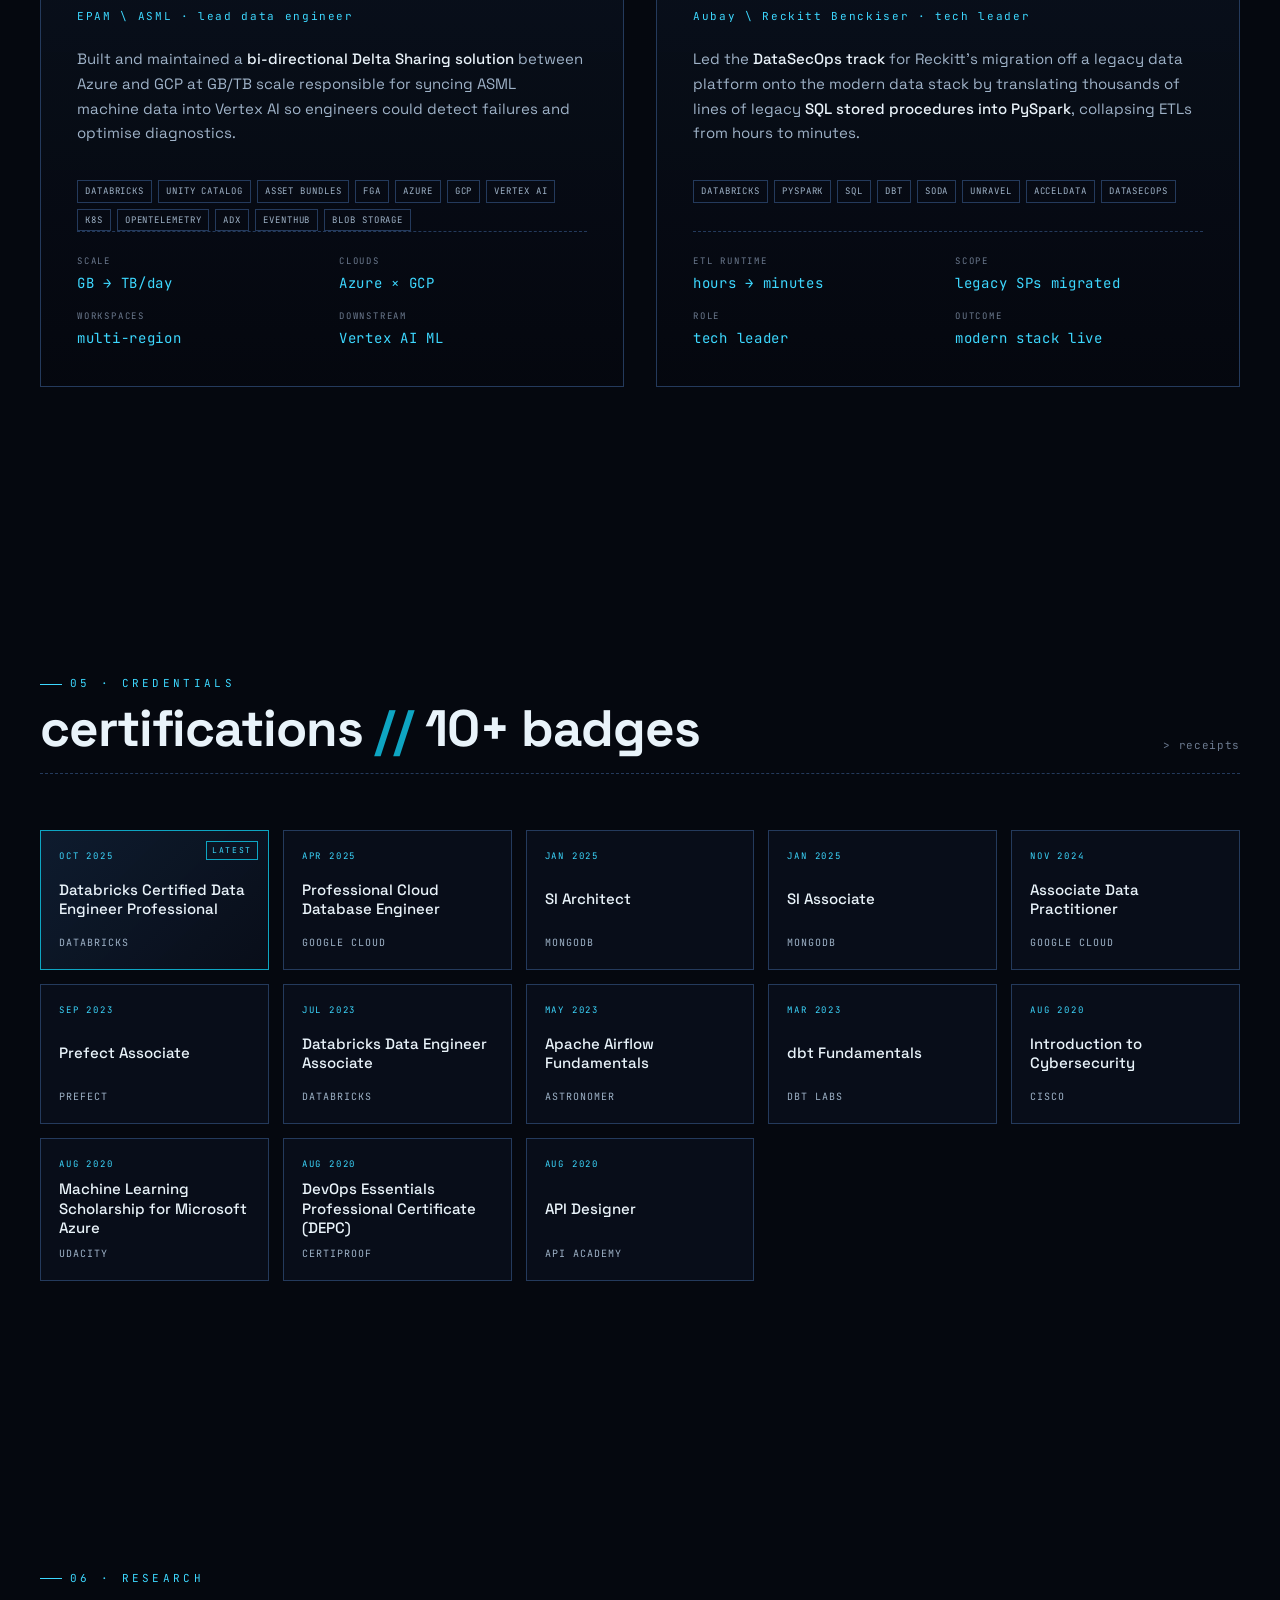
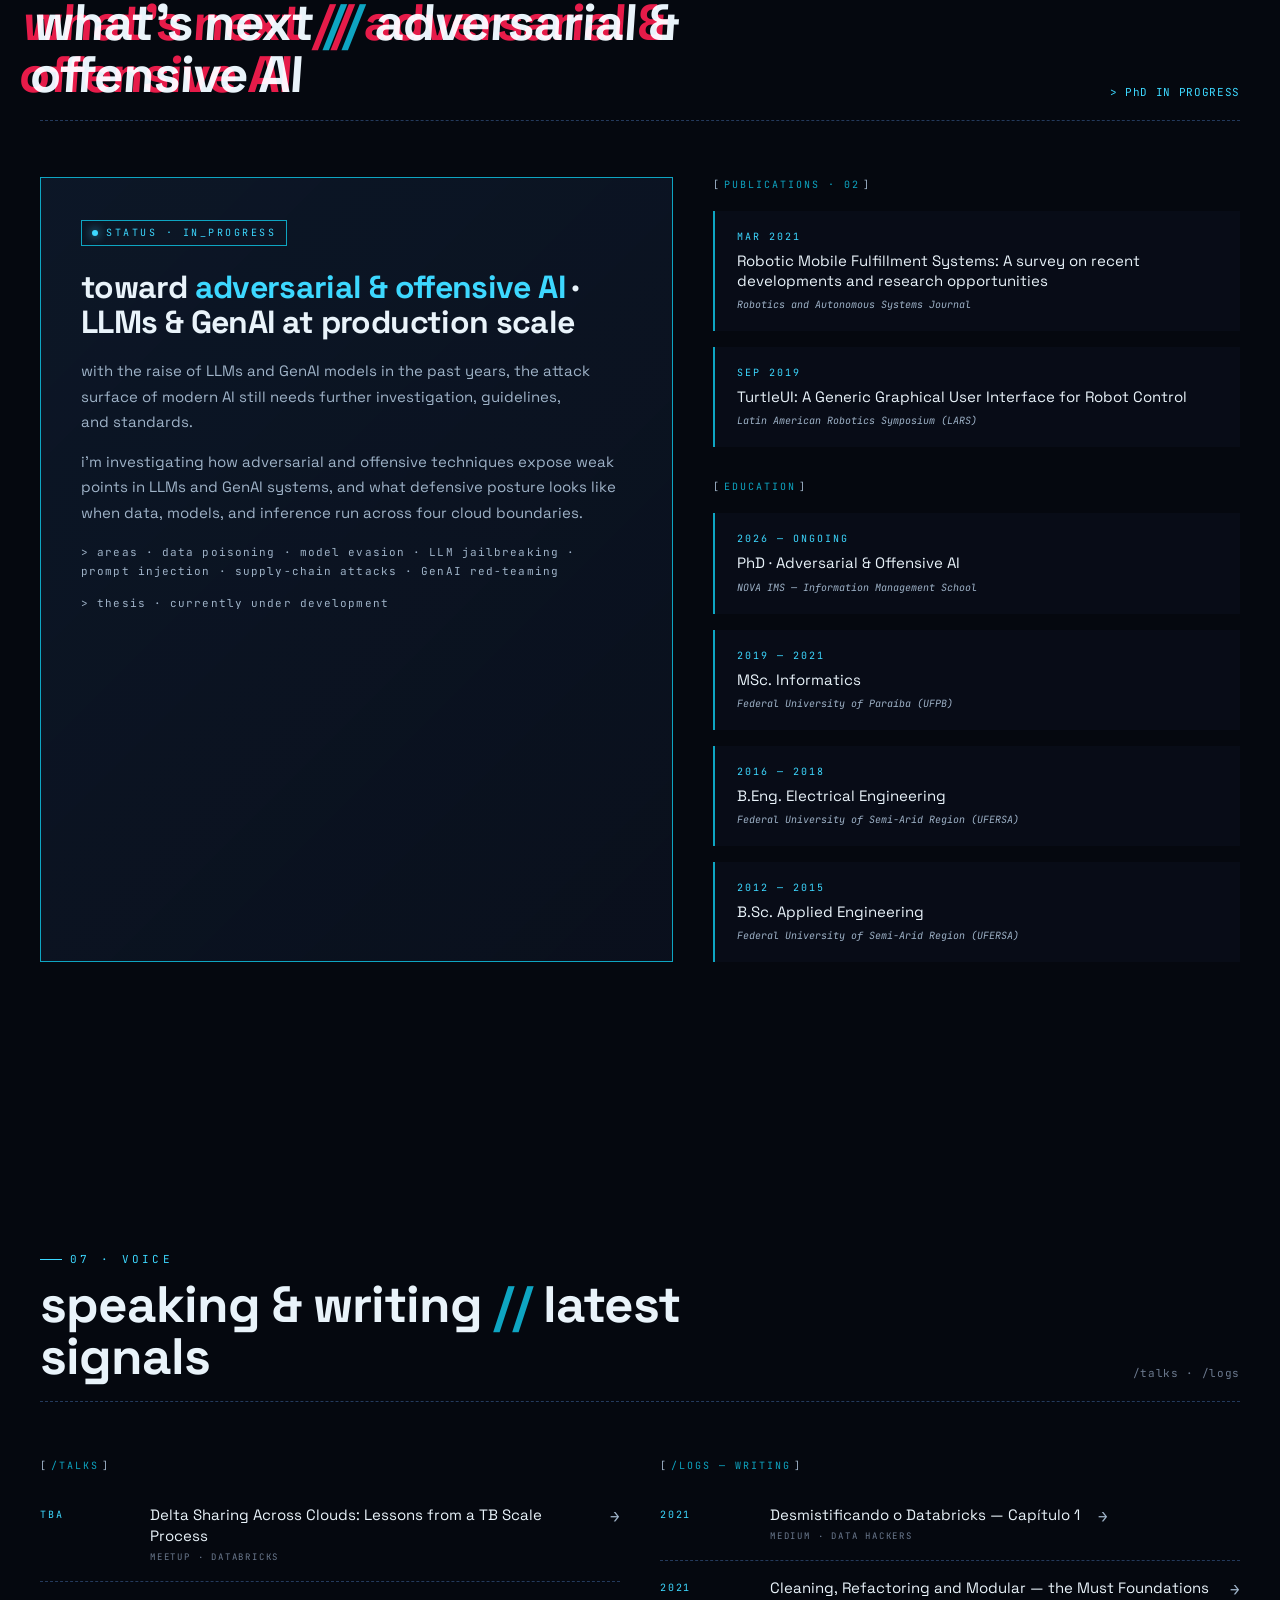
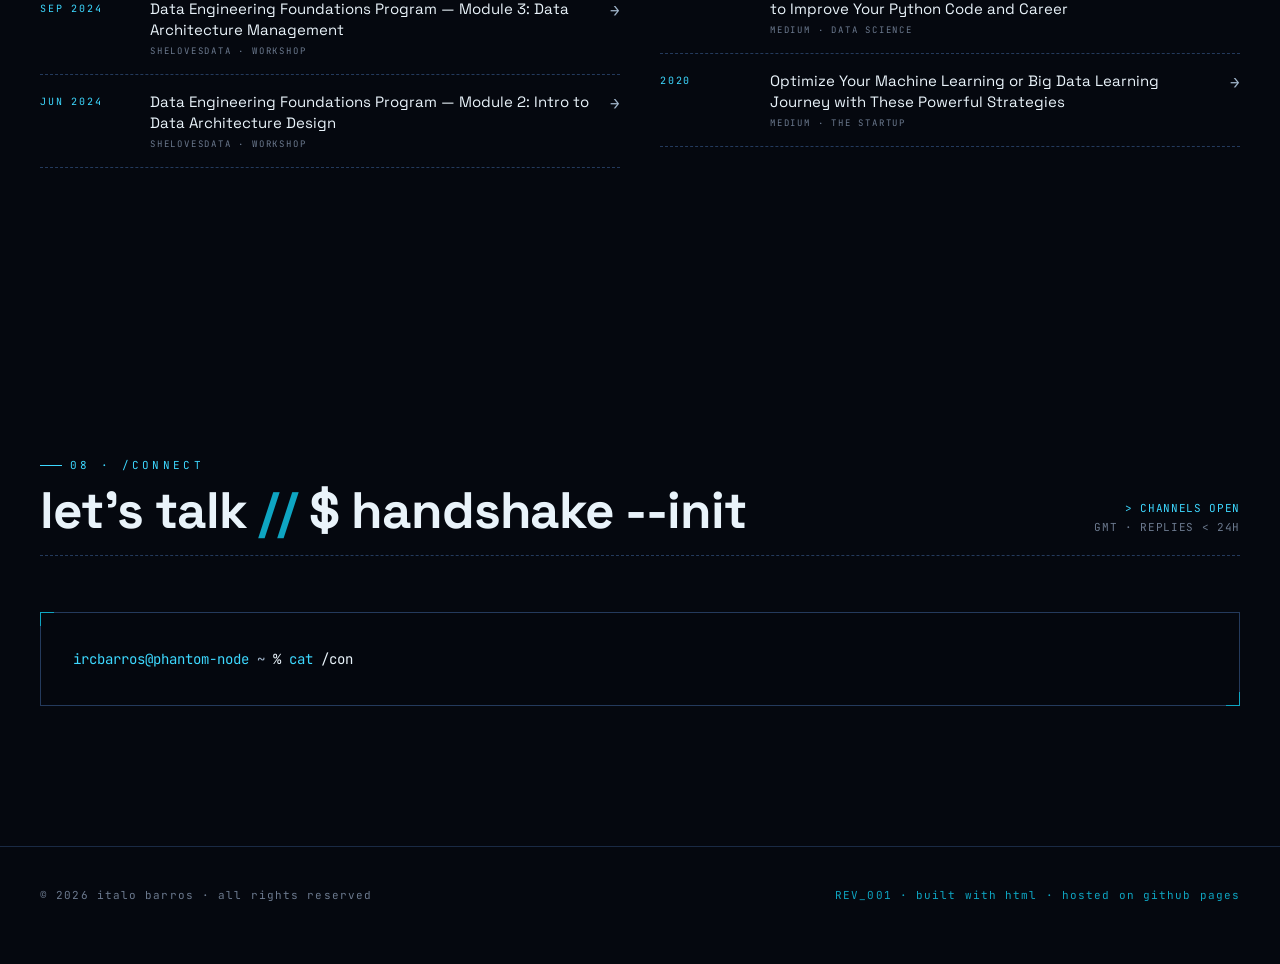
==== commit 866639fe: "fix: talks section — remove TBA entries, pin Delta Sharing talk at top - Removed: DataSecOps governa" ====
--- a/index.html
+++ b/index.html
@@ -433,10 +433,9 @@
       <div>
         <div class="bracket-label" style="margin-bottom:14px;display:block;">/TALKS</div>
         <div class="post-list">
+          <div class="post"><div class="d">TBA</div><div><div class="t">Delta Sharing Across Clouds: Lessons from a TB Scale Process</div><div class="cat">MEETUP · DATABRICKS</div></div><div class="arr">→</div></div>
           <div class="post"><div class="d">SEP 2024</div><div><div class="t">Data Engineering Foundations Program — Module 3: Data Architecture Management</div><div class="cat">SHELOVESDATA · WORKSHOP</div></div><div class="arr">→</div></div>
           <div class="post"><div class="d">JUN 2024</div><div><div class="t">Data Engineering Foundations Program — Module 2: Intro to Data Architecture Design</div><div class="cat">SHELOVESDATA · WORKSHOP</div></div><div class="arr">→</div></div>
-          <div class="post"><div class="d">TBA</div><div><div class="t">Delta Sharing across clouds — lessons from semiconductor fabs</div><div class="cat">MEETUP · DATABRICKS</div></div><div class="arr">→</div></div>
-          <div class="post"><div class="d">TBA</div><div><div class="t">DataSecOps — adopting governance without slowing teams down</div><div class="cat">WORKSHOP · INTERNAL</div></div><div class="arr">→</div></div>
         </div>
       </div>
       <div>
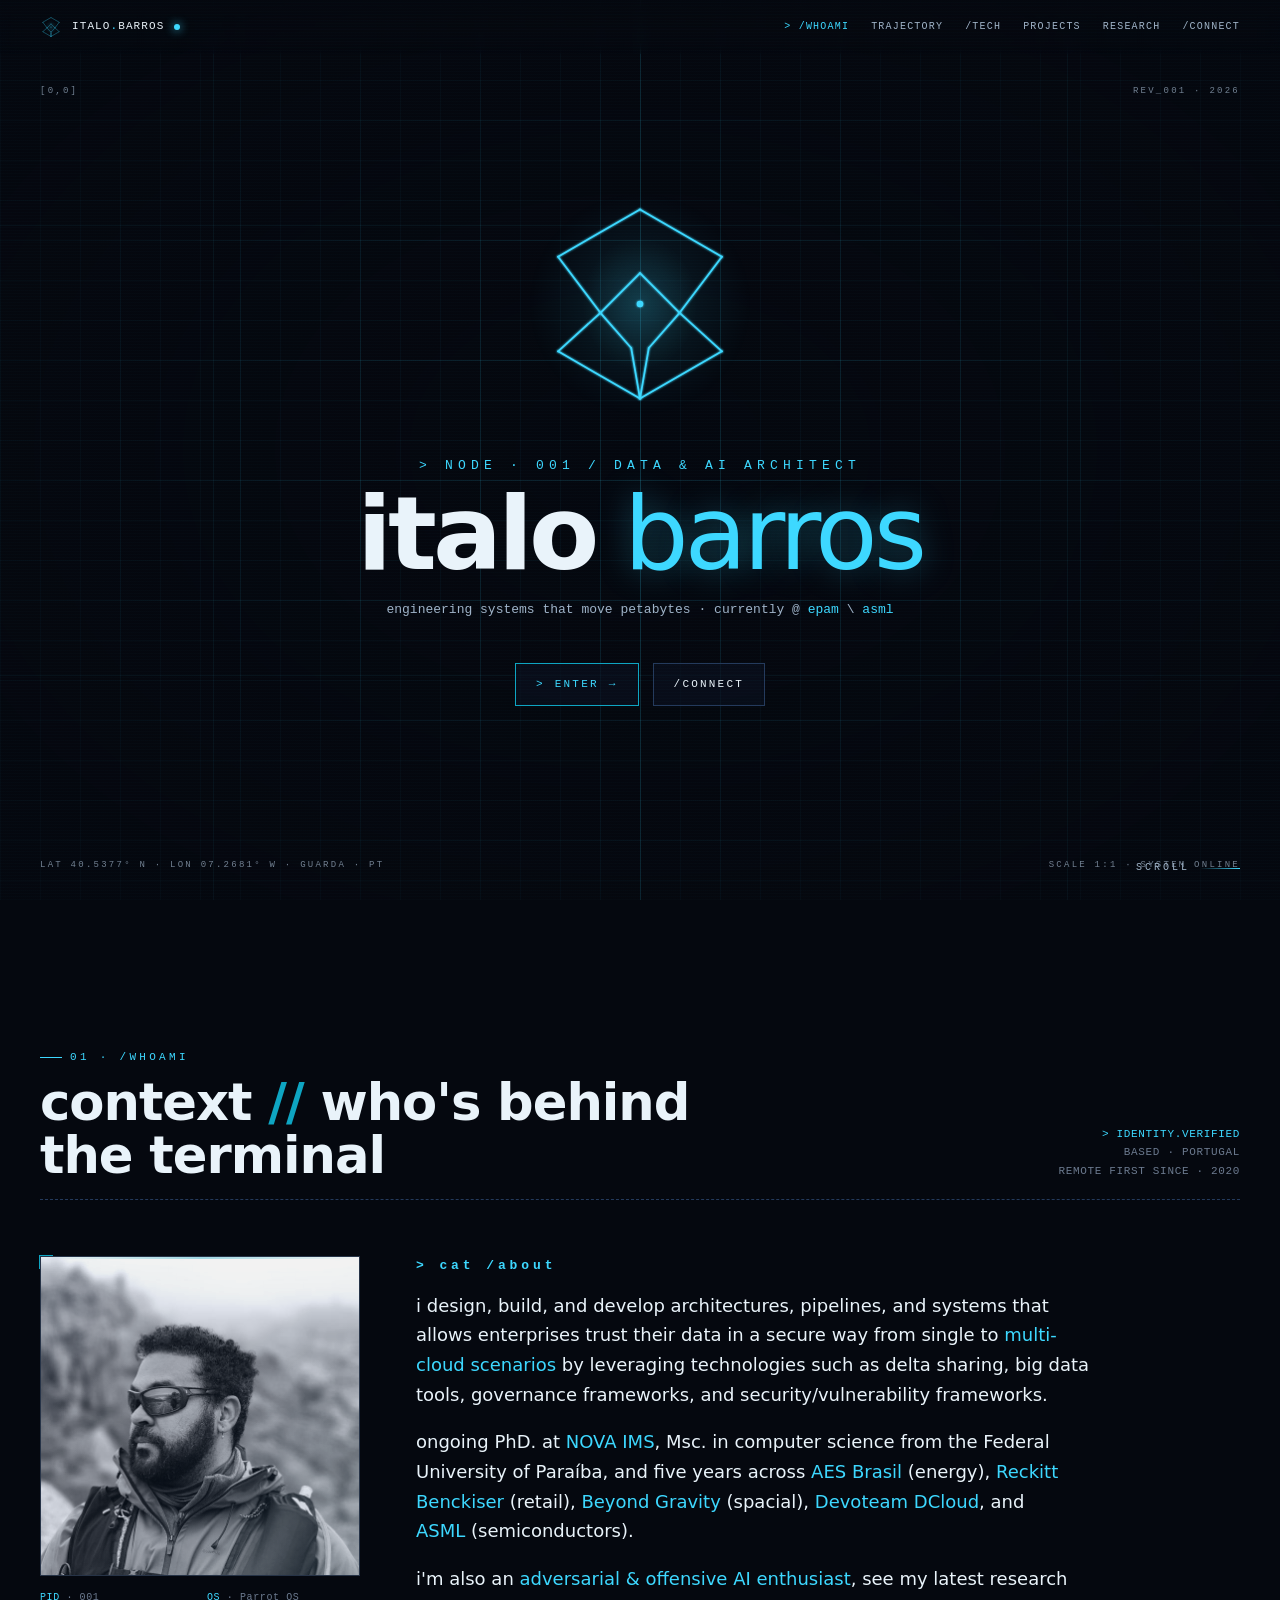
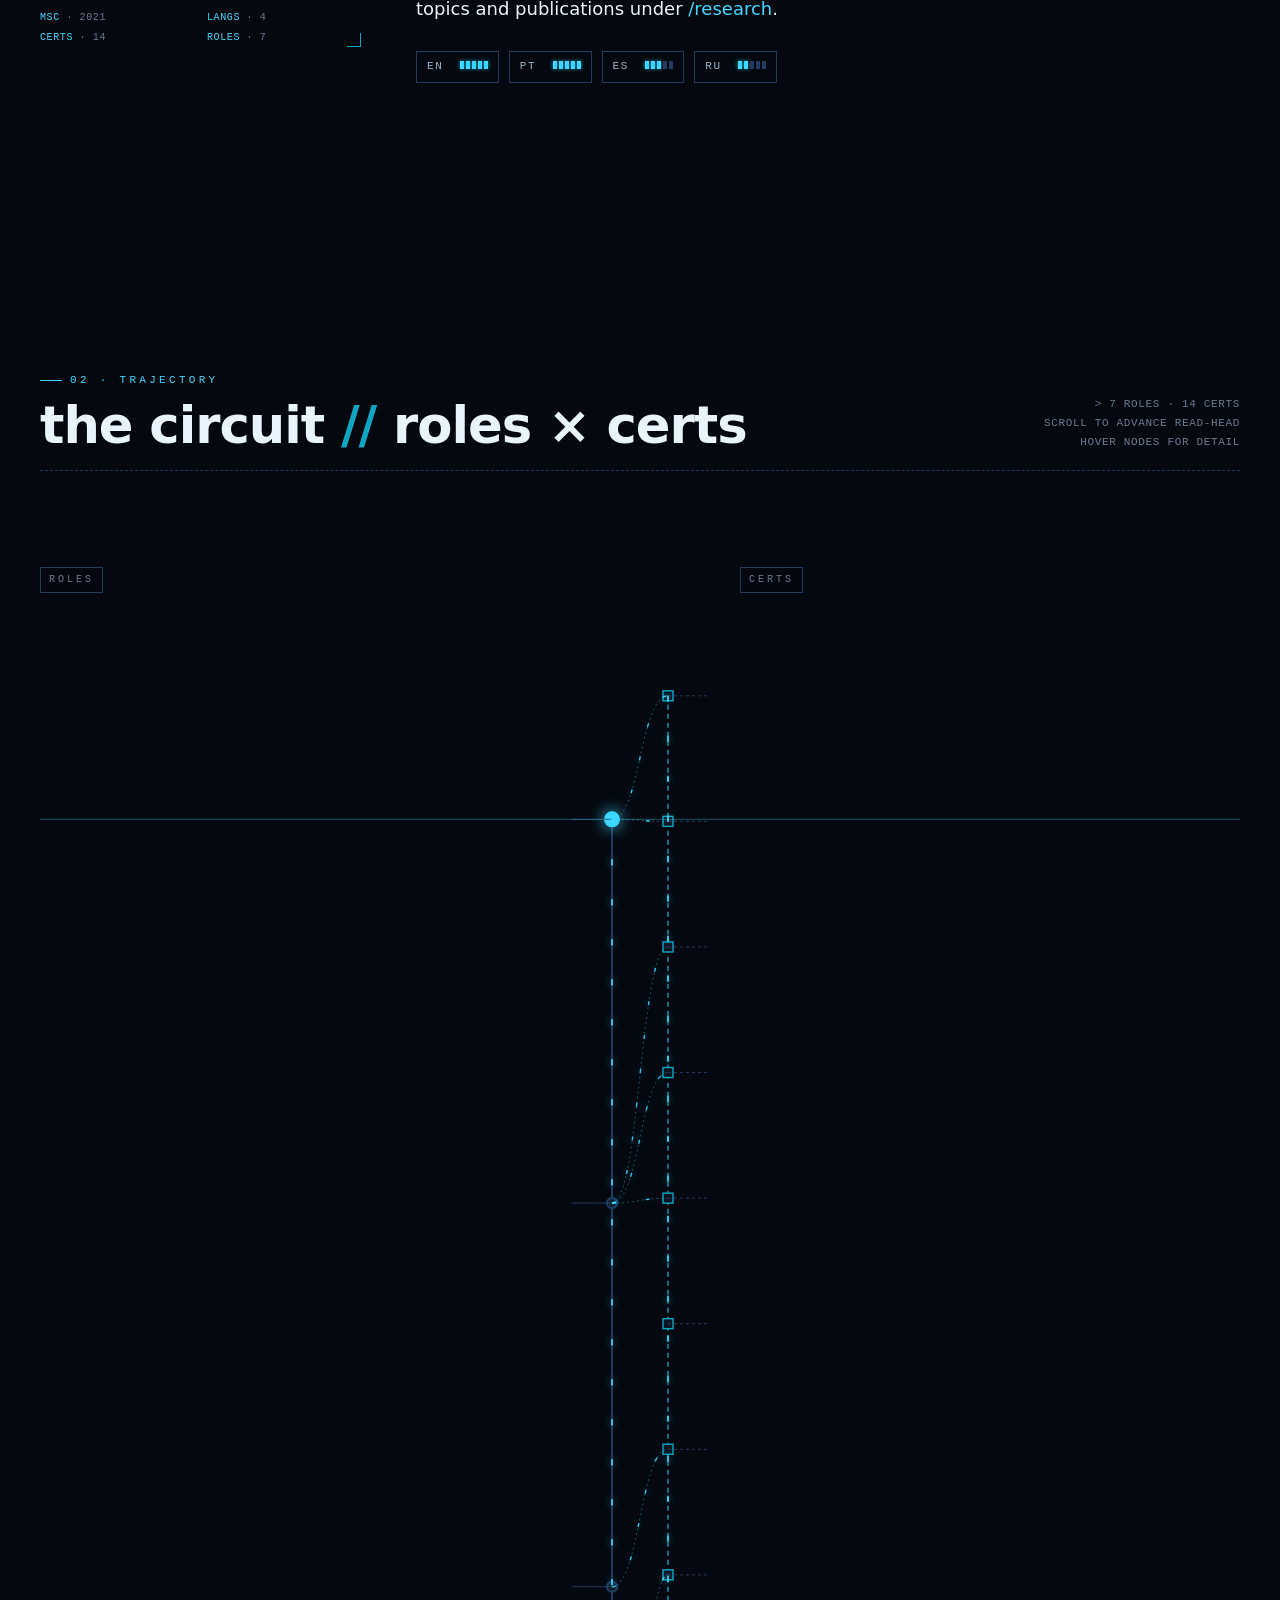
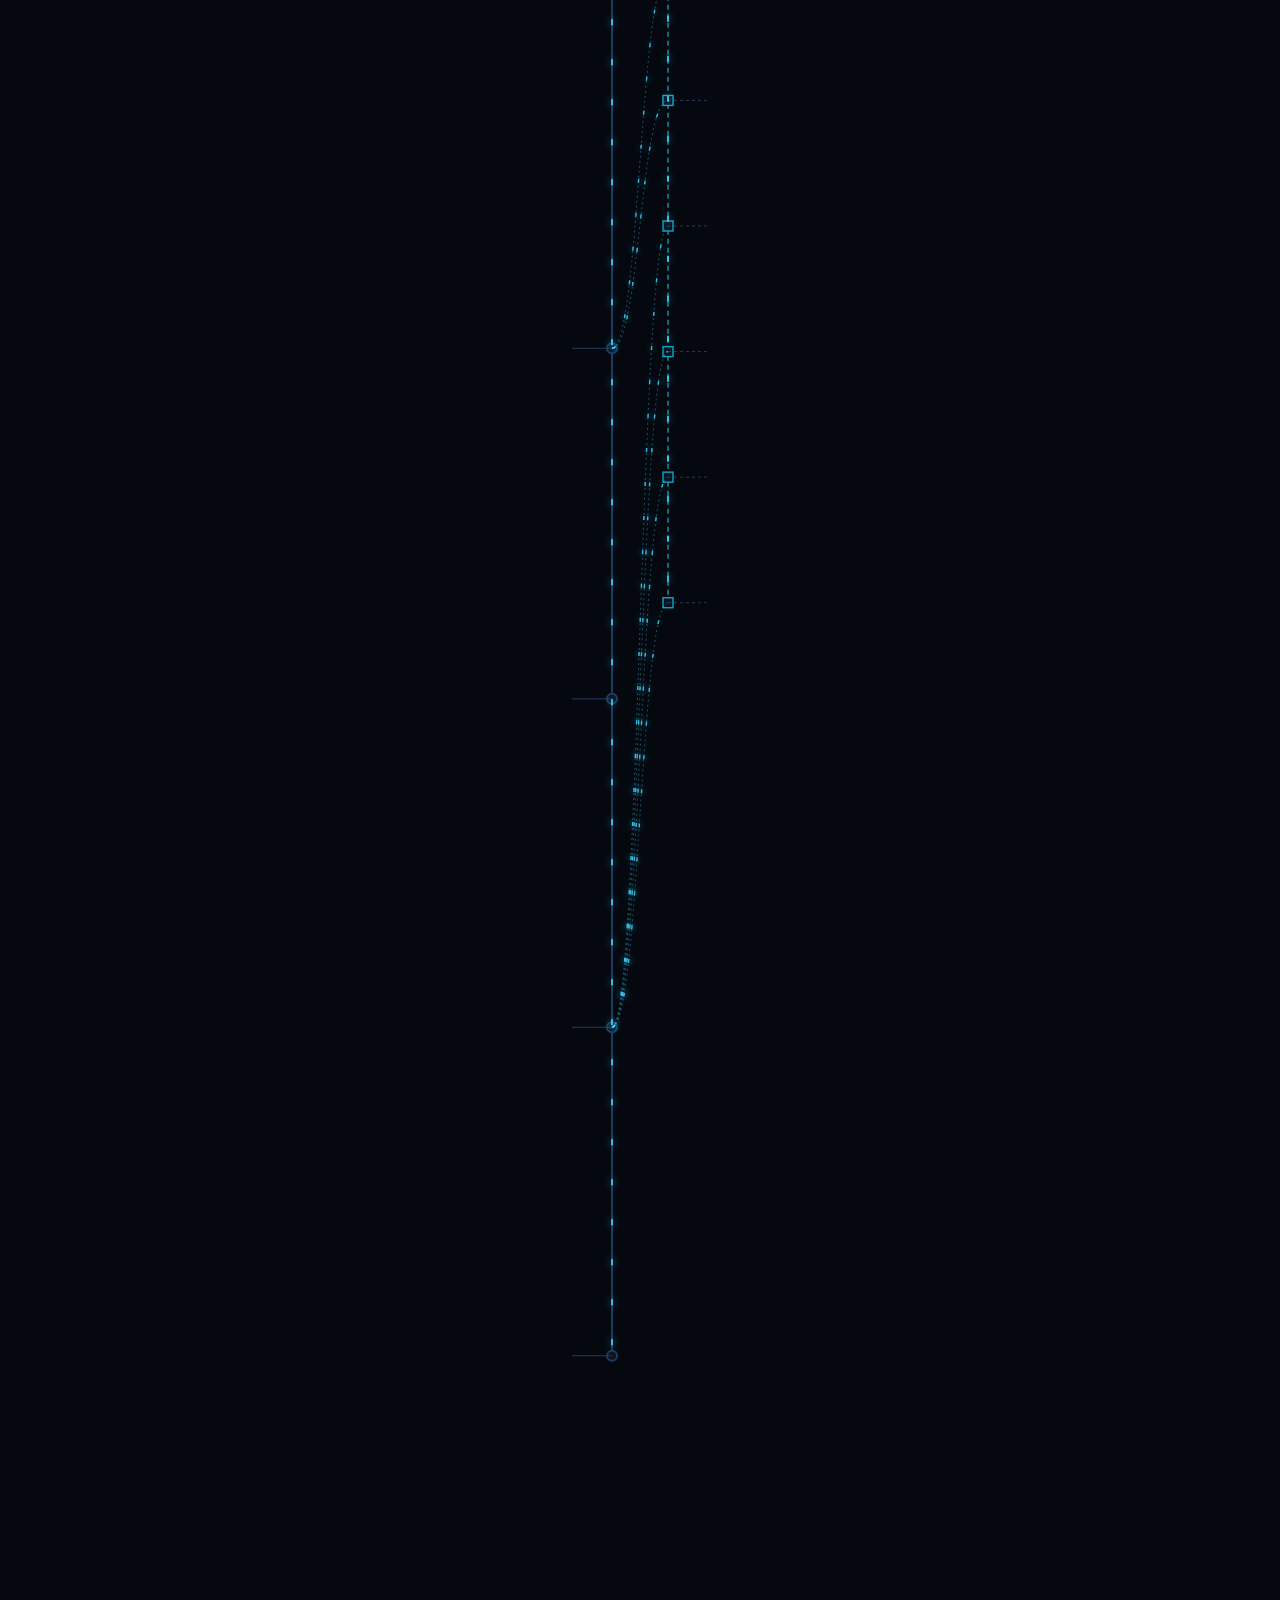
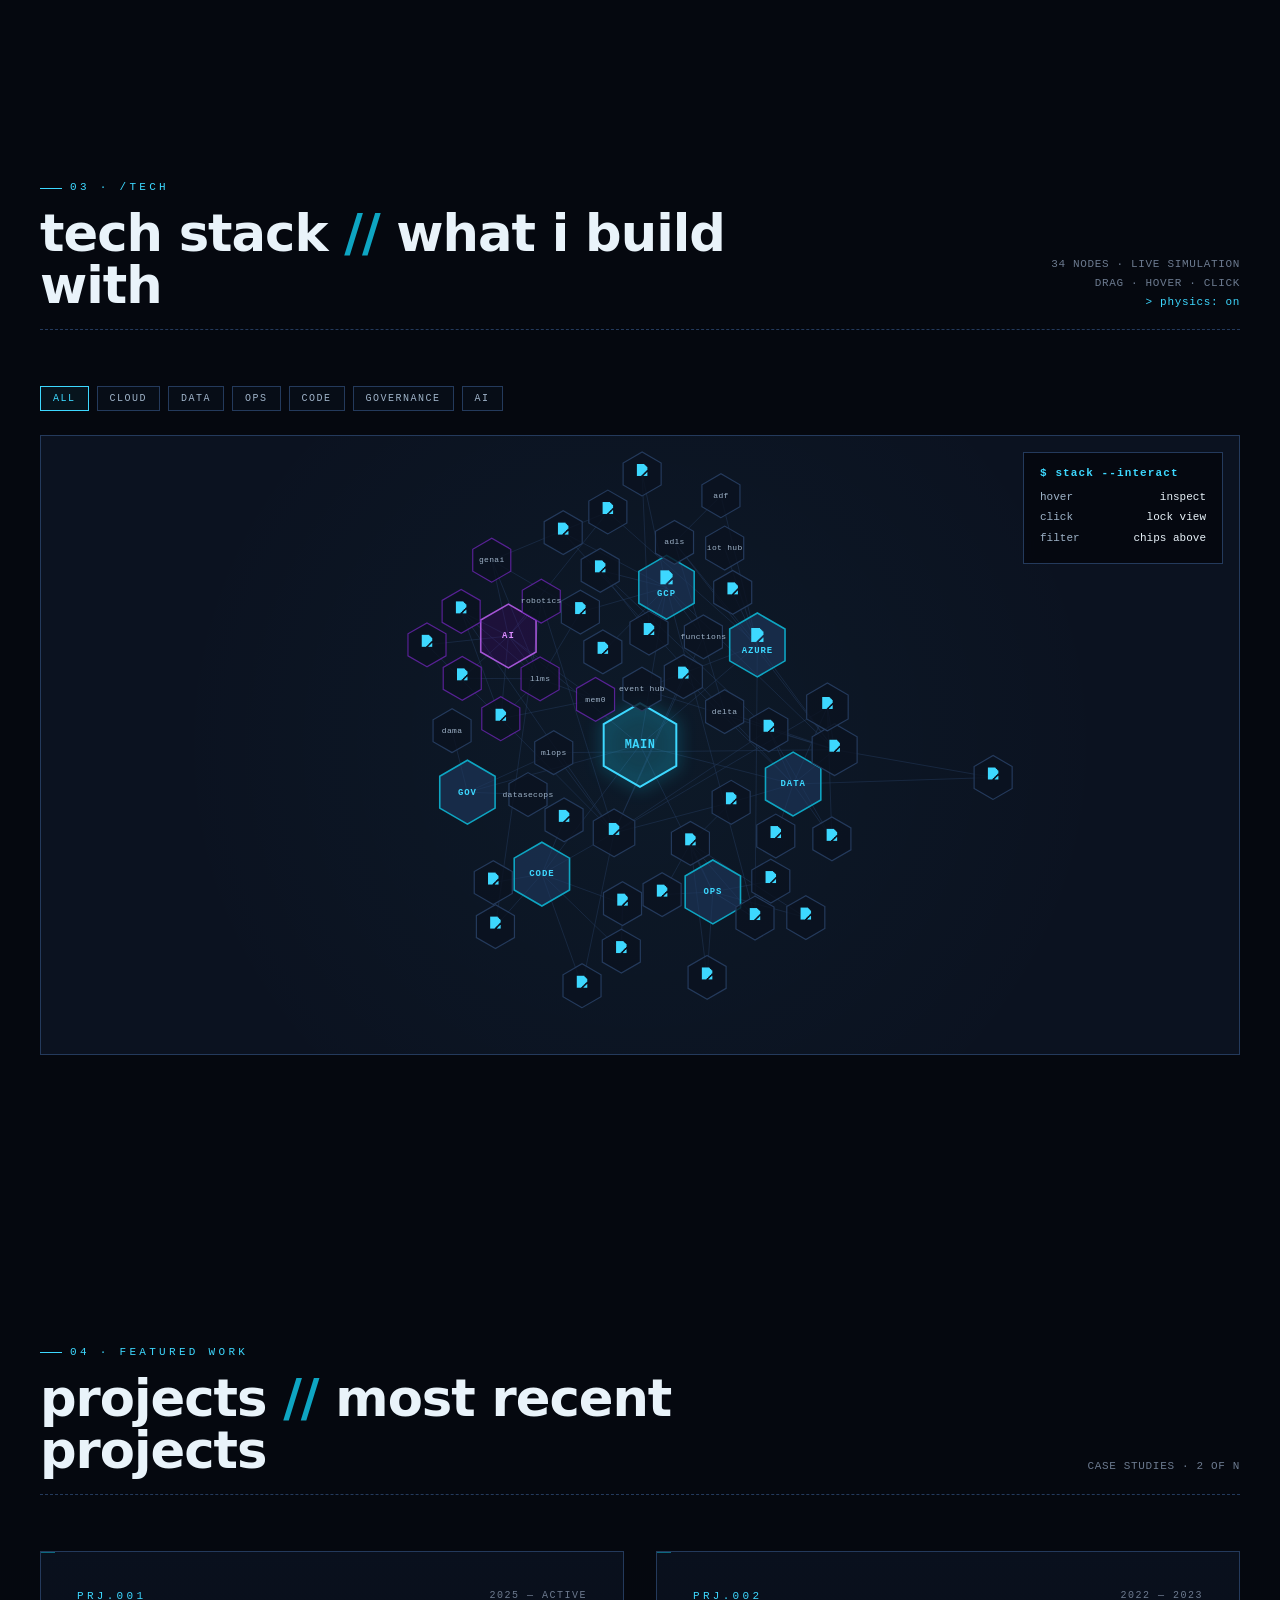
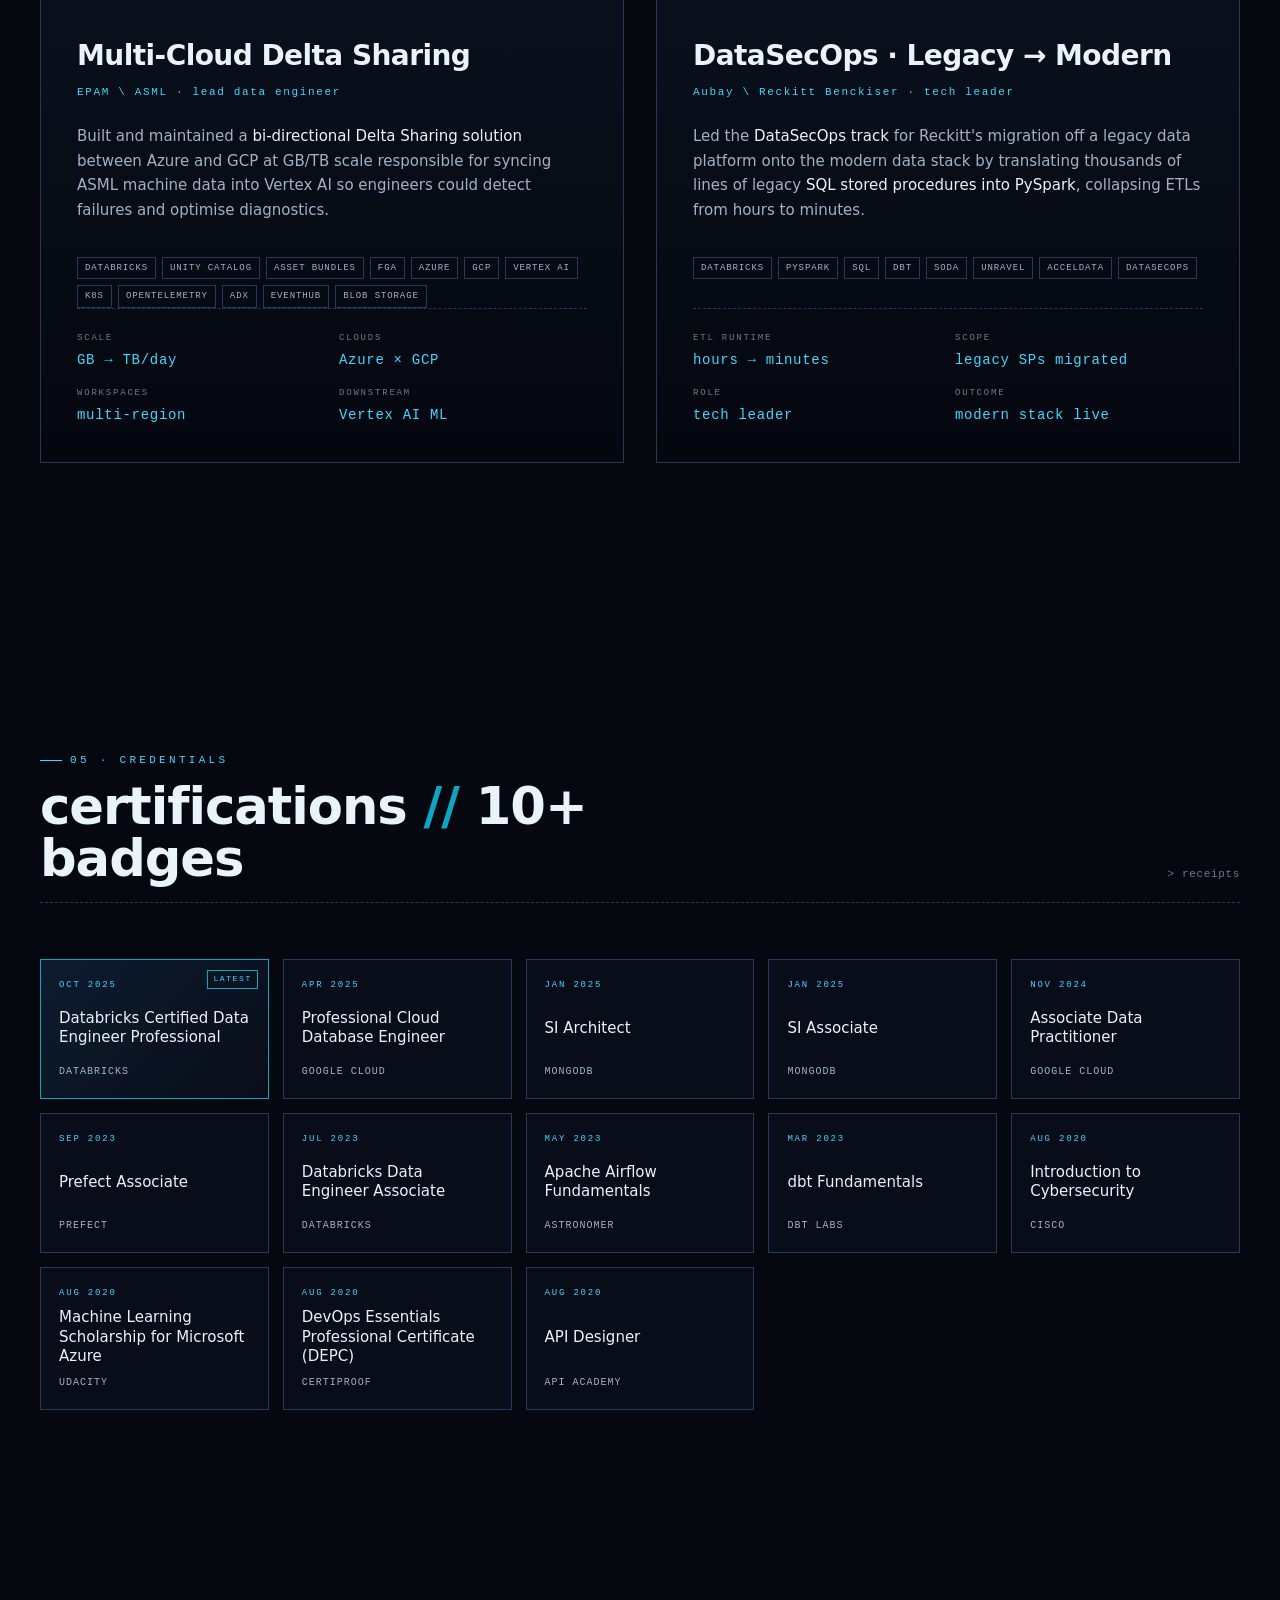
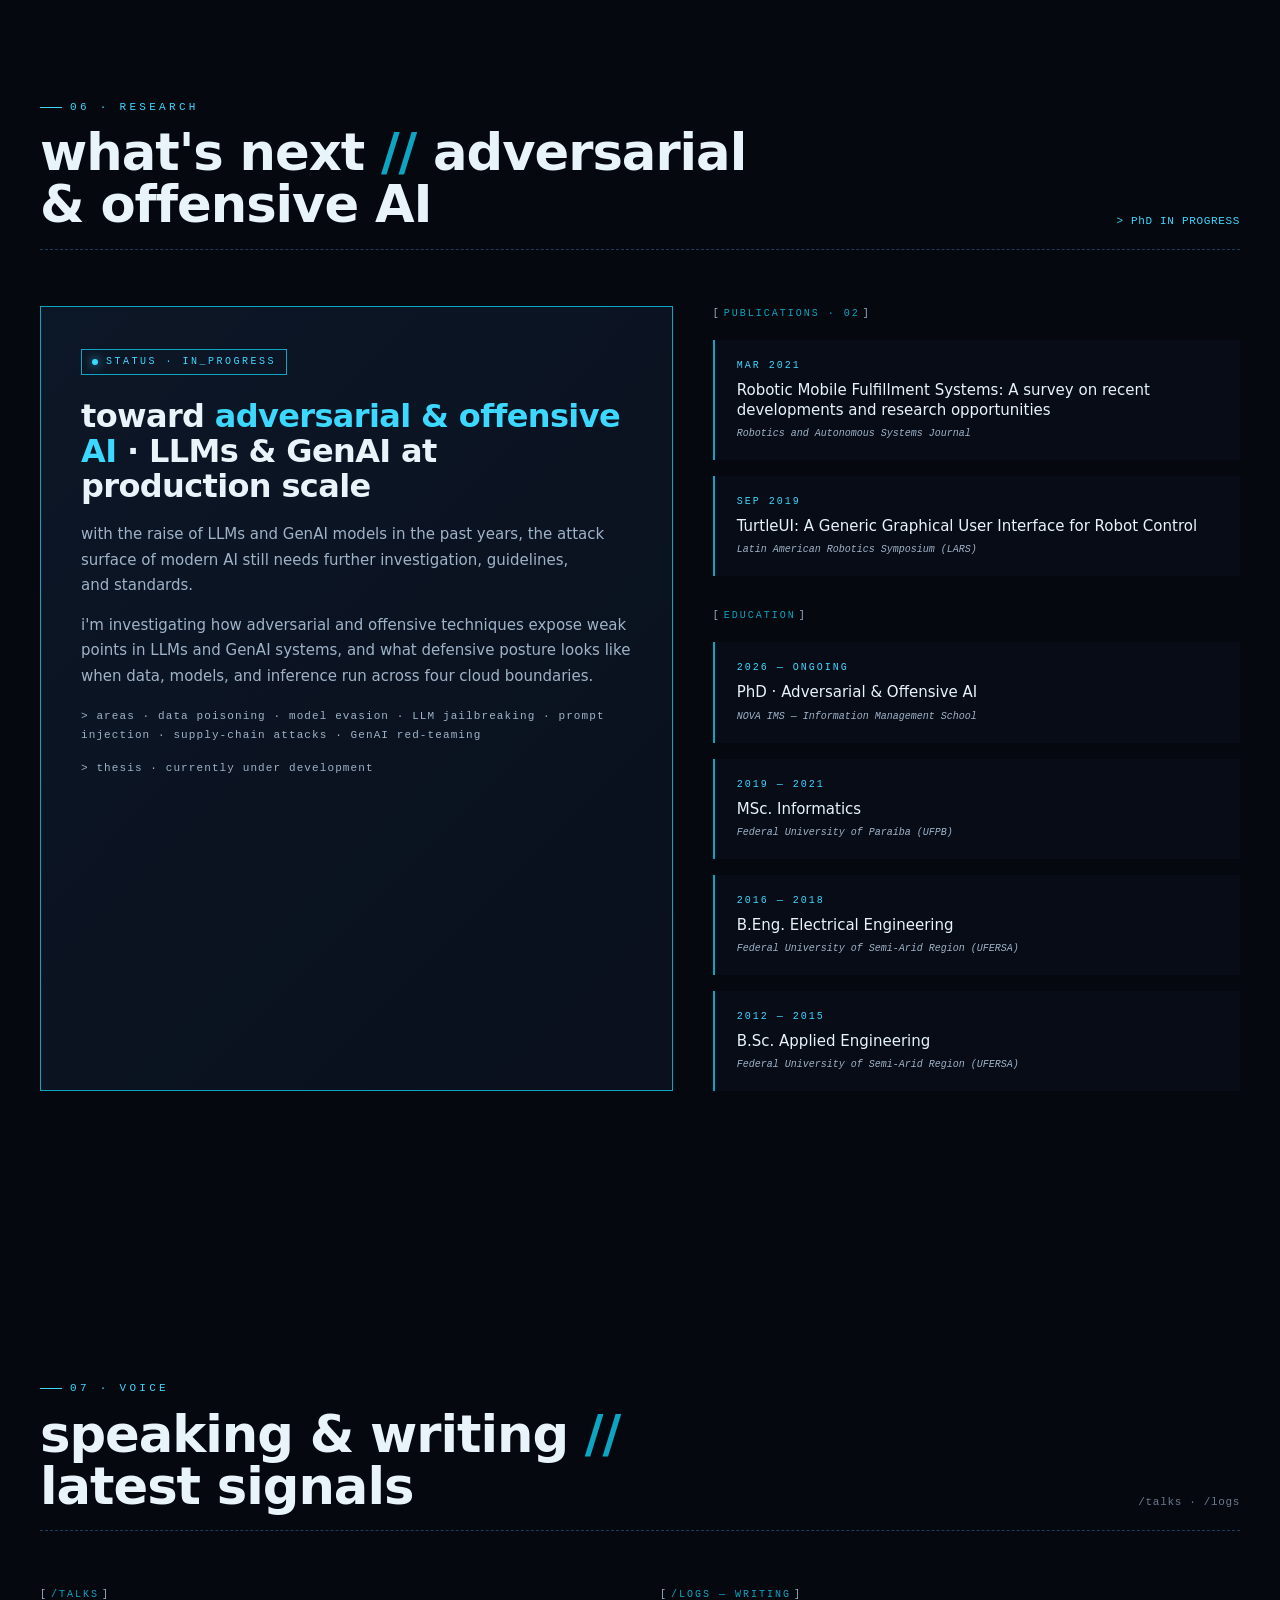
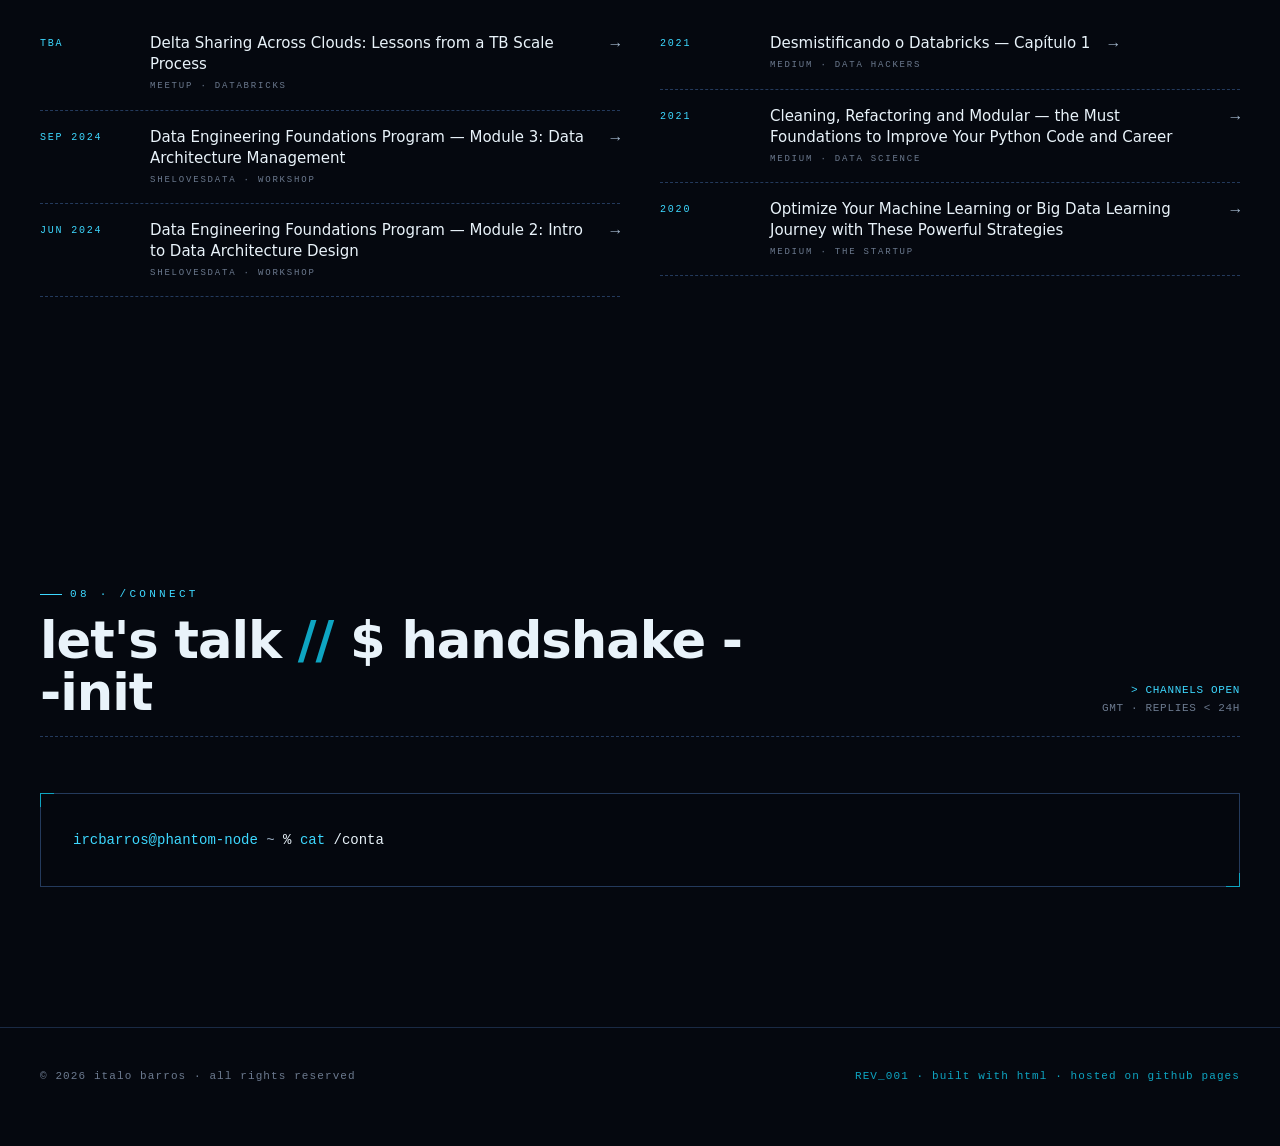
==== commit 0ca4d86b: "security: add CSP and security meta tags to index.html Meta http-equiv tags enforce headers client-s" ====
--- a/index.html
+++ b/index.html
@@ -3,6 +3,12 @@
 <head>
 <meta charset="utf-8">
 <meta name="viewport" content="width=device-width, initial-scale=1">
+<!-- Security headers (enforced client-side; _headers file covers server-side hosts) -->
+<meta http-equiv="X-Content-Type-Options" content="nosniff">
+<meta http-equiv="X-Frame-Options" content="DENY">
+<meta http-equiv="Referrer-Policy" content="strict-origin-when-cross-origin">
+<meta http-equiv="Permissions-Policy" content="camera=(), microphone=(), geolocation=(), payment=(), usb=()">
+<meta http-equiv="Content-Security-Policy" content="default-src 'none'; script-src 'self' 'unsafe-inline'; style-src 'self' 'unsafe-inline' https://fonts.googleapis.com; font-src 'self' https://fonts.gstatic.com; img-src 'self' data: https://cdn.simpleicons.org https://cdn.jsdelivr.net; connect-src 'none'; frame-ancestors 'none'; base-uri 'self'; form-action 'none';">
 <title>Italo Barros // Data & AI Architect</title>
 <meta name="description" content="Italo Barros — Data & AI Architect. Databricks Pro, GCP Certified. Building multi-cloud data platforms.">
 <link rel="preconnect" href="https://fonts.googleapis.com">
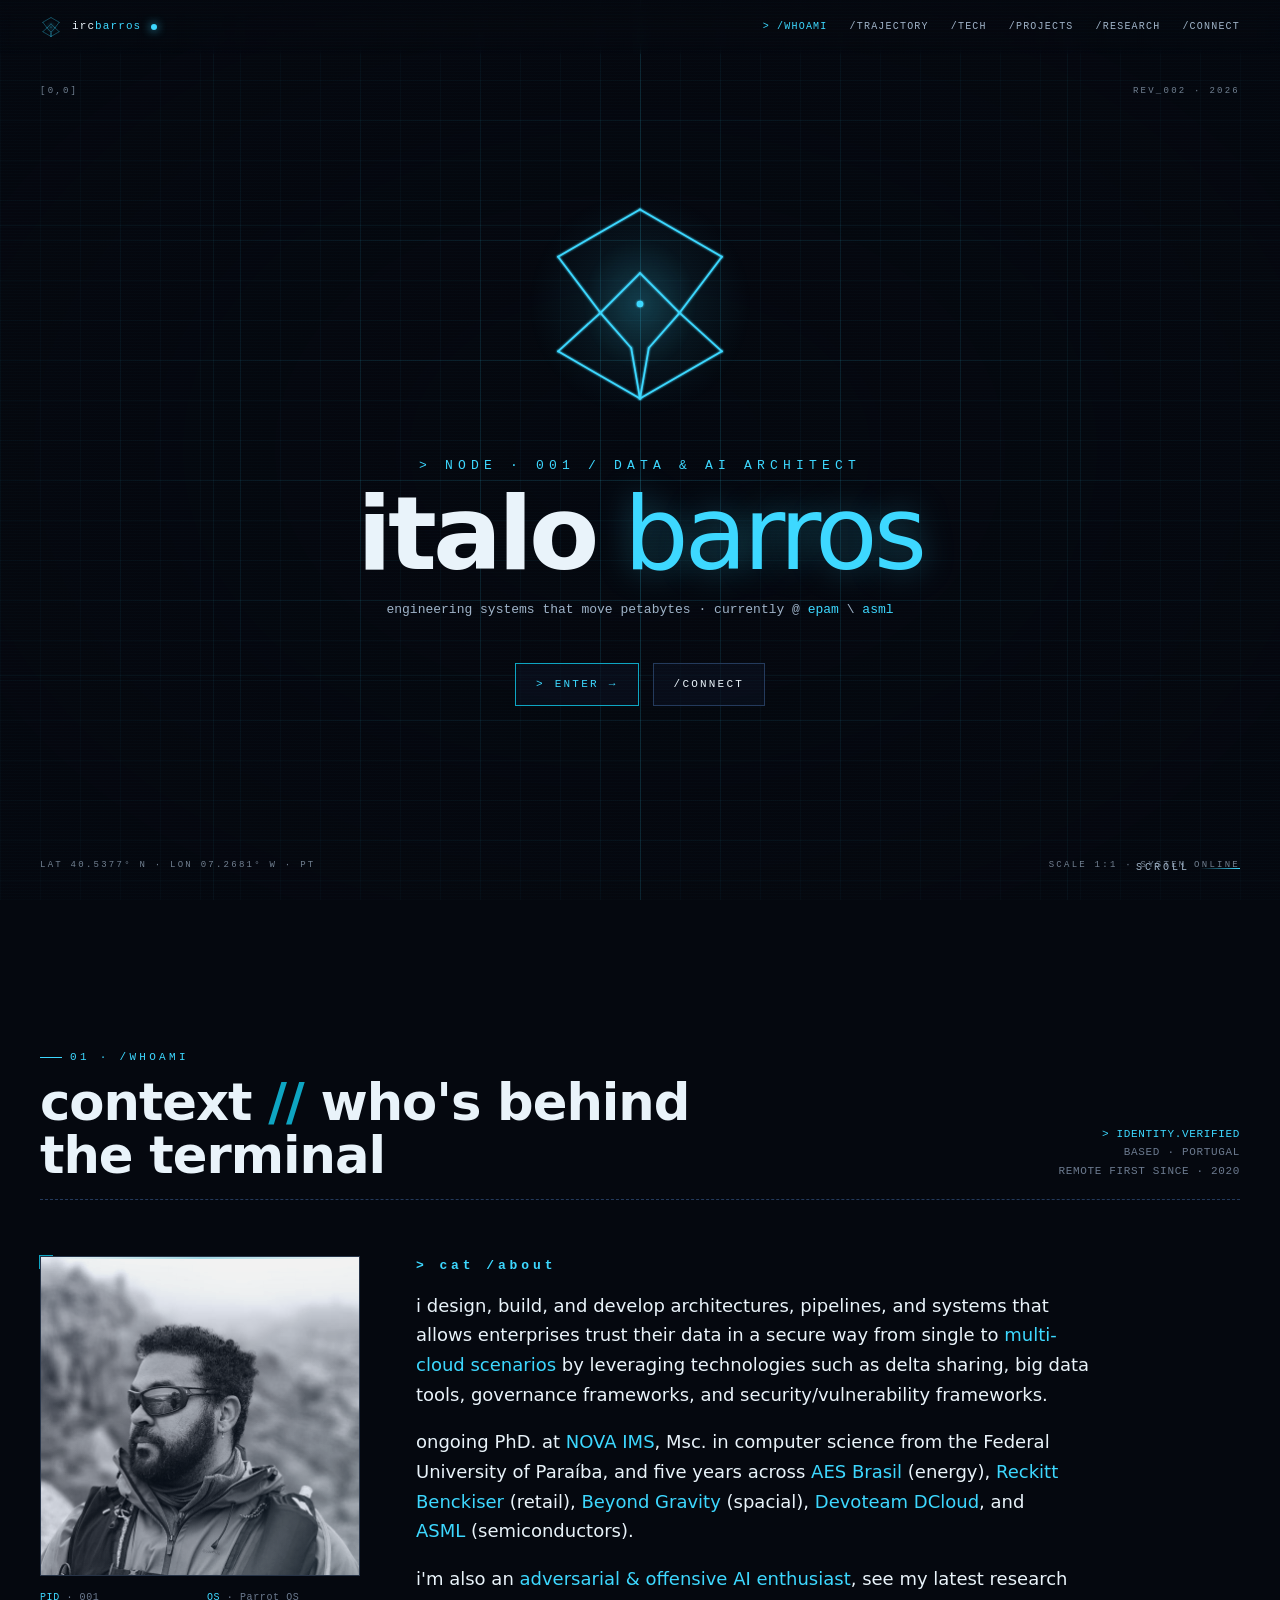
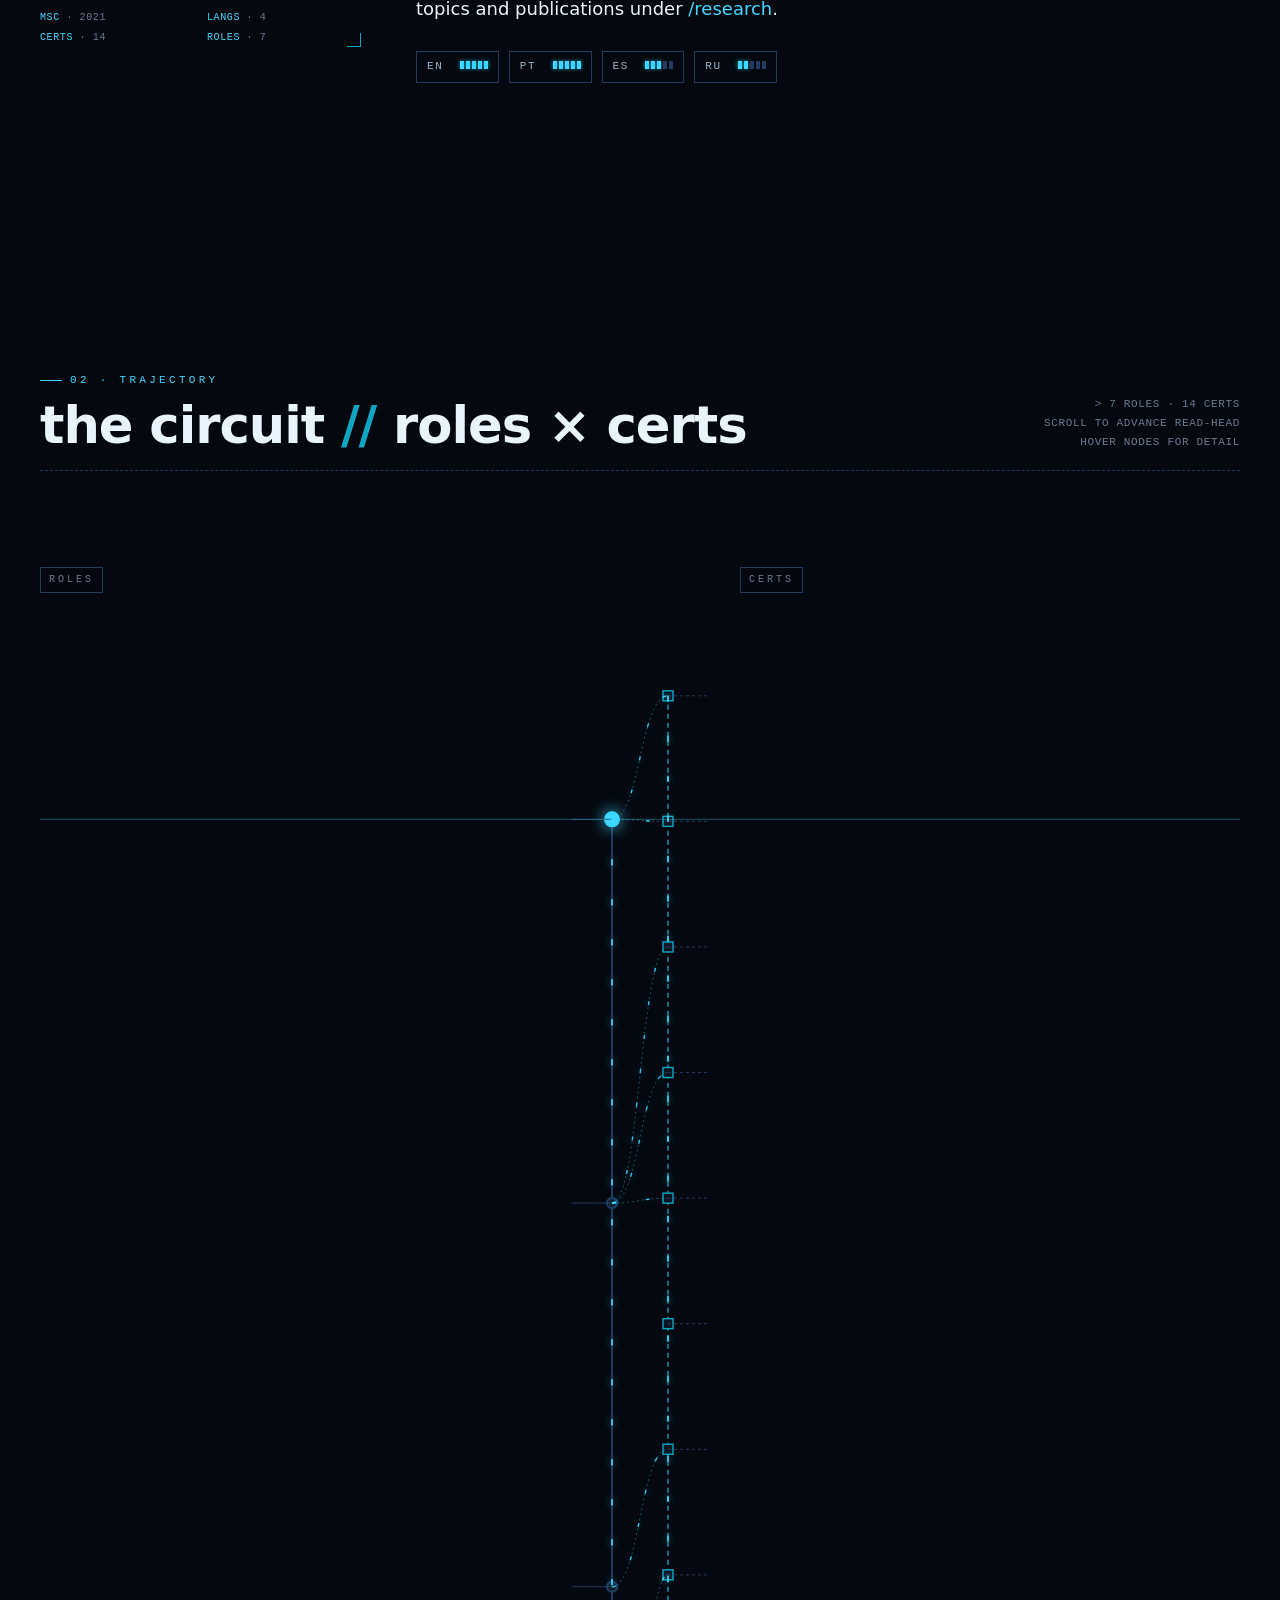
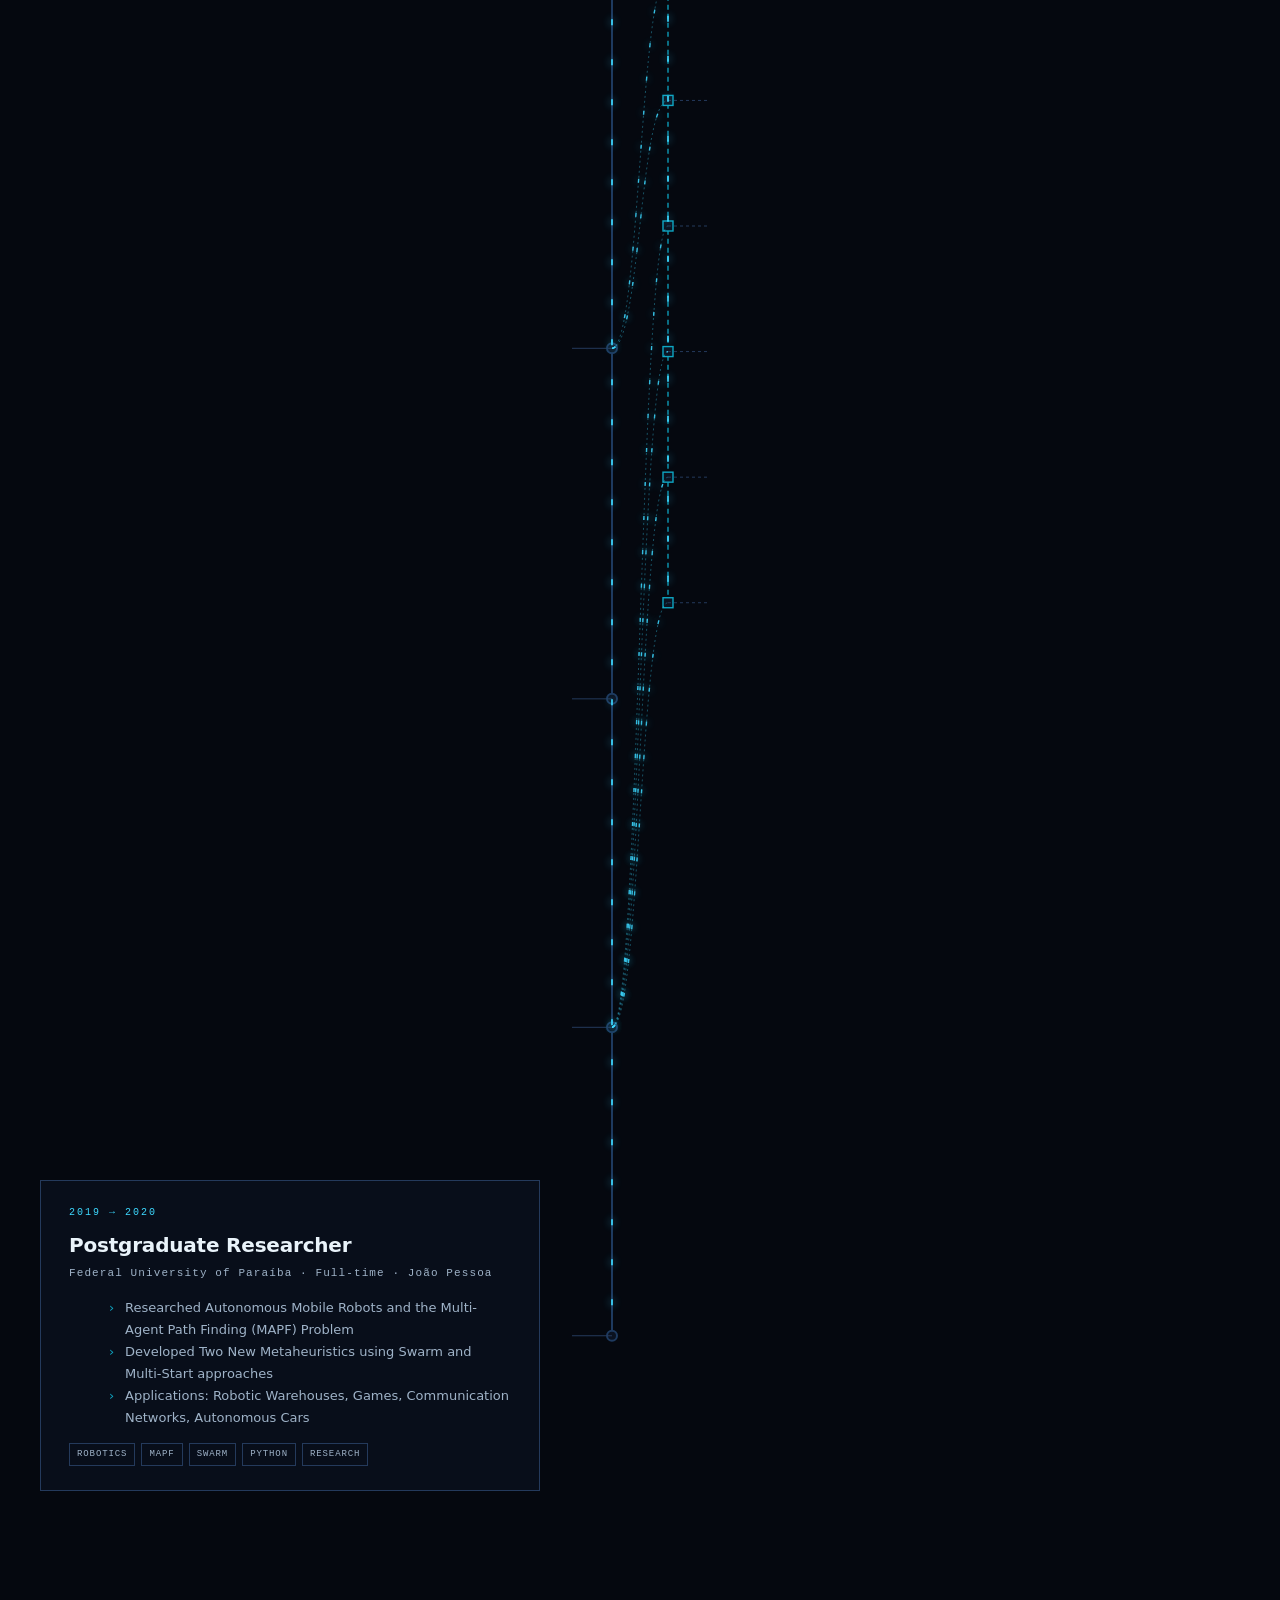
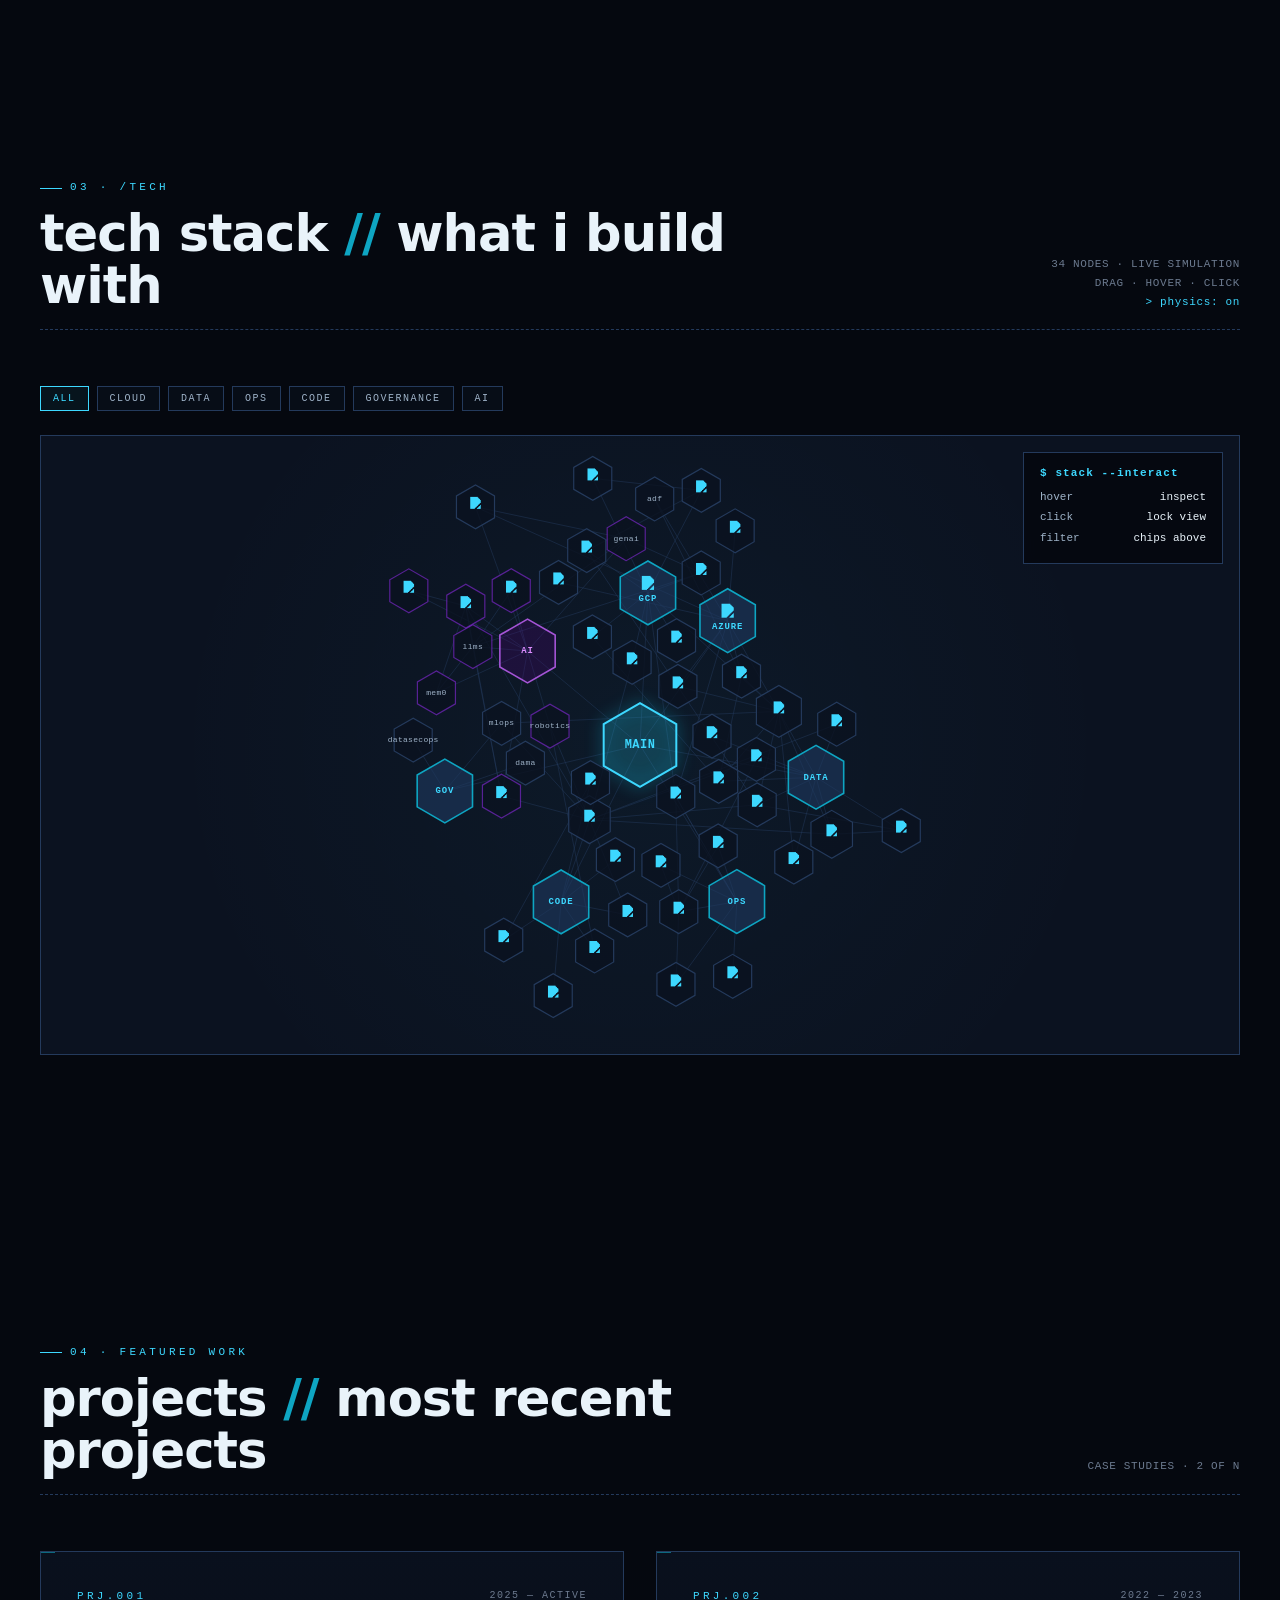
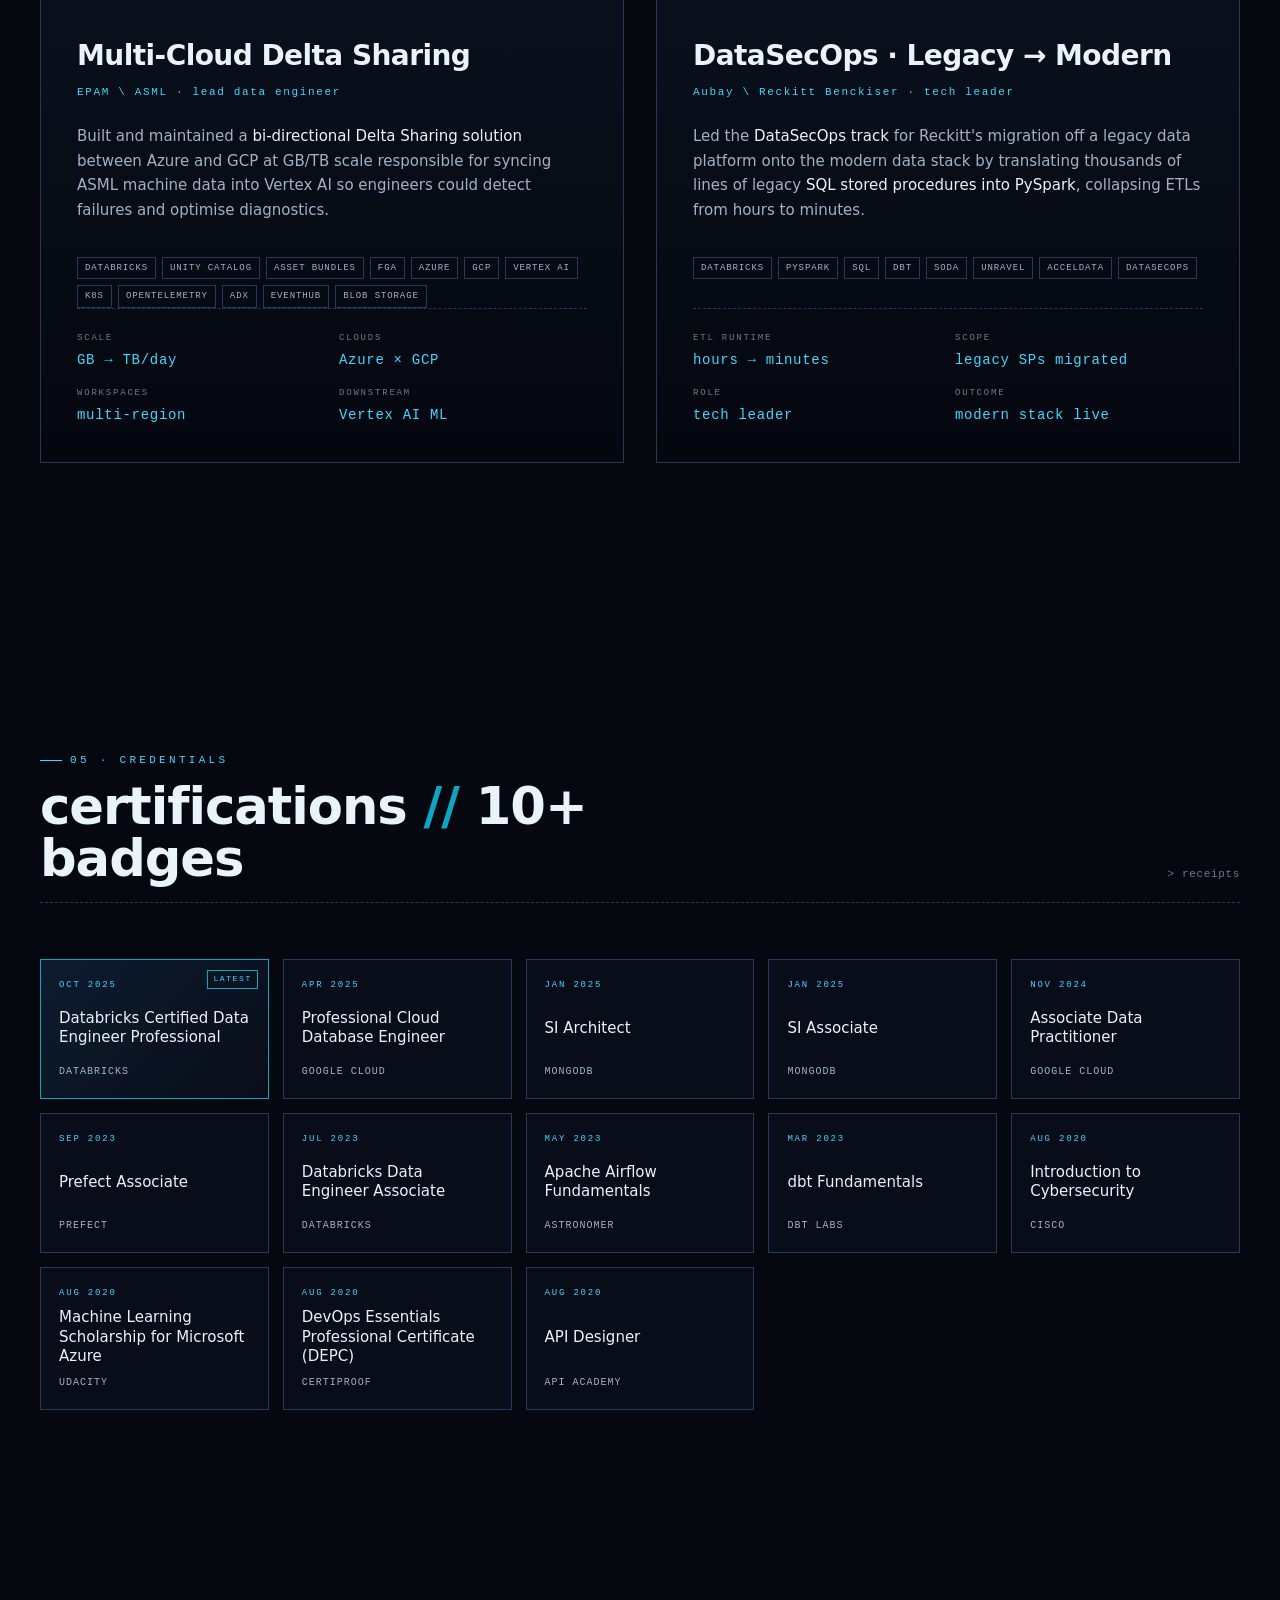
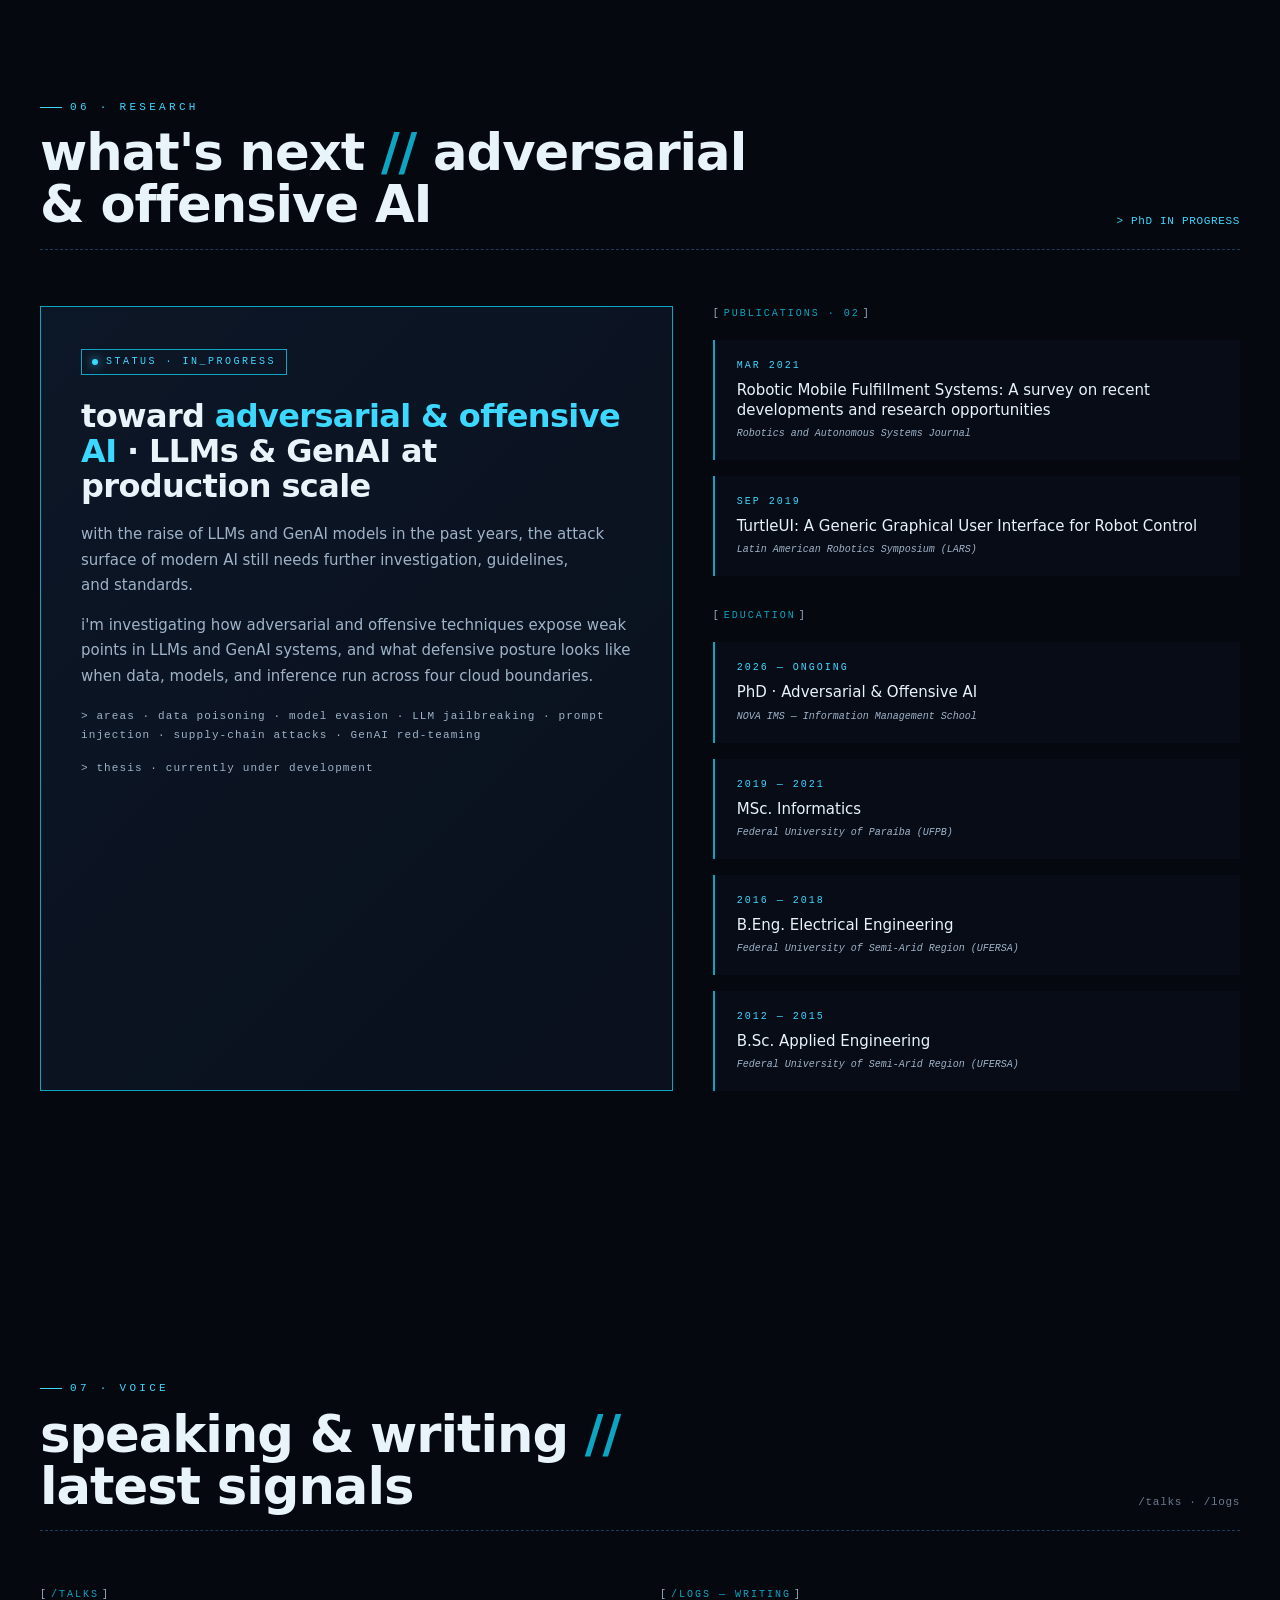
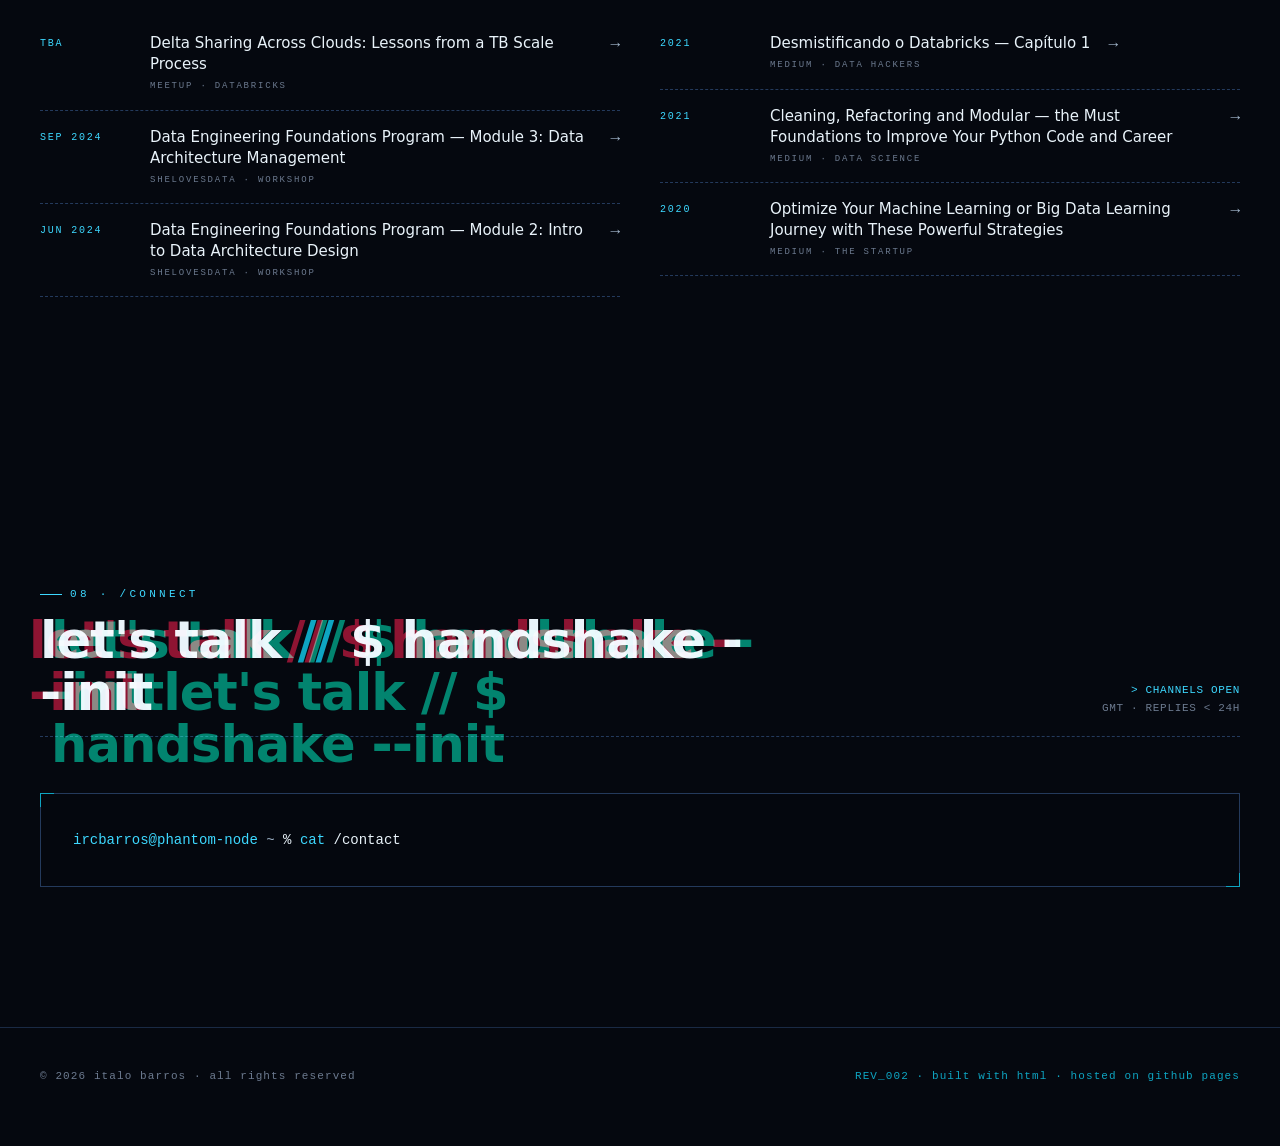
==== commit 2094097a: "fix: website adjustments - honeycombs, nav, contact, axes, REV_002 - Fix honeycomb zoom/drag: ptToSv" ====
--- a/index.html
+++ b/index.html
@@ -37,23 +37,23 @@
 <header class="topbar">
   <div class="logo-word">
     <span class="mark"></span>
-    <span class="name">ITALO<span style="color:var(--cyan-bright)">.</span>BARROS</span>
+    <span class="name">irc<span style="color:var(--cyan-bright)">barros</span></span>
     <span class="dot"></span>
   </div>
   <nav>
     <a href="#whoami"     data-sec data-screen-label="01 /whoami">/whoami</a>
-    <a href="#trajectory" data-sec data-screen-label="02 trajectory">trajectory</a>
+    <a href="#trajectory" data-sec data-screen-label="02 /trajectory">/trajectory</a>
     <a href="#stack"      data-sec data-screen-label="03 /tech">/tech</a>
-    <a href="#projects"   data-sec data-screen-label="04 projects">projects</a>
-    <a href="#research"   data-sec data-screen-label="05 research">research</a>
+    <a href="#projects"   data-sec data-screen-label="04 /projects">/projects</a>
+    <a href="#research"   data-sec data-screen-label="05 /research">/research</a>
     <a href="#connect"    data-sec data-screen-label="06 /connect">/connect</a>
   </nav>
 </header>
 
 <!-- fixed axes -->
 <div class="axes tl">[0,0]</div>
-<div class="axes tr">REV_001 · 2026</div>
-<div class="axes bl">LAT 40.5377° N · LON 07.2681° W · GUARDA · PT</div>
+<div class="axes tr">REV_002 · 2026</div>
+<div class="axes bl">LAT 40.5377° N · LON 07.2681° W · PT</div>
 <div class="axes br">SCALE 1:1 · SYSTEM ONLINE</div>
 
 <!-- ———————————————————————— HERO ———————————————————————— -->
@@ -469,9 +469,8 @@
 
     <div class="terminal bracket-card" id="terminal-connect">
       <div class="tl"><span class="prompt">ircbarros@phantom-node</span> <span class="dim">~</span> % <span class="cyan">cat</span> /contact</div>
-      <div class="tl out"><span class="mono" style="color:var(--paper-dim);">email   </span> <a class="link" href="mailto:italorenan_@hotmail.com">italorenan_@hotmail.com</a></div>
-      <div class="tl out"><span class="mono" style="color:var(--paper-dim);">phone   </span> +351 934 697 264</div>
-      <div class="tl out"><span class="mono" style="color:var(--paper-dim);">loc     </span> guarda, portugal · GMT</div>
+      <div class="tl out"><span class="mono" style="color:var(--paper-dim);">email   </span> <a class="link" href="mailto:ircbarros@pm.me">ircbarros@pm.me</a></div>
+      <div class="tl out"><span class="mono" style="color:var(--paper-dim);">loc     </span> portugal · GMT</div>
       <div class="tl">&nbsp;</div>
       <div class="tl"><span class="prompt">ircbarros@phantom-node</span> <span class="dim">~</span> % <span class="cyan">ls</span> -la /channels</div>
       <div class="tl out">drwxr-xr-x · <a class="link" href="https://www.linkedin.com/in/ircbarros/" target="_blank" rel="noopener">linkedin.com/in/ircbarros</a></div>
@@ -492,7 +491,7 @@
 <footer>
   <div class="container" style="display:flex; justify-content:space-between; align-items:center; padding: 0 40px; max-width:var(--maxw); margin:0 auto; width:100%;">
     <div>© 2026 italo barros · all rights reserved</div>
-    <div class="rev">REV_001 · built with html · hosted on github pages</div>
+    <div class="rev">REV_002 · built with html · hosted on github pages</div>
   </div>
 </footer>
 
--- a/css/site.css
+++ b/css/site.css
@@ -30,7 +30,7 @@
   font-size: 16px;
   line-height: 1.6;
   min-height: 100vh;
-  overflow-x: hidden;
+  overflow-x: clip;
   background:
     radial-gradient(1200px 600px at 80% -10%, rgba(61,216,255,.08), transparent 60%),
     radial-gradient(900px 500px at 10% 110%, rgba(30,58,95,.25), transparent 60%),
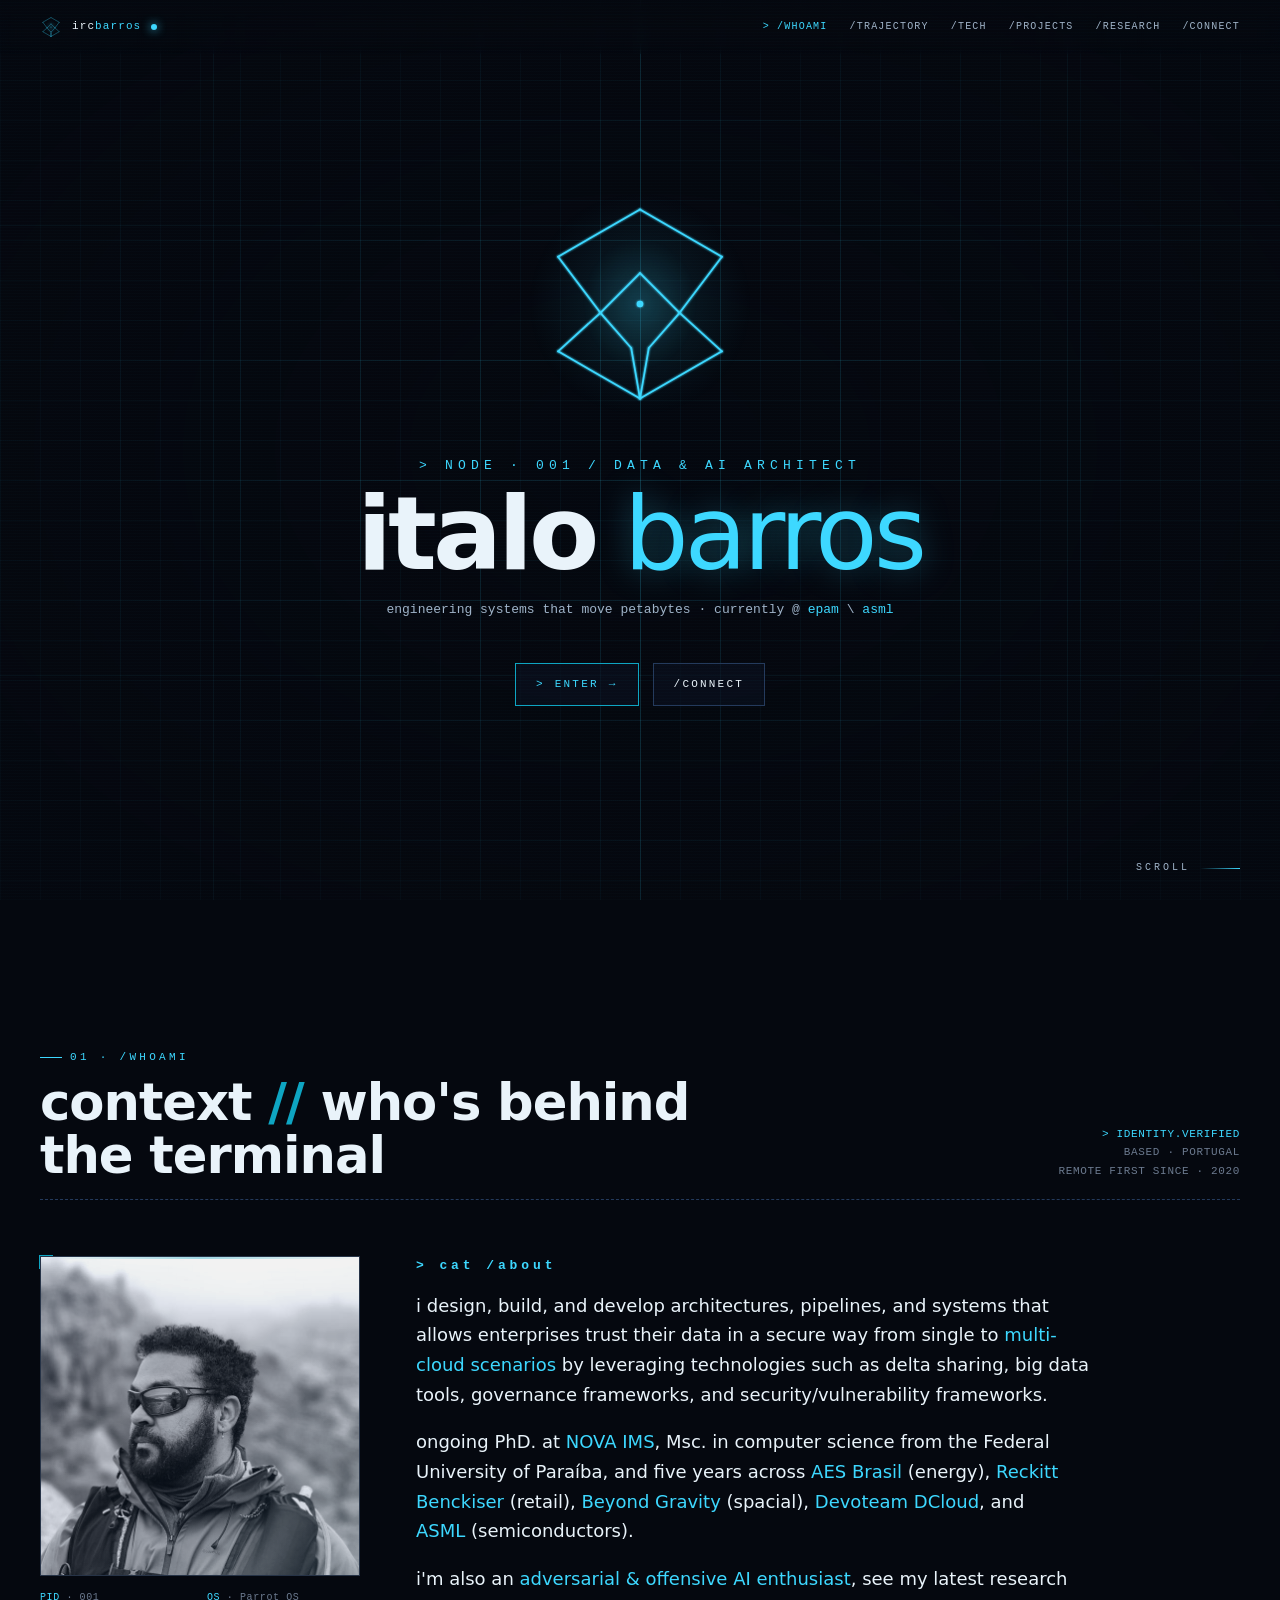
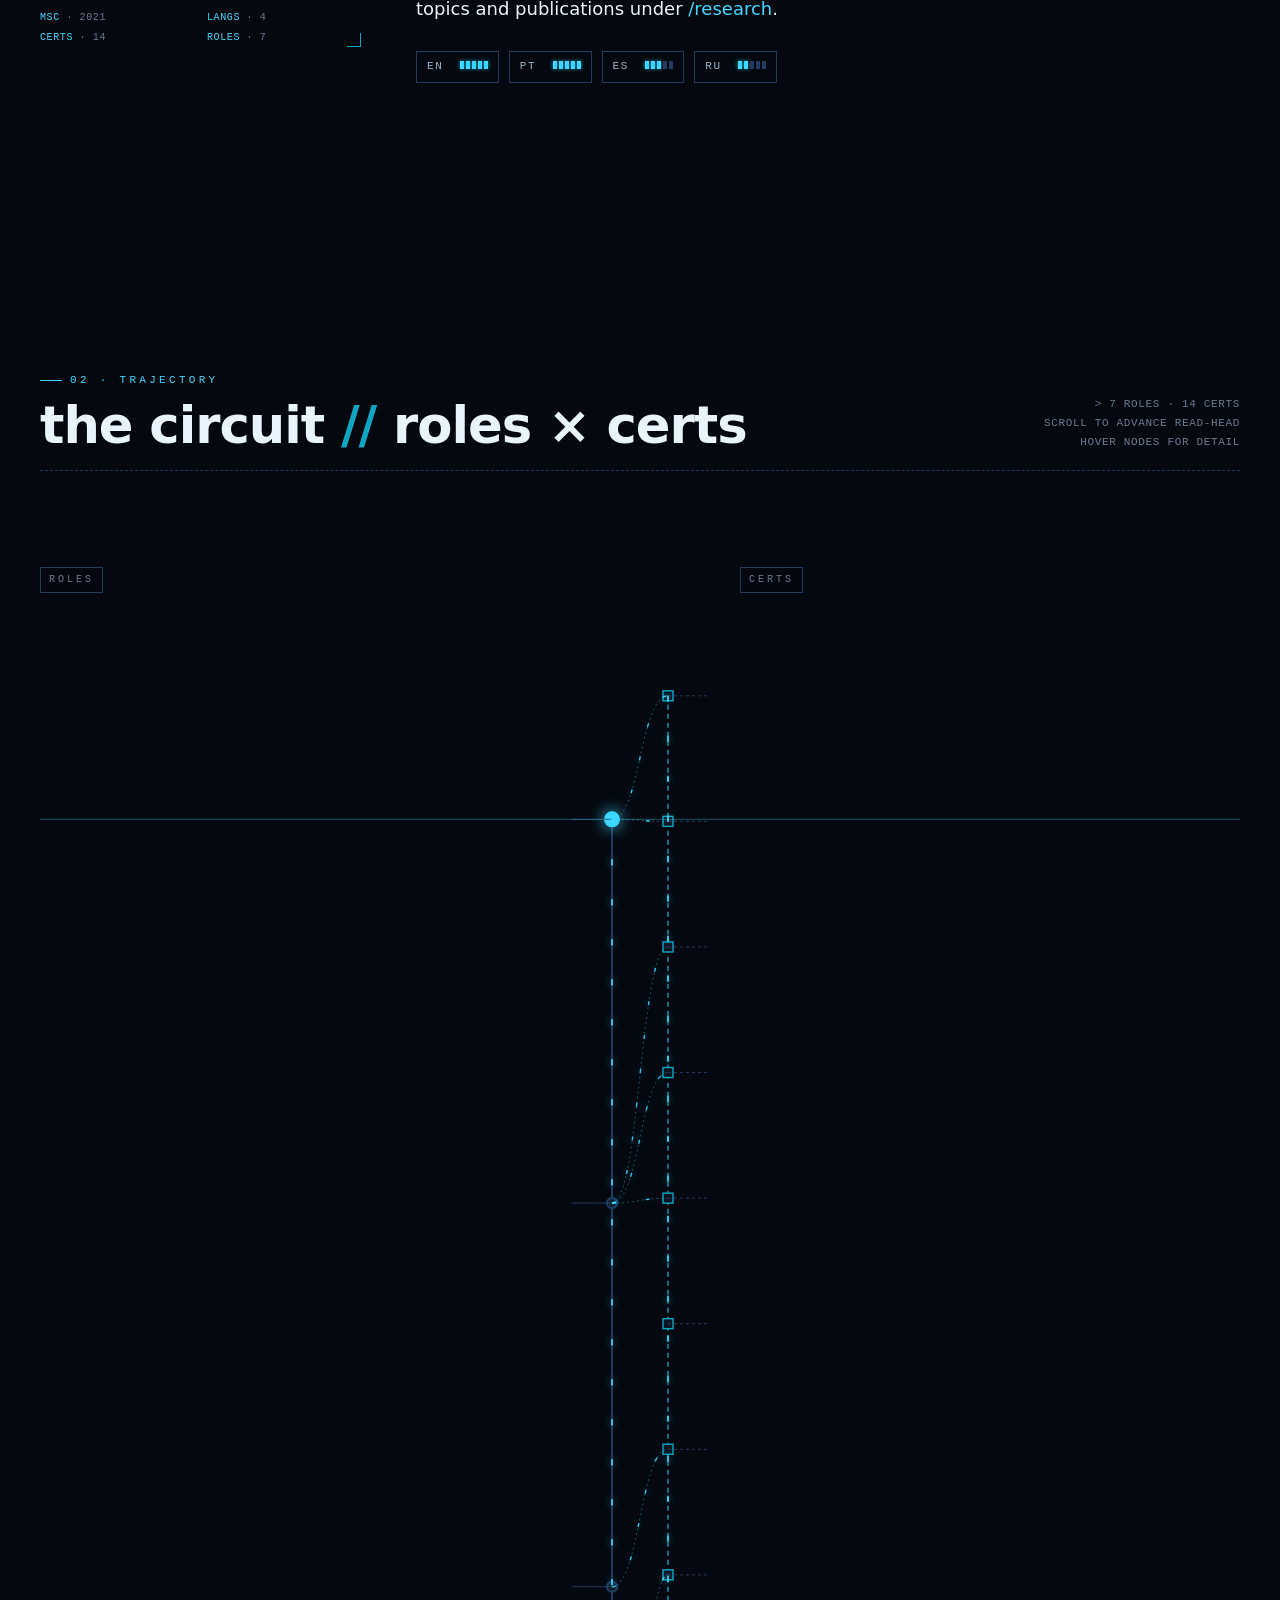
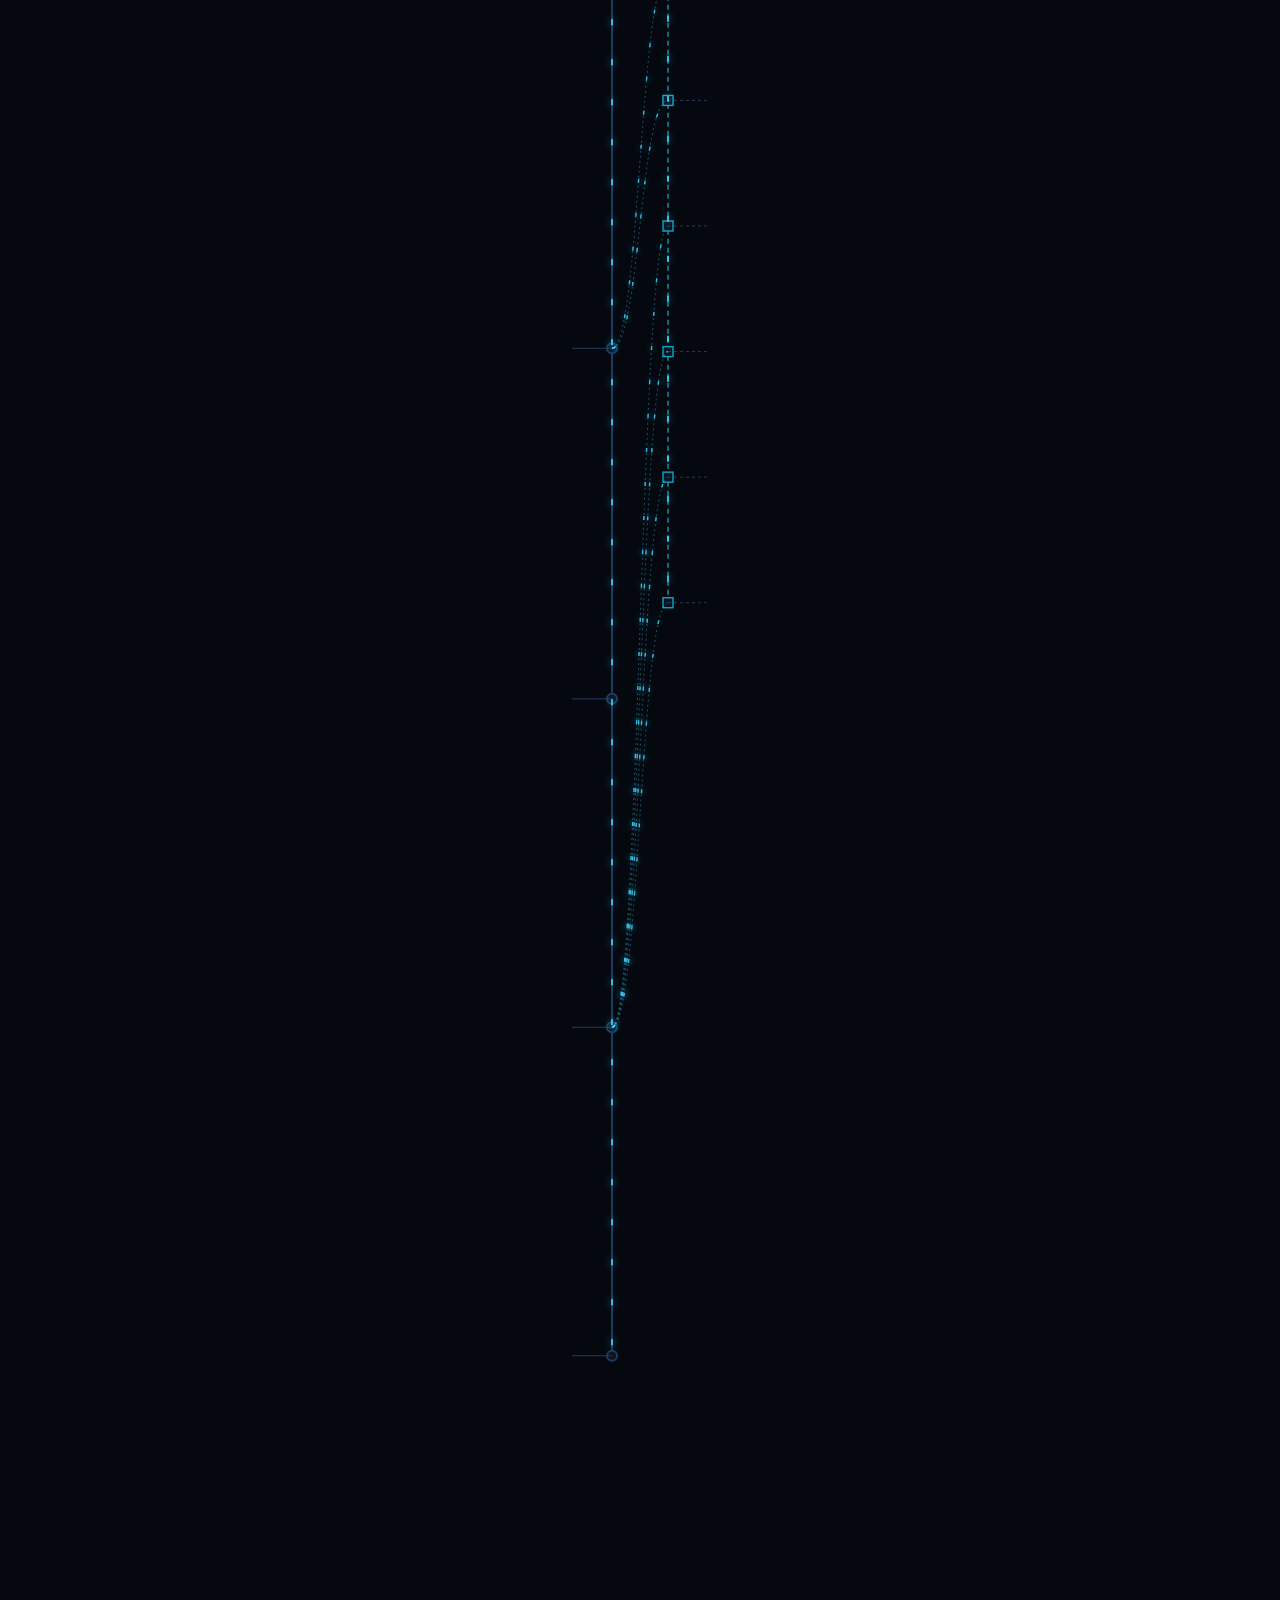
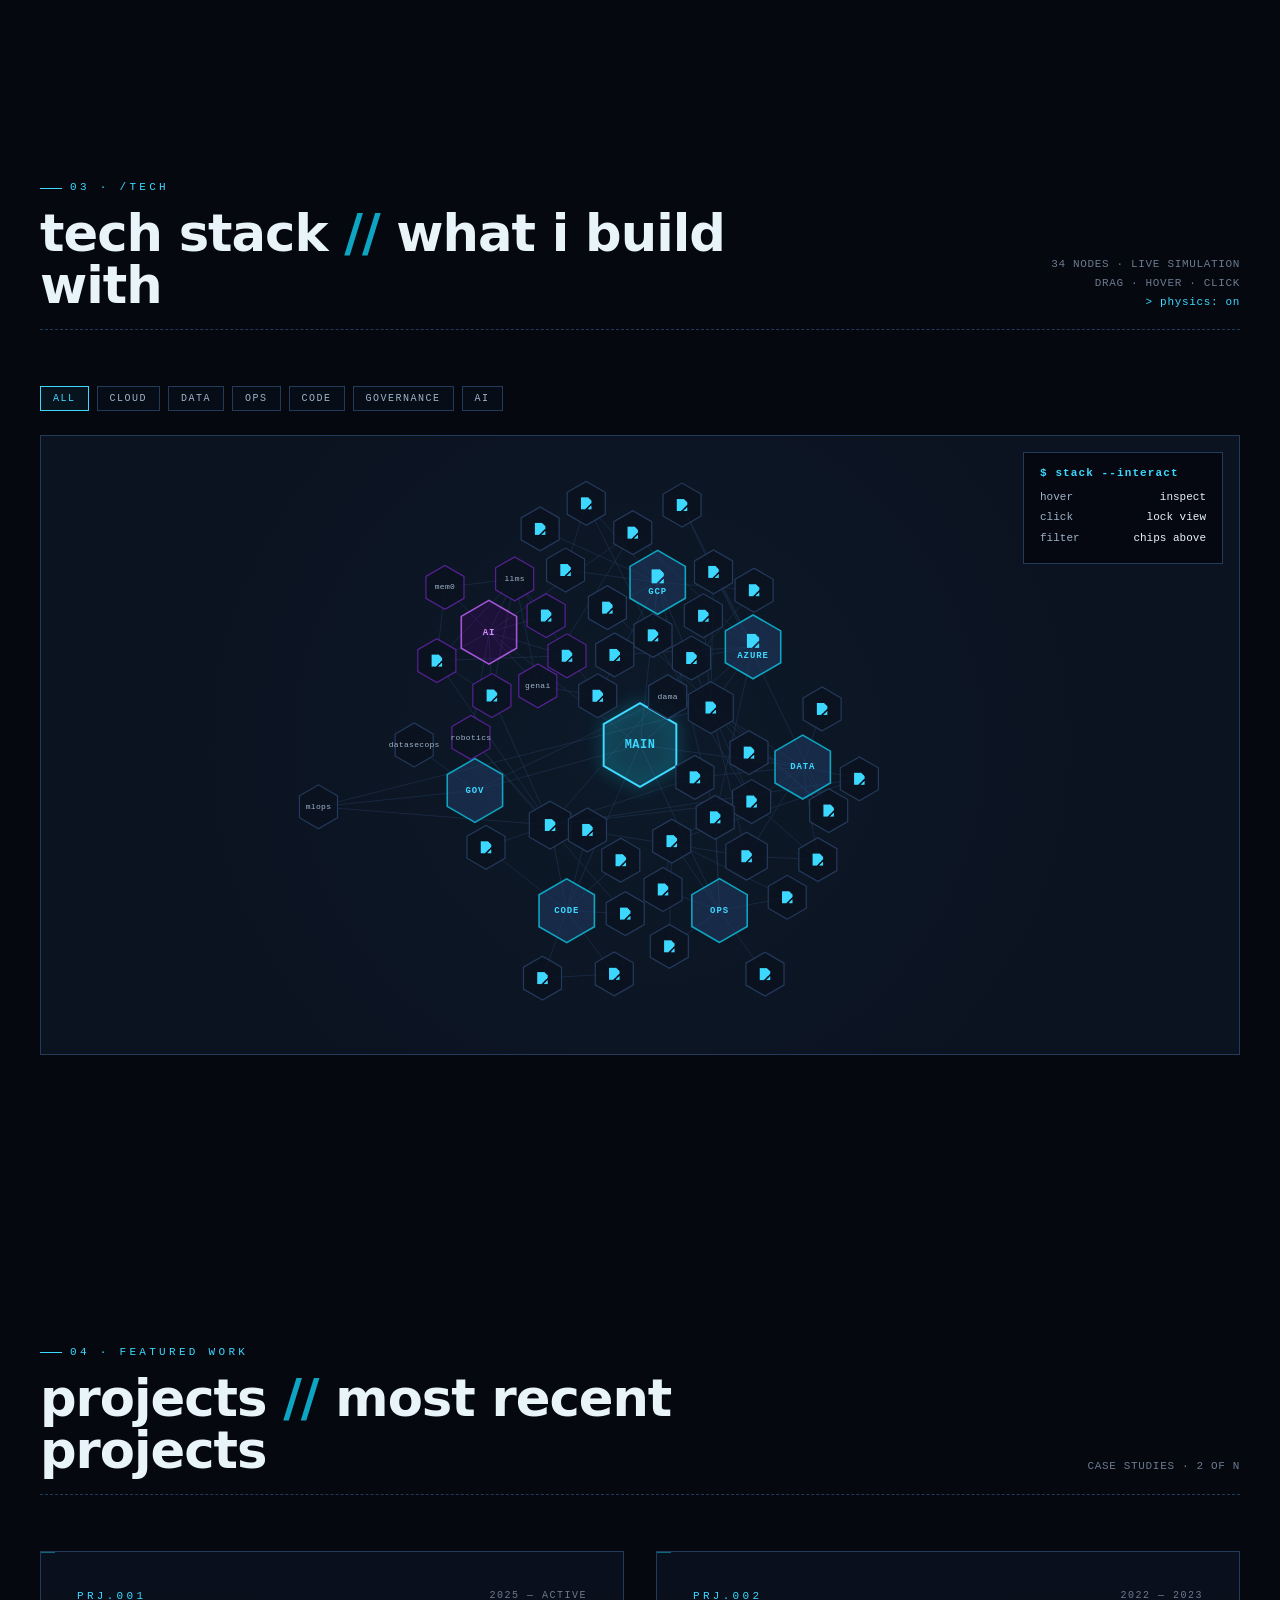
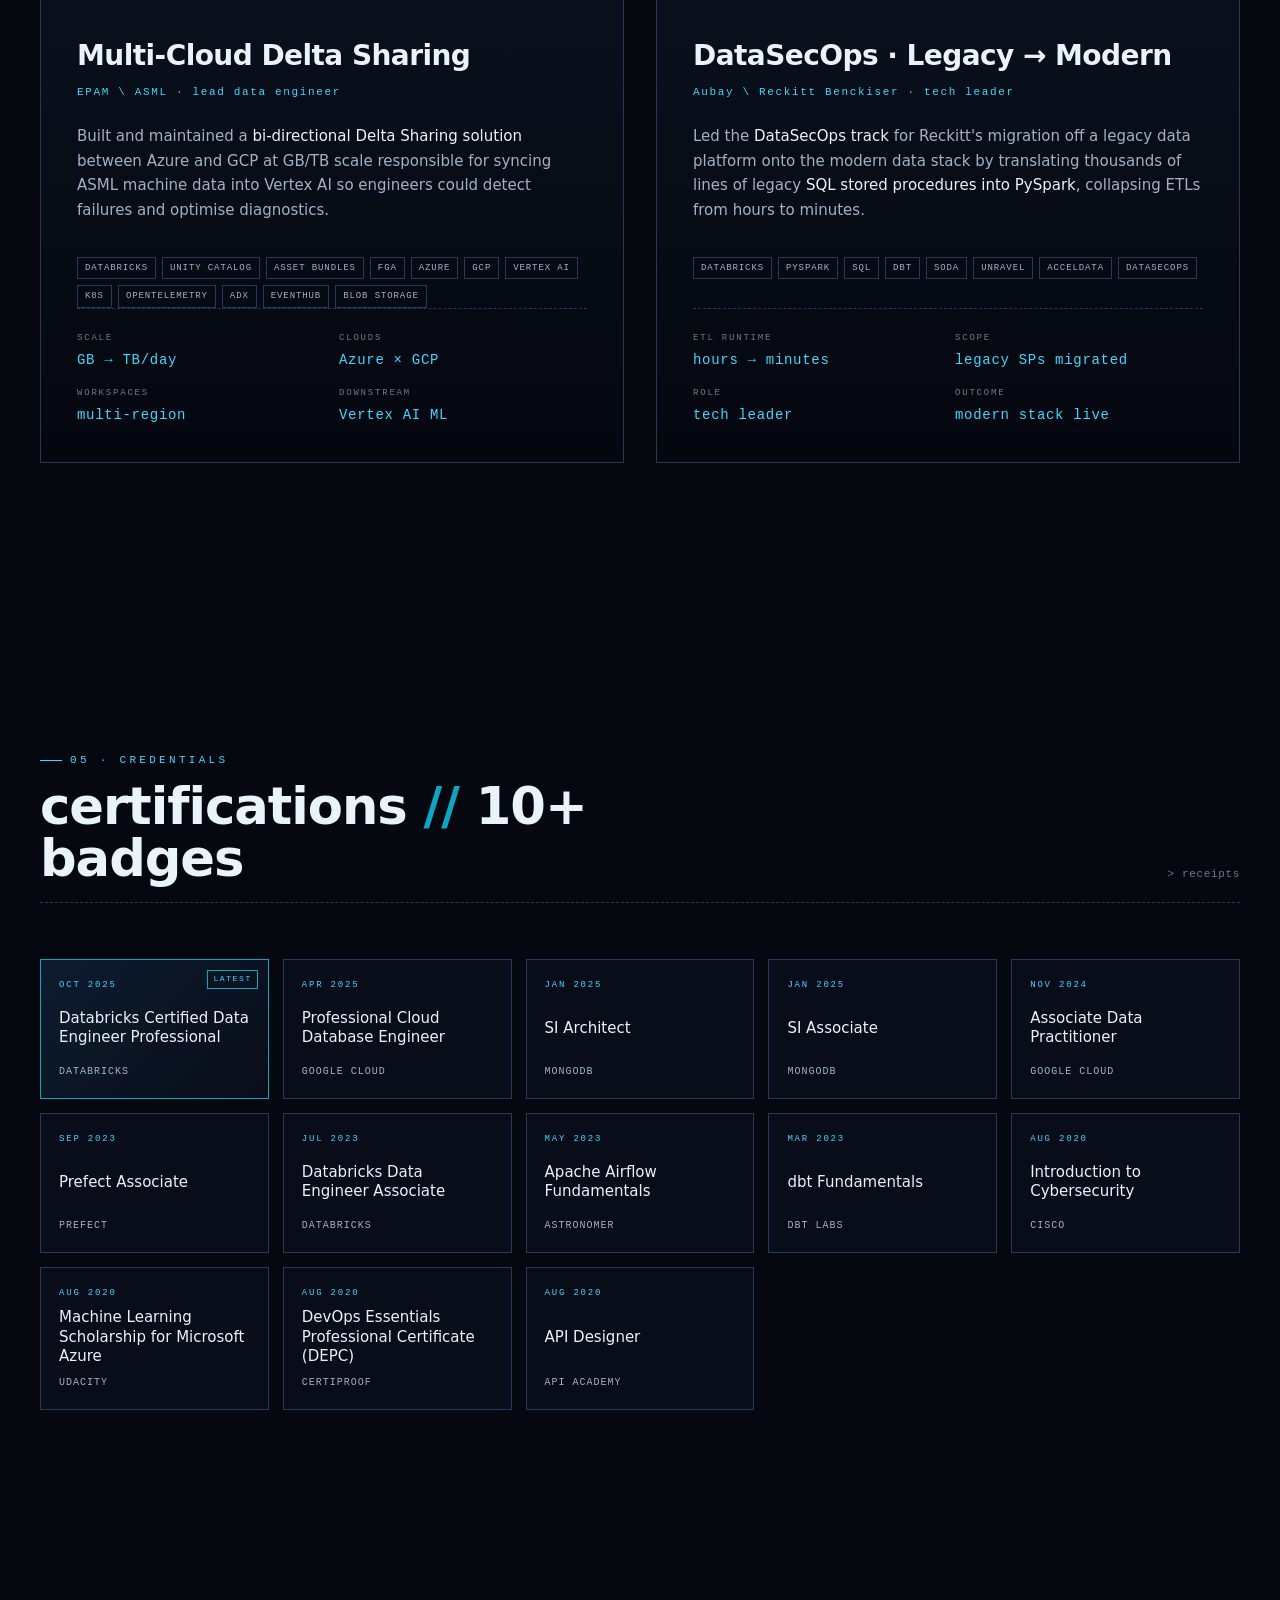
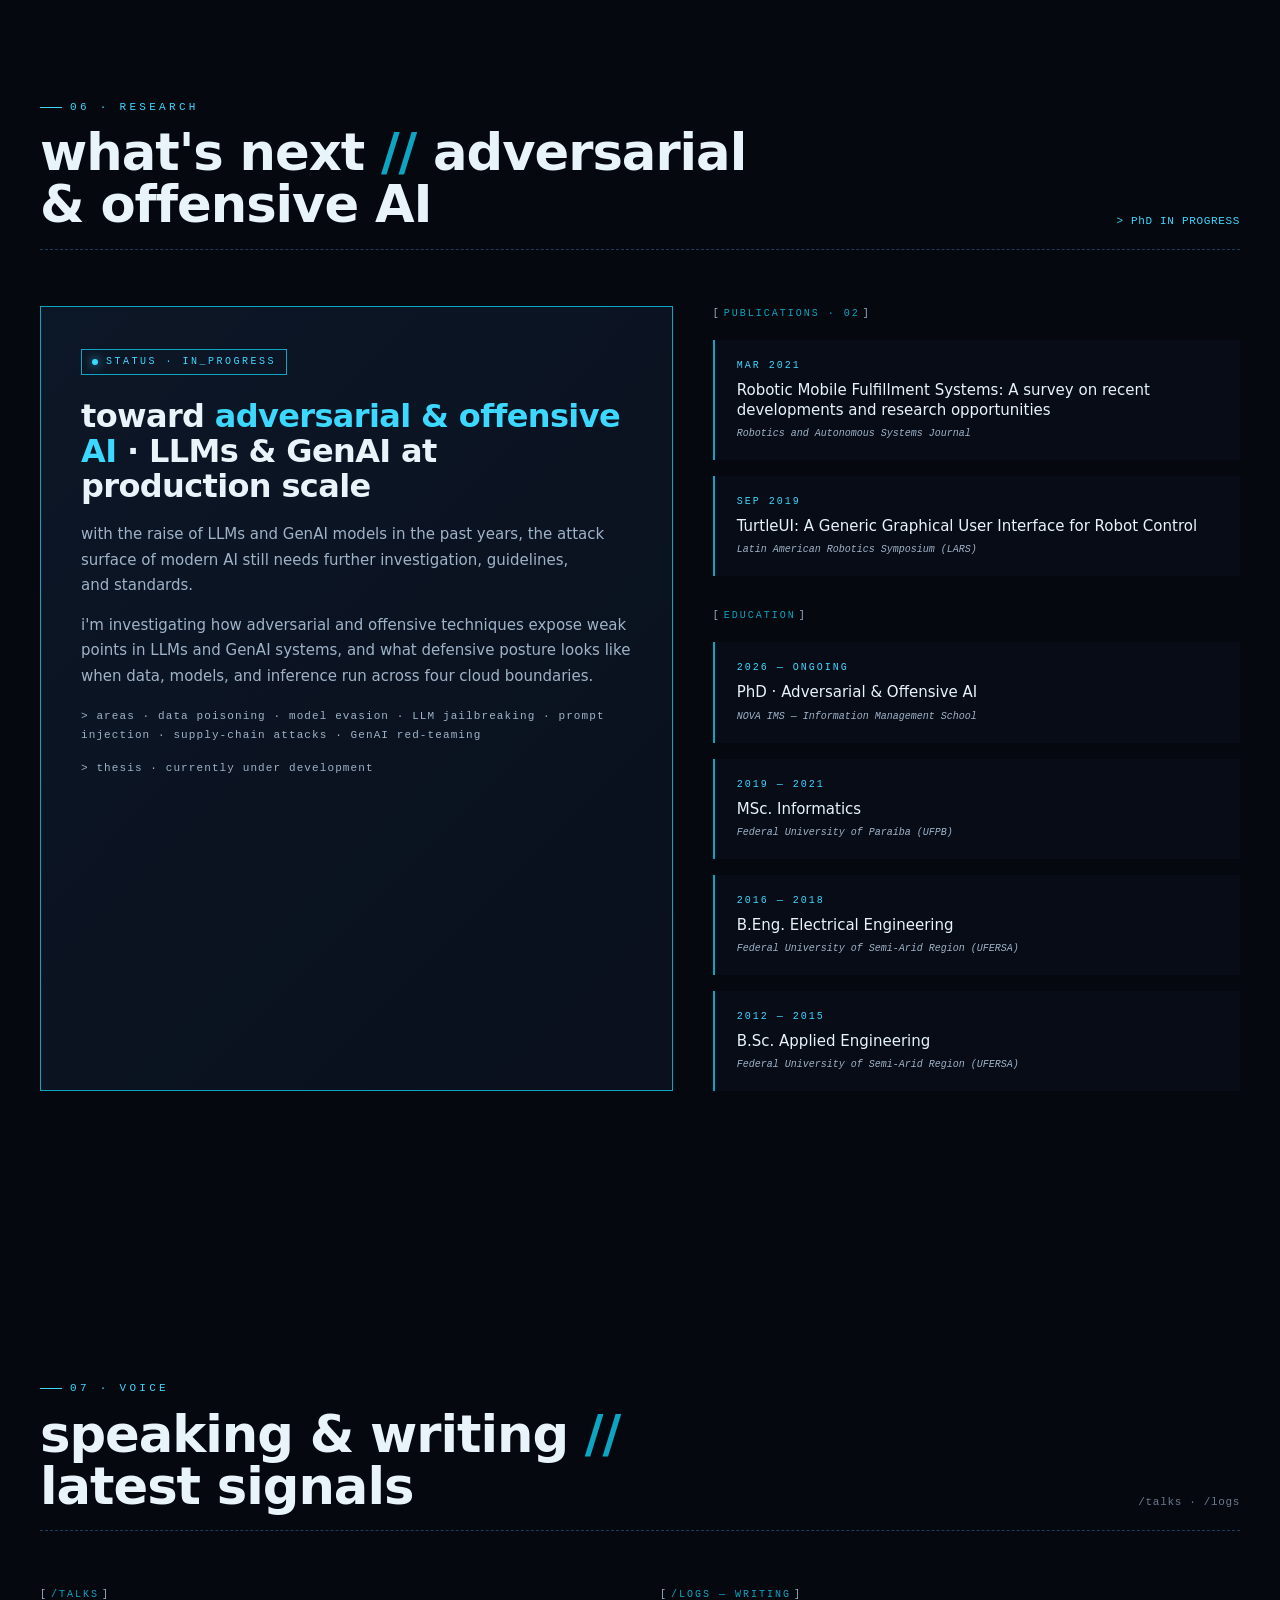
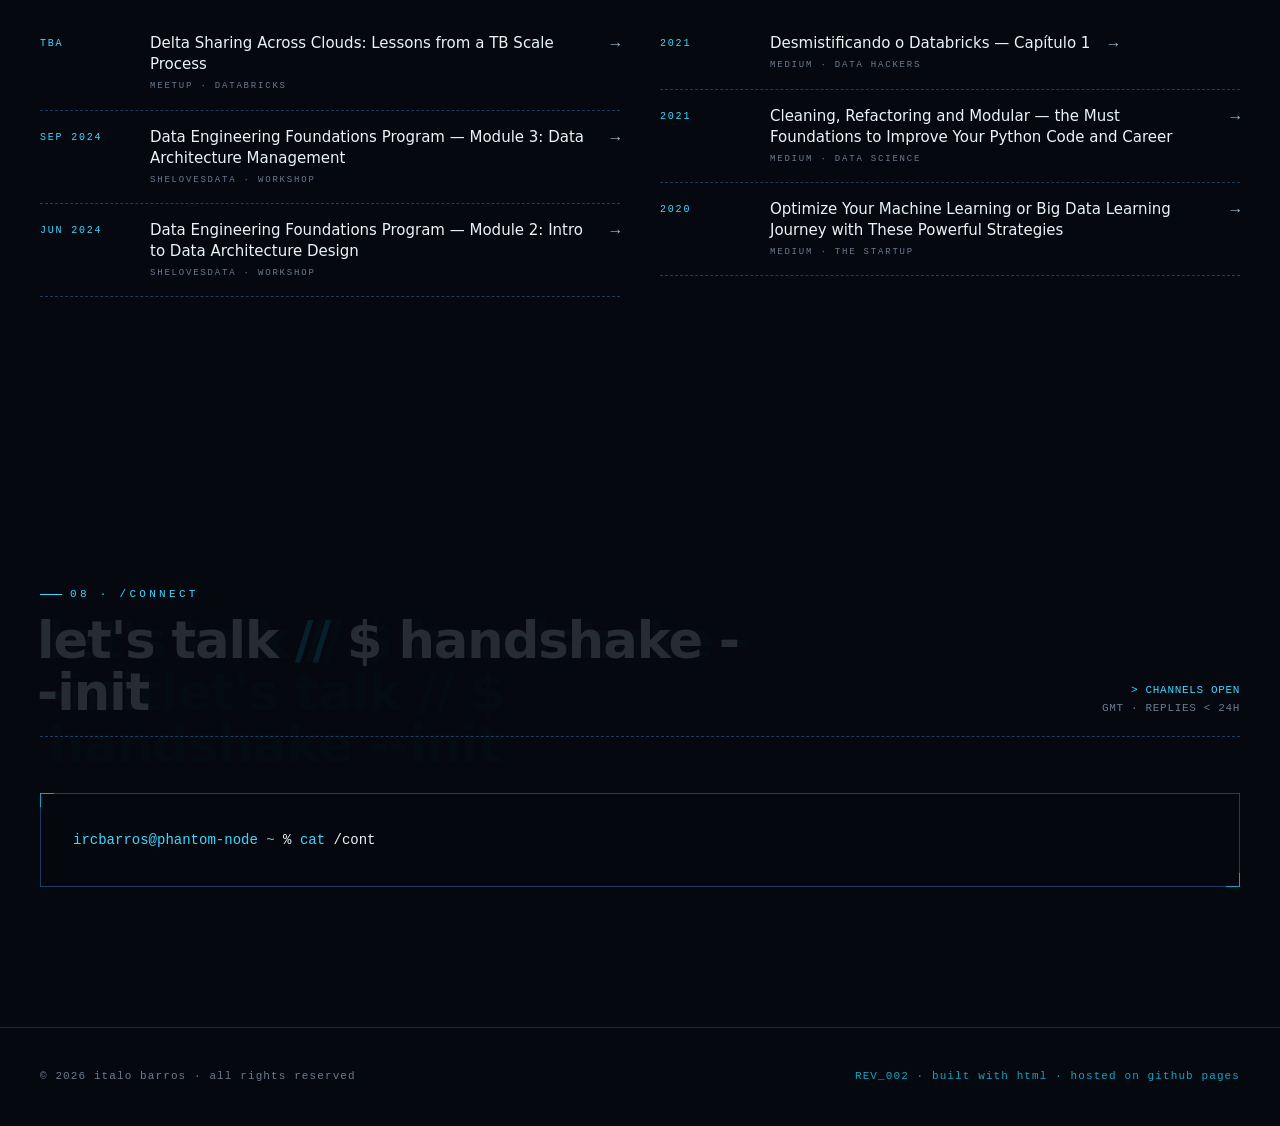
==== commit c6e8fd19: "fix: remove axes corner labels and clean up CSS - Remove [0,0], REV_002, LAT/LON, SCALE 1:1 fixed co" ====
--- a/index.html
+++ b/index.html
@@ -50,11 +50,7 @@
   </nav>
 </header>
 
-<!-- fixed axes -->
-<div class="axes tl">[0,0]</div>
-<div class="axes tr">REV_002 · 2026</div>
-<div class="axes bl">LAT 40.5377° N · LON 07.2681° W · PT</div>
-<div class="axes br">SCALE 1:1 · SYSTEM ONLINE</div>
+
 
 <!-- ———————————————————————— HERO ———————————————————————— -->
 <section class="hero" data-screen-label="00 hero">
--- a/css/site.css
+++ b/css/site.css
@@ -24,13 +24,13 @@
 
 * , *::before, *::after { box-sizing: border-box; }
 html, body { margin: 0; padding: 0; }
-html { scroll-behavior: smooth; background: var(--ink); color: var(--paper); }
+html { scroll-behavior: smooth; background: var(--ink); color: var(--paper); overflow-x: hidden; }
 body {
   font-family: var(--sans);
   font-size: 16px;
   line-height: 1.6;
   min-height: 100vh;
-  overflow-x: clip;
+  overflow-x: visible;
   background:
     radial-gradient(1200px 600px at 80% -10%, rgba(61,216,255,.08), transparent 60%),
     radial-gradient(900px 500px at 10% 110%, rgba(30,58,95,.25), transparent 60%),
@@ -151,17 +151,6 @@
 .topbar nav a:hover { color: var(--cyan-bright); }
 .topbar nav a.active { color: var(--cyan-bright); }
 .topbar nav a.active::before { content: '> '; }
-
-/* ————— footer axes ————— */
-.axes {
-  position: fixed; pointer-events: none;
-  font-family: var(--mono); font-size: 9px; color: var(--paper-dim);
-  letter-spacing: .25em; z-index: 5; opacity: .7;
-}
-.axes.tl { top: 84px; left: 40px; }
-.axes.tr { top: 84px; right: 40px; text-align: right; }
-.axes.bl { bottom: 28px; left: 40px; }
-.axes.br { bottom: 28px; right: 40px; text-align: right; }
 
 /* ————— hero ————— */
 .hero {
@@ -630,7 +619,7 @@
 
 /* ————— footer ————— */
 footer {
-  padding: 40px 0 60px; border-top: 1px solid var(--line);
+  padding: 40px 0; border-top: 1px solid var(--line);
   font-family: var(--mono); font-size: 11px; color: var(--muted);
   display: flex; justify-content: space-between; align-items: center;
   letter-spacing: .1em;
@@ -672,6 +661,5 @@
   .tl-wrap { grid-template-columns: 1fr; }
   .tl-roles, .tl-certs { grid-column: 1; padding: 0 !important; }
   .tl-center { display: none; }
-  .axes { display: none; }
   section.block { padding: 90px 0; }
 }
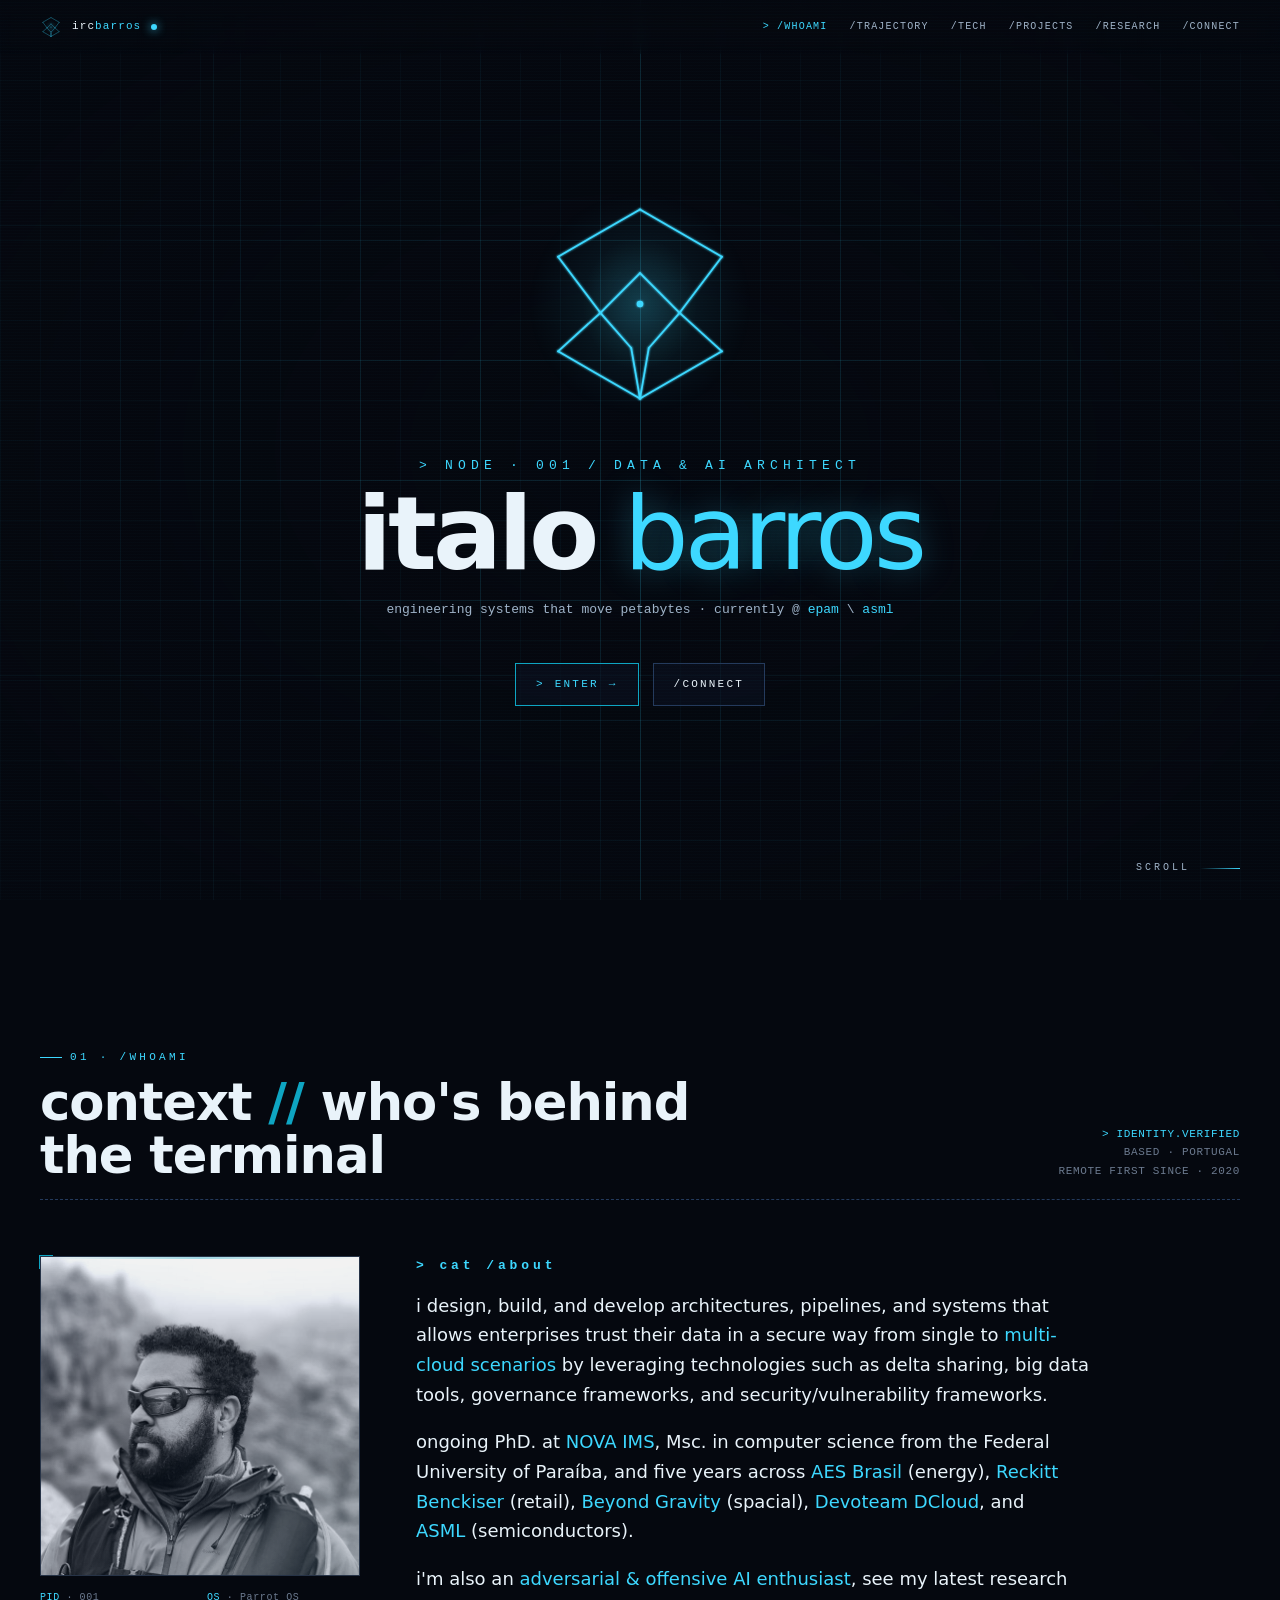
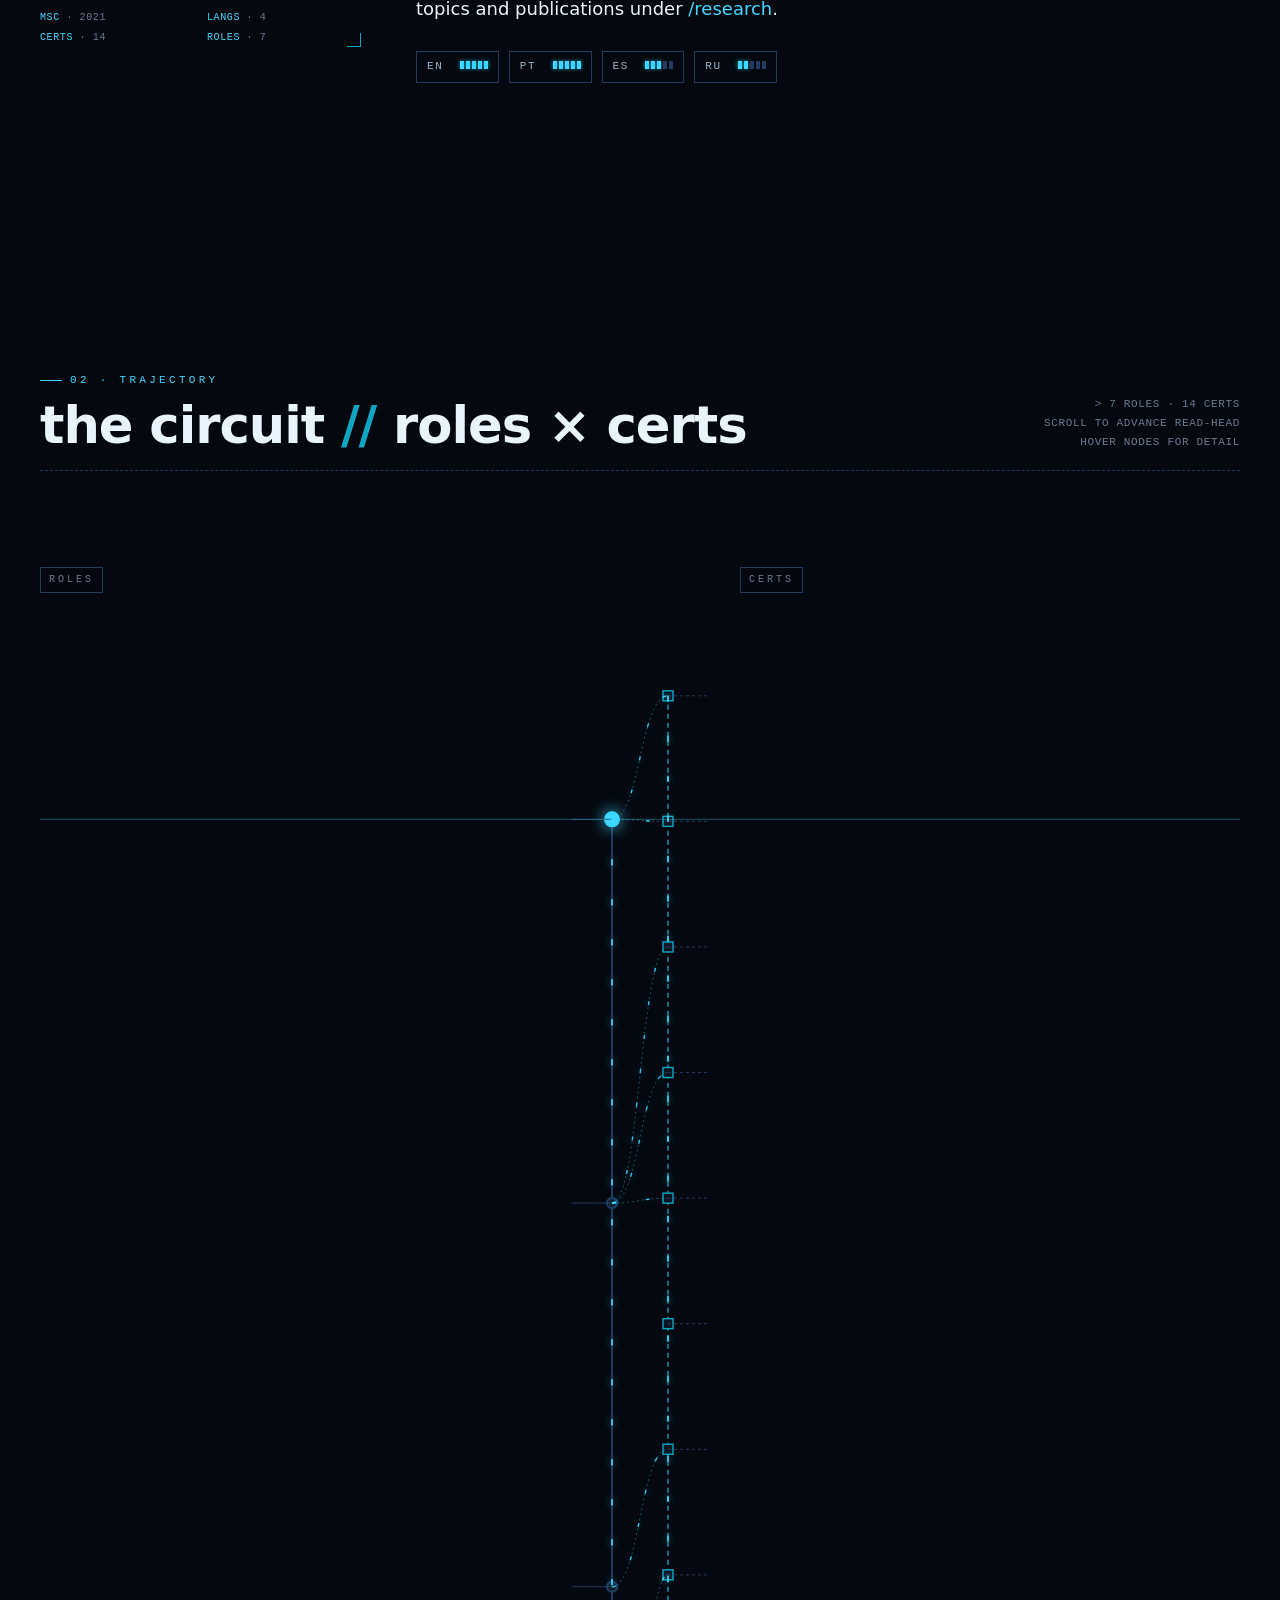
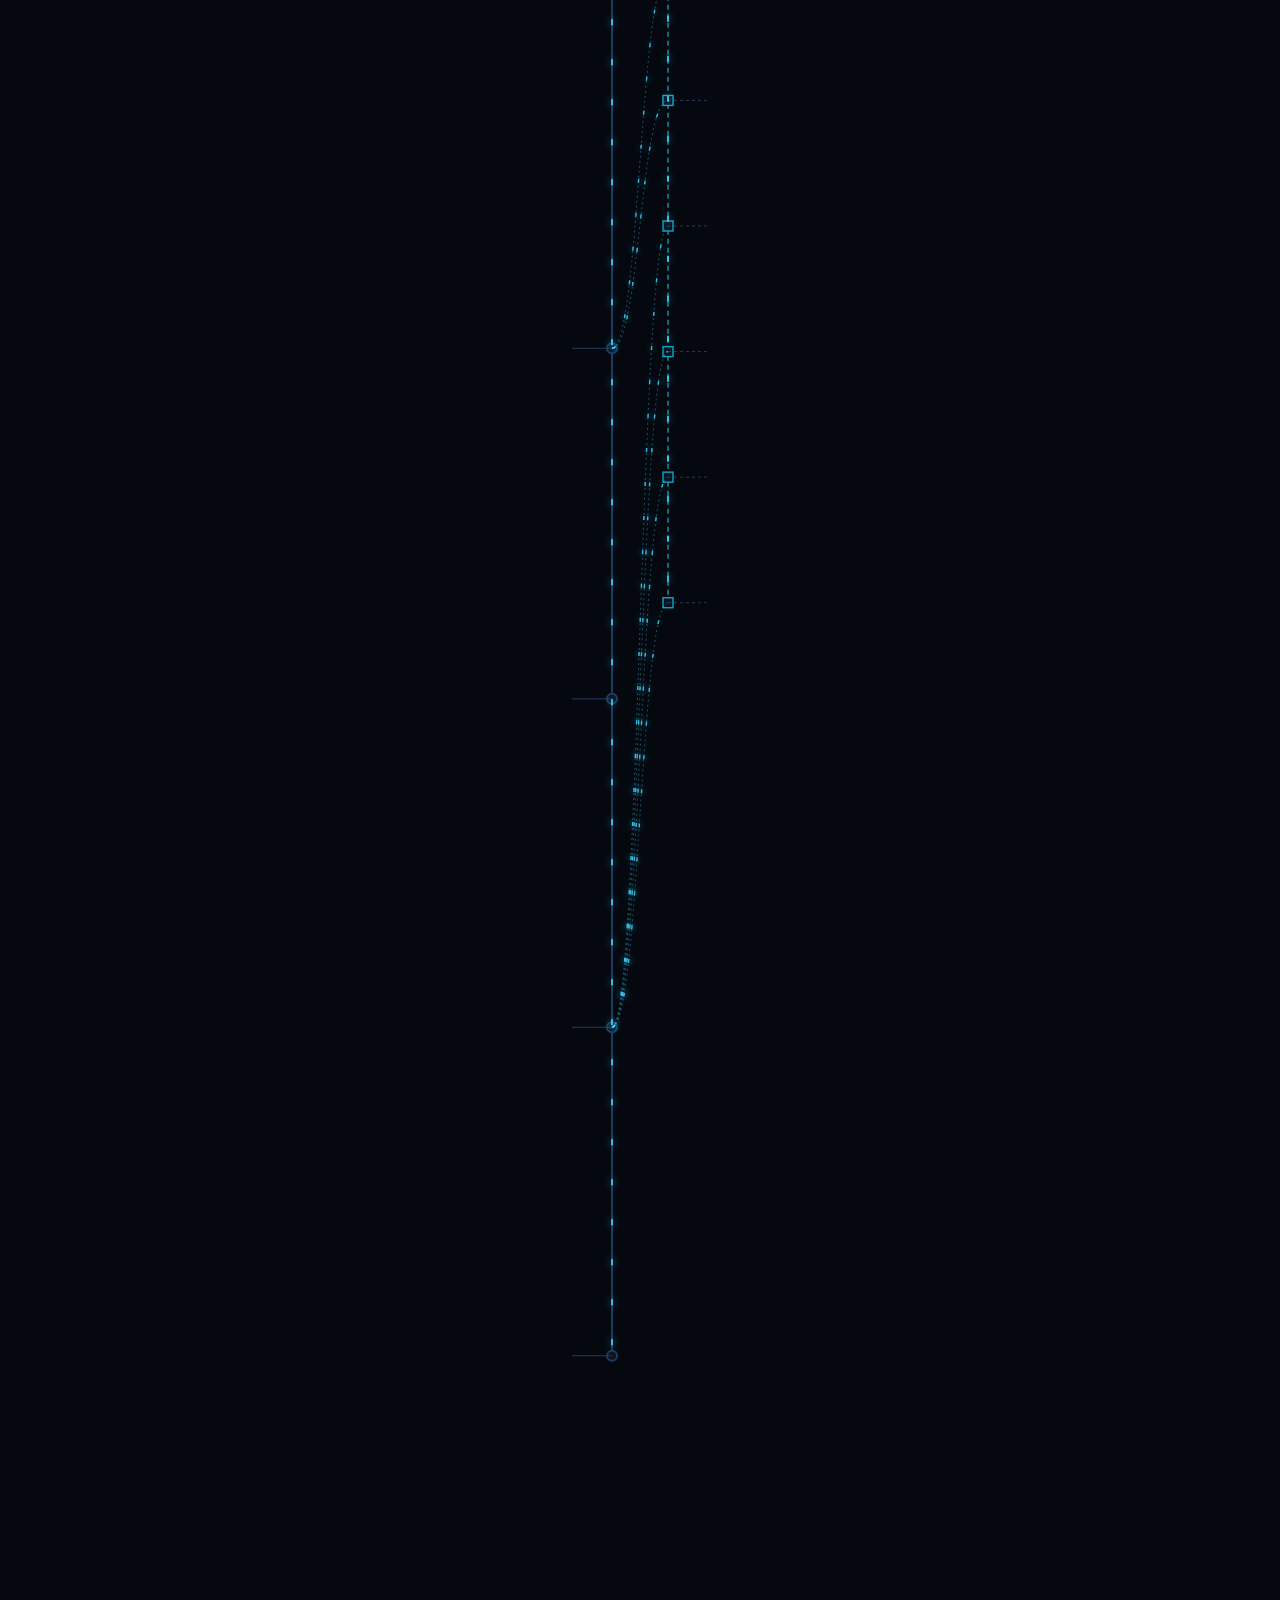
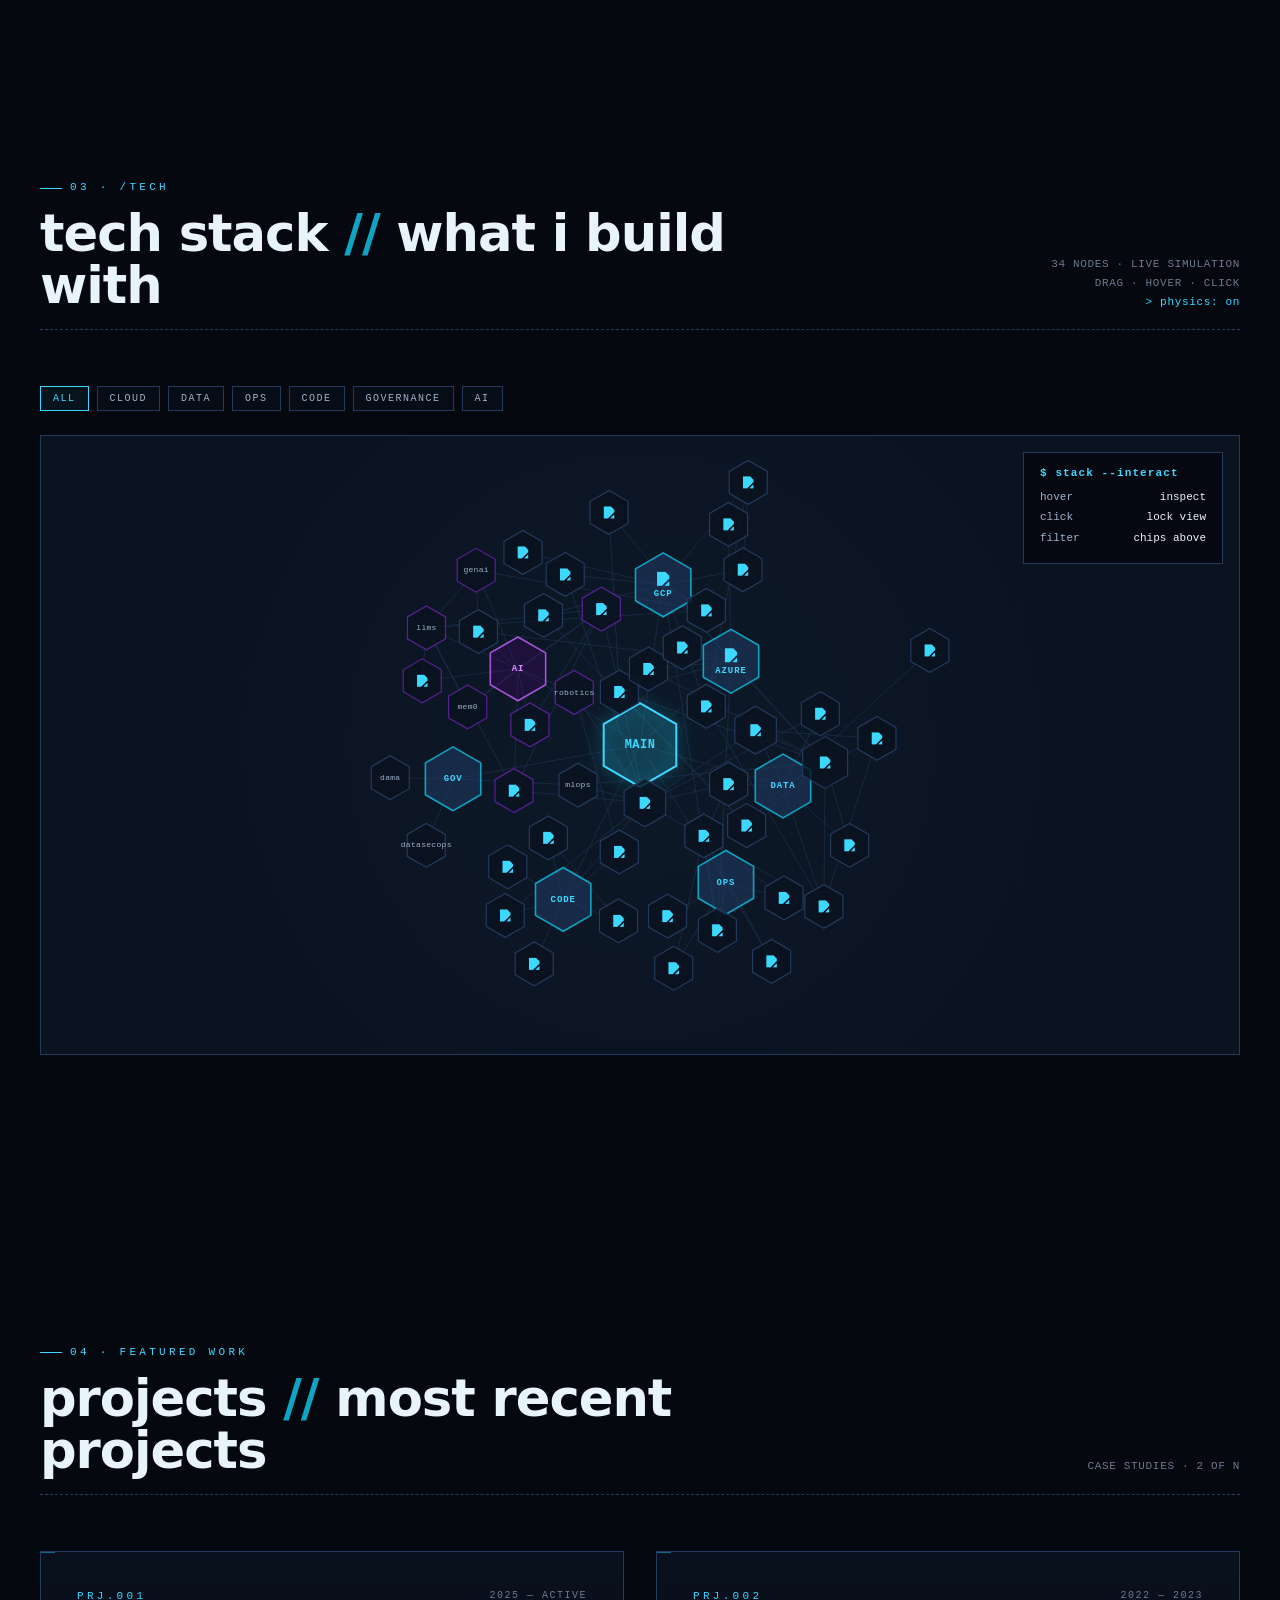
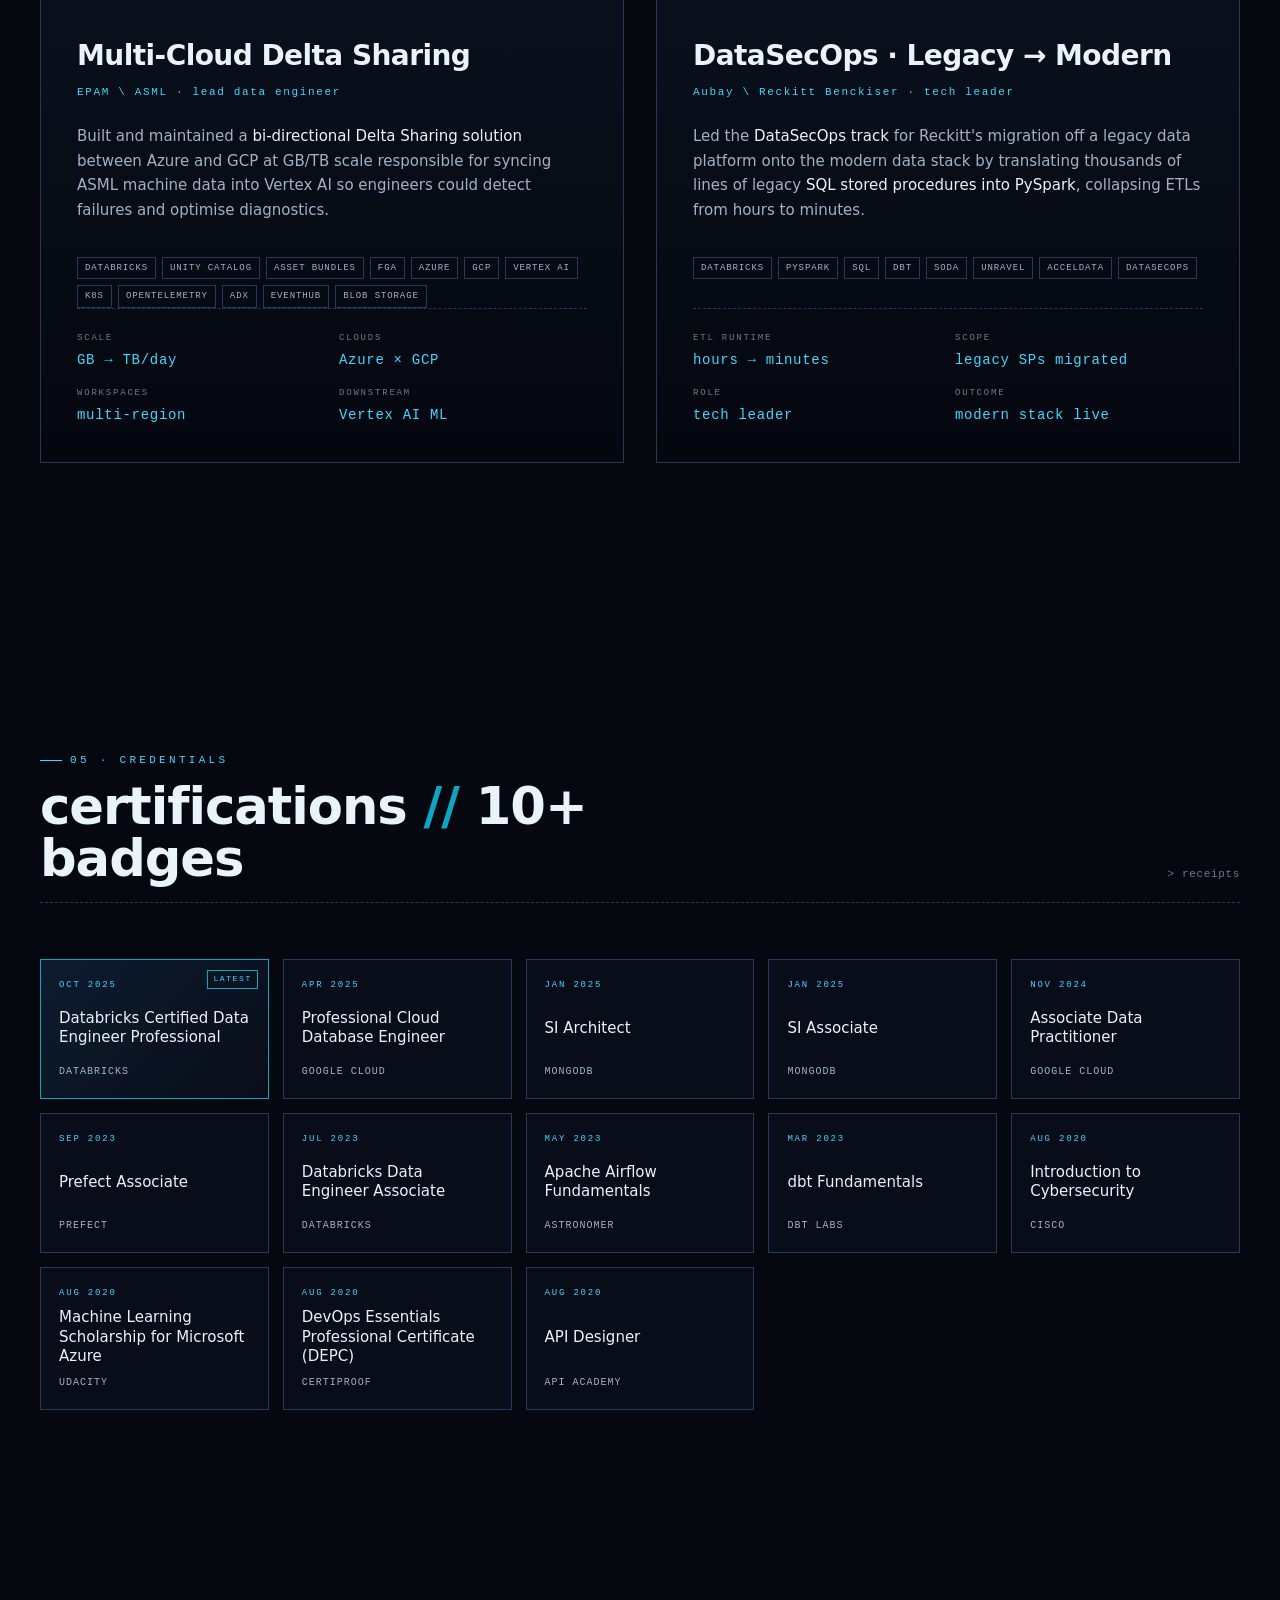
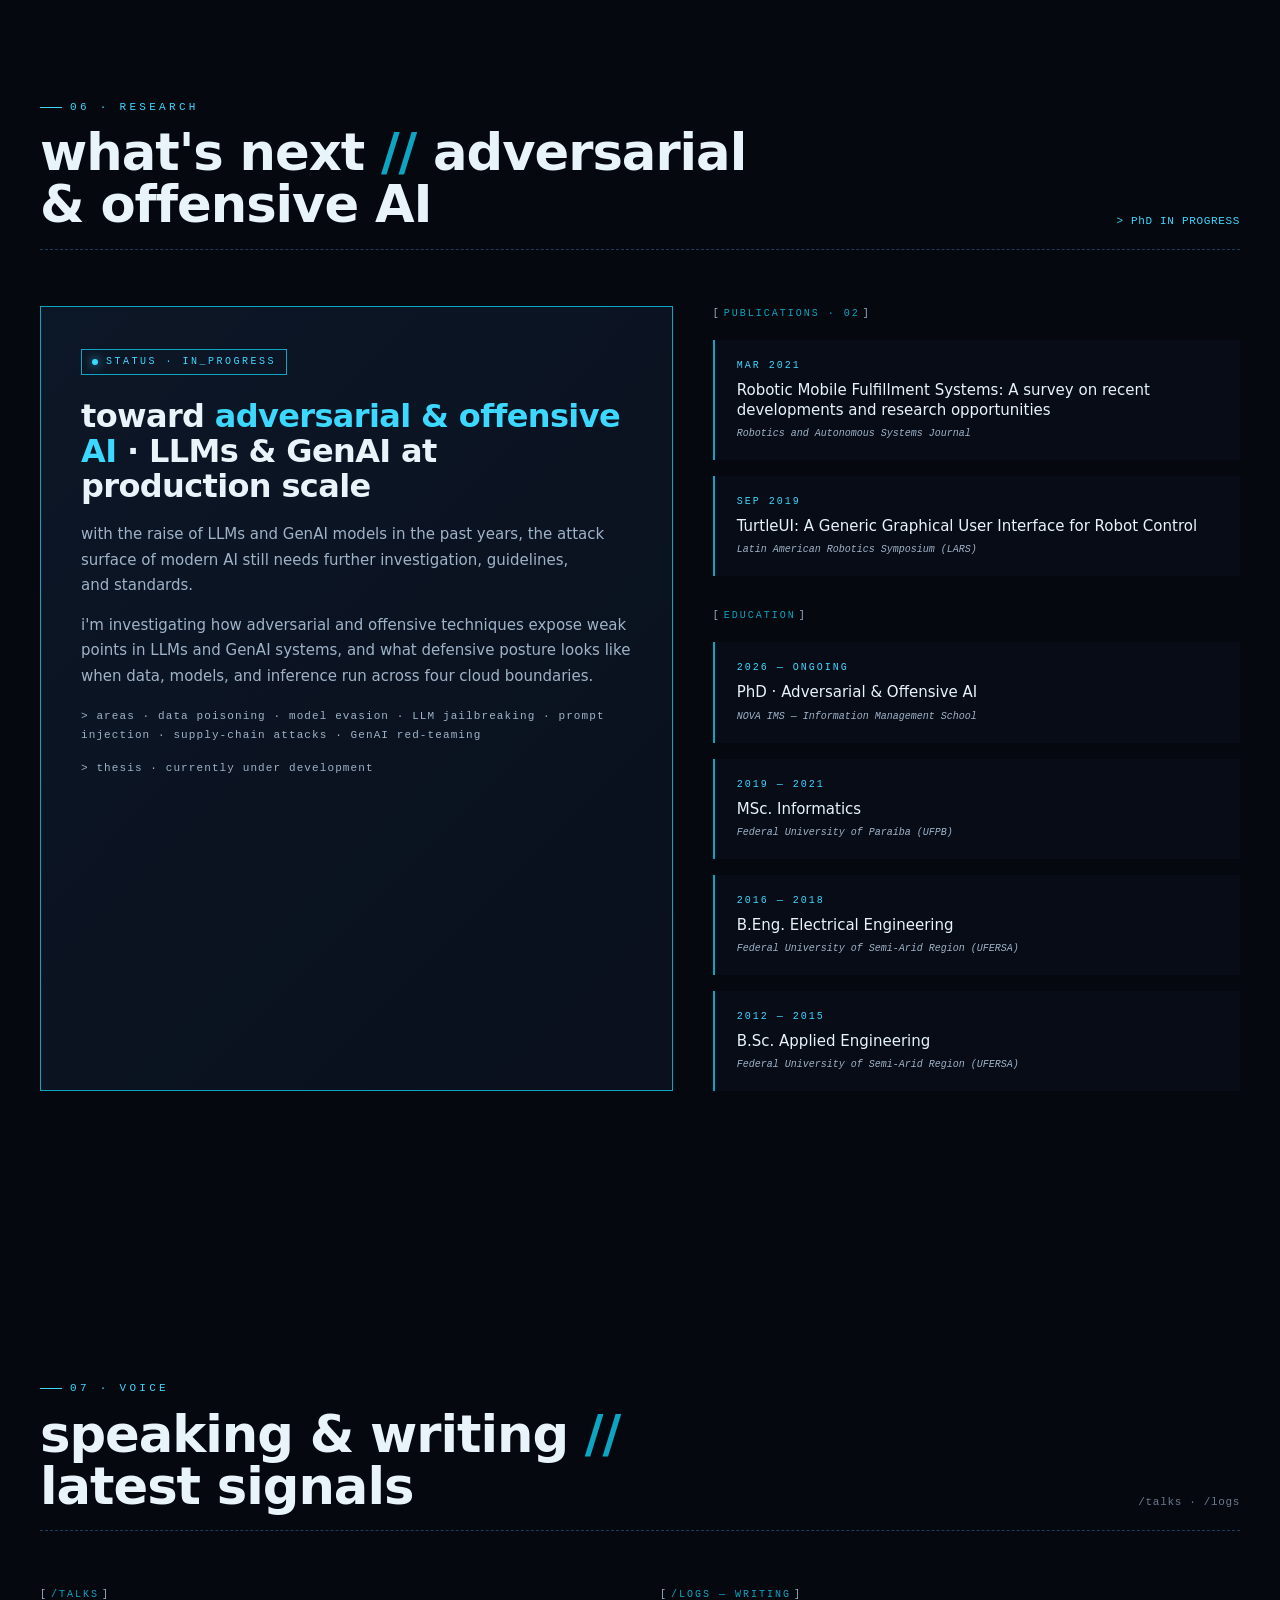
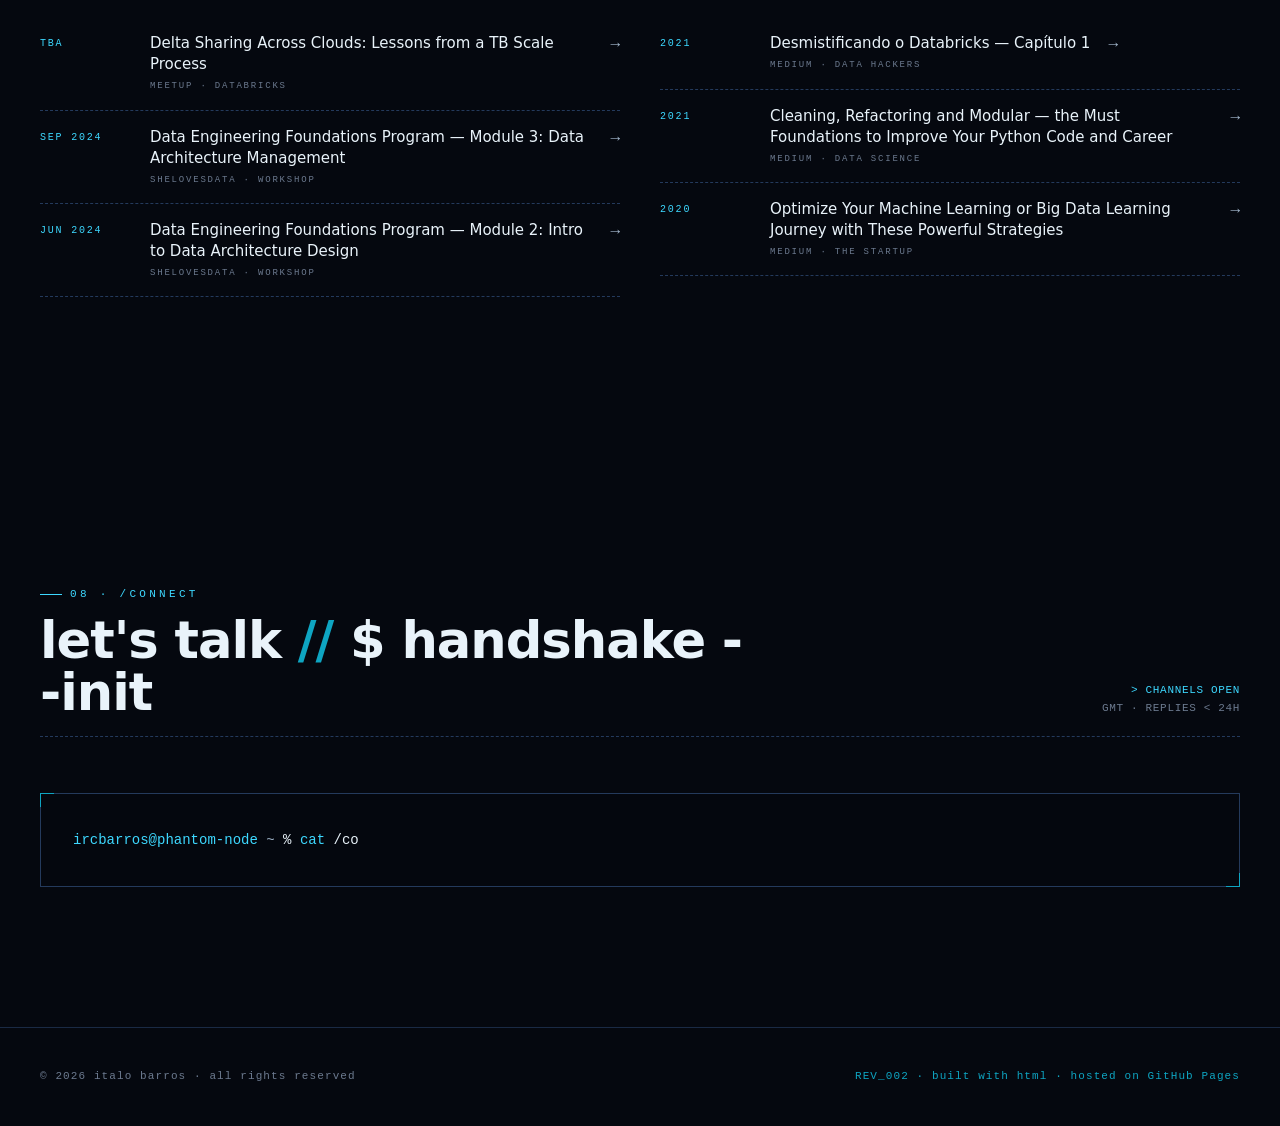
==== commit b73b606a: "Update index.html Co-authored-by: Copilot <175728472+Copilot@users.noreply.github.com>" ====
--- a/index.html
+++ b/index.html
@@ -487,7 +487,7 @@
 <footer>
   <div class="container" style="display:flex; justify-content:space-between; align-items:center; padding: 0 40px; max-width:var(--maxw); margin:0 auto; width:100%;">
     <div>© 2026 italo barros · all rights reserved</div>
-    <div class="rev">REV_002 · built with html · hosted on github pages</div>
+    <div class="rev">REV_002 · built with html · hosted on GitHub Pages</div>
   </div>
 </footer>
 
--- a/css/site.css
+++ b/css/site.css
@@ -24,13 +24,13 @@
 
 * , *::before, *::after { box-sizing: border-box; }
 html, body { margin: 0; padding: 0; }
-html { scroll-behavior: smooth; background: var(--ink); color: var(--paper); overflow-x: hidden; }
+html { scroll-behavior: smooth; background: var(--ink); color: var(--paper); }
 body {
   font-family: var(--sans);
   font-size: 16px;
   line-height: 1.6;
   min-height: 100vh;
-  overflow-x: visible;
+  overflow-x: clip;
   background:
     radial-gradient(1200px 600px at 80% -10%, rgba(61,216,255,.08), transparent 60%),
     radial-gradient(900px 500px at 10% 110%, rgba(30,58,95,.25), transparent 60%),
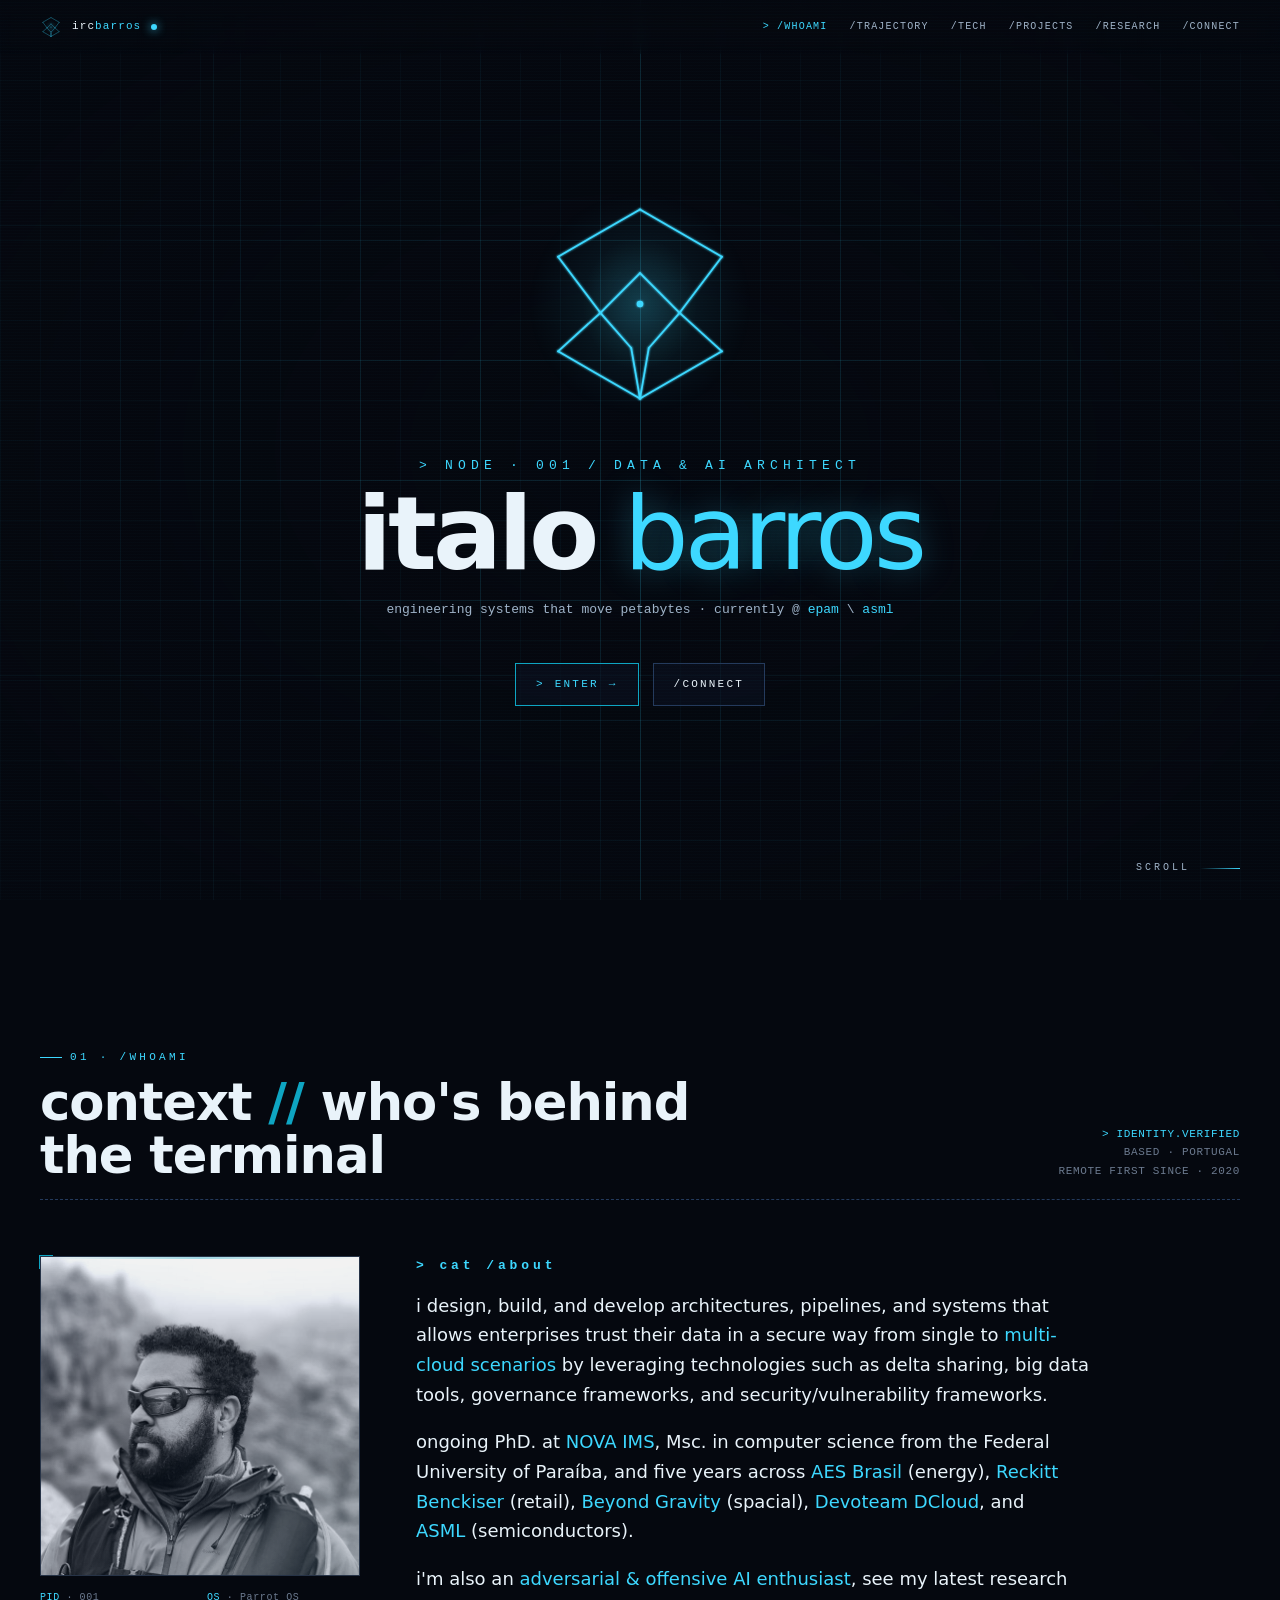
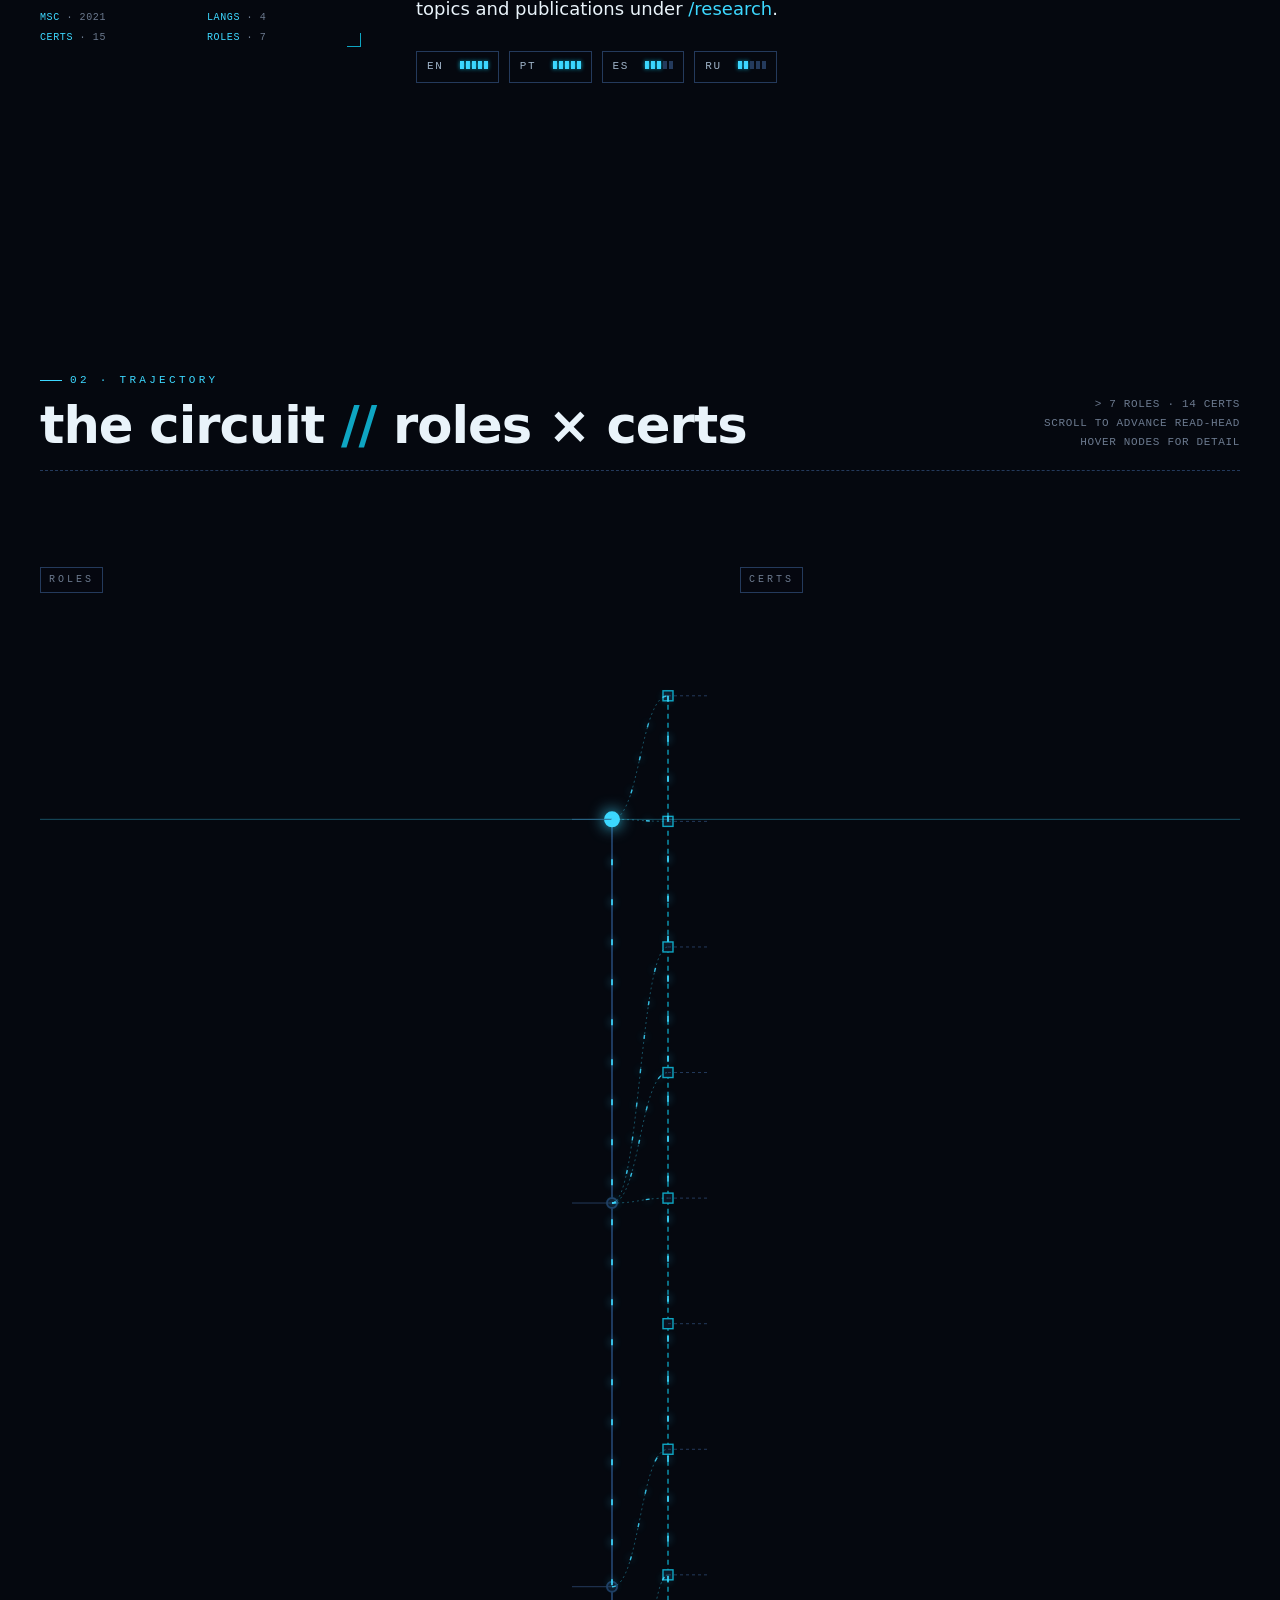
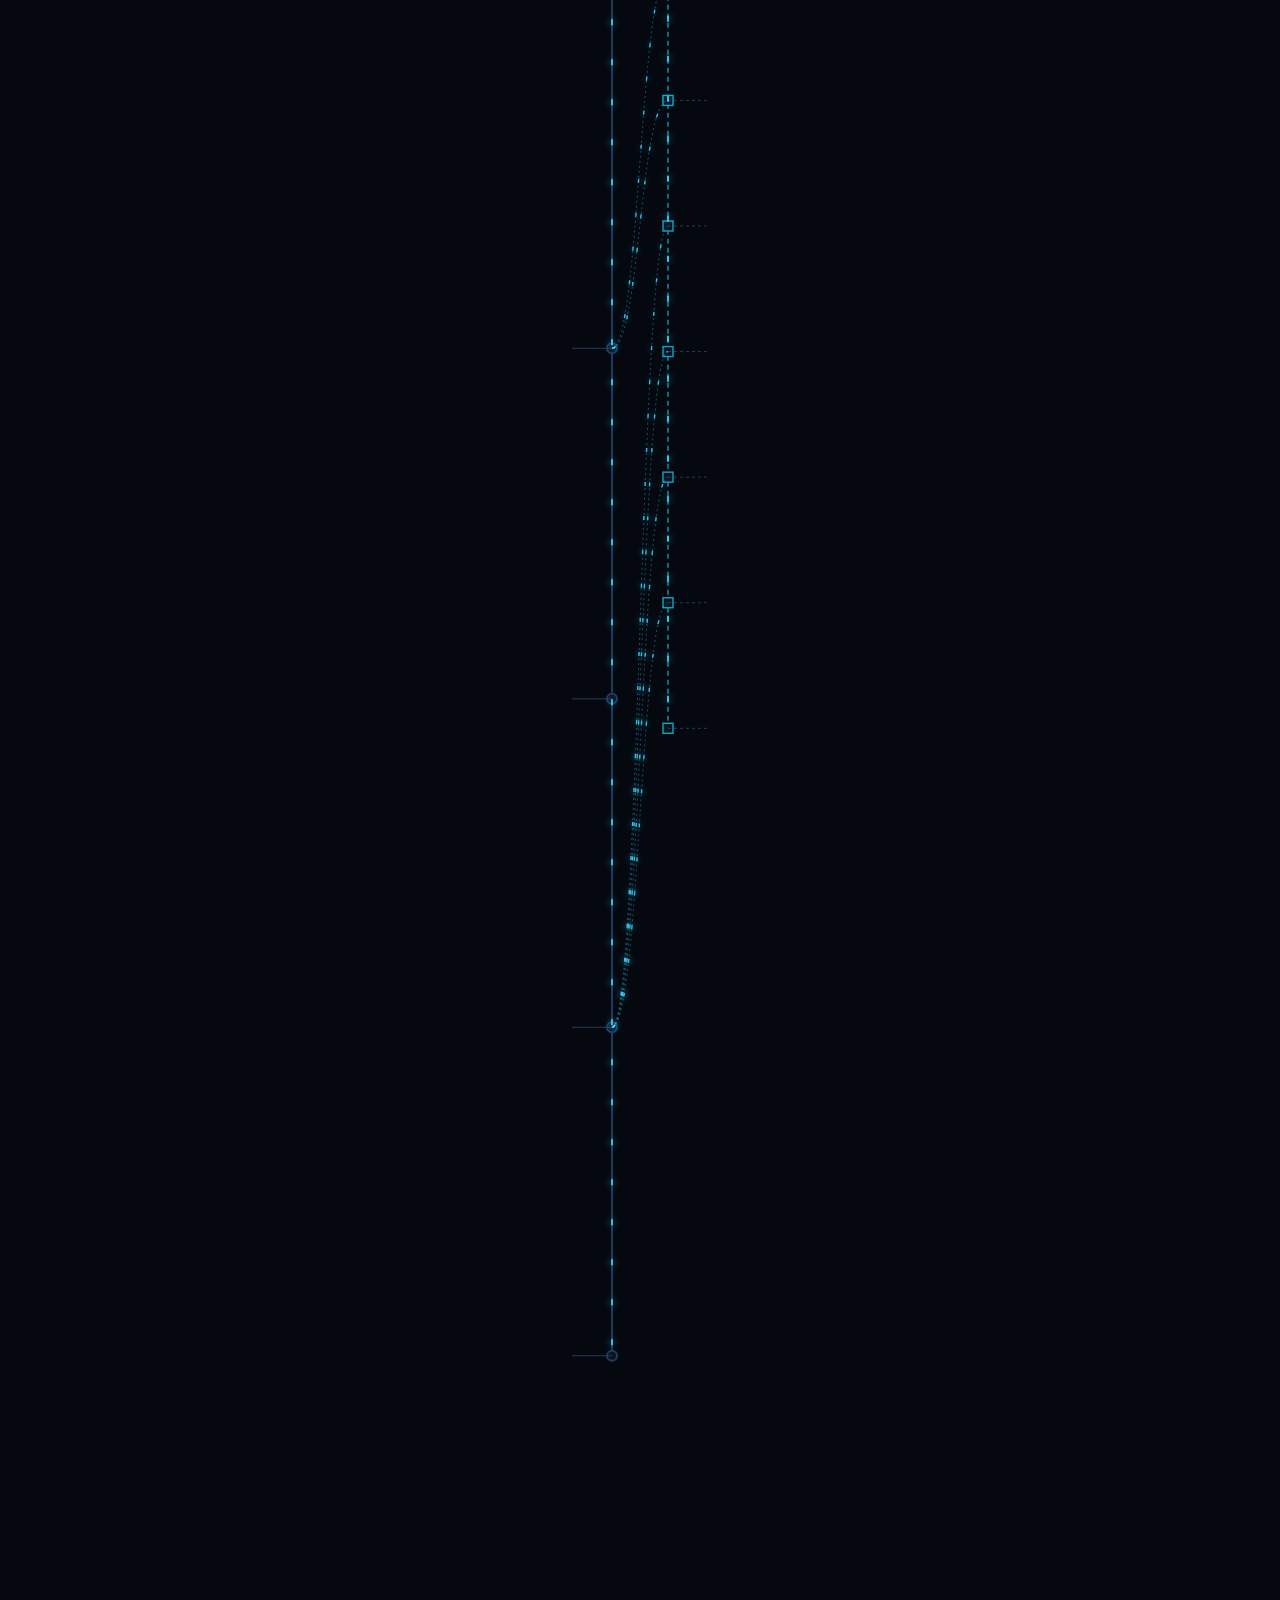
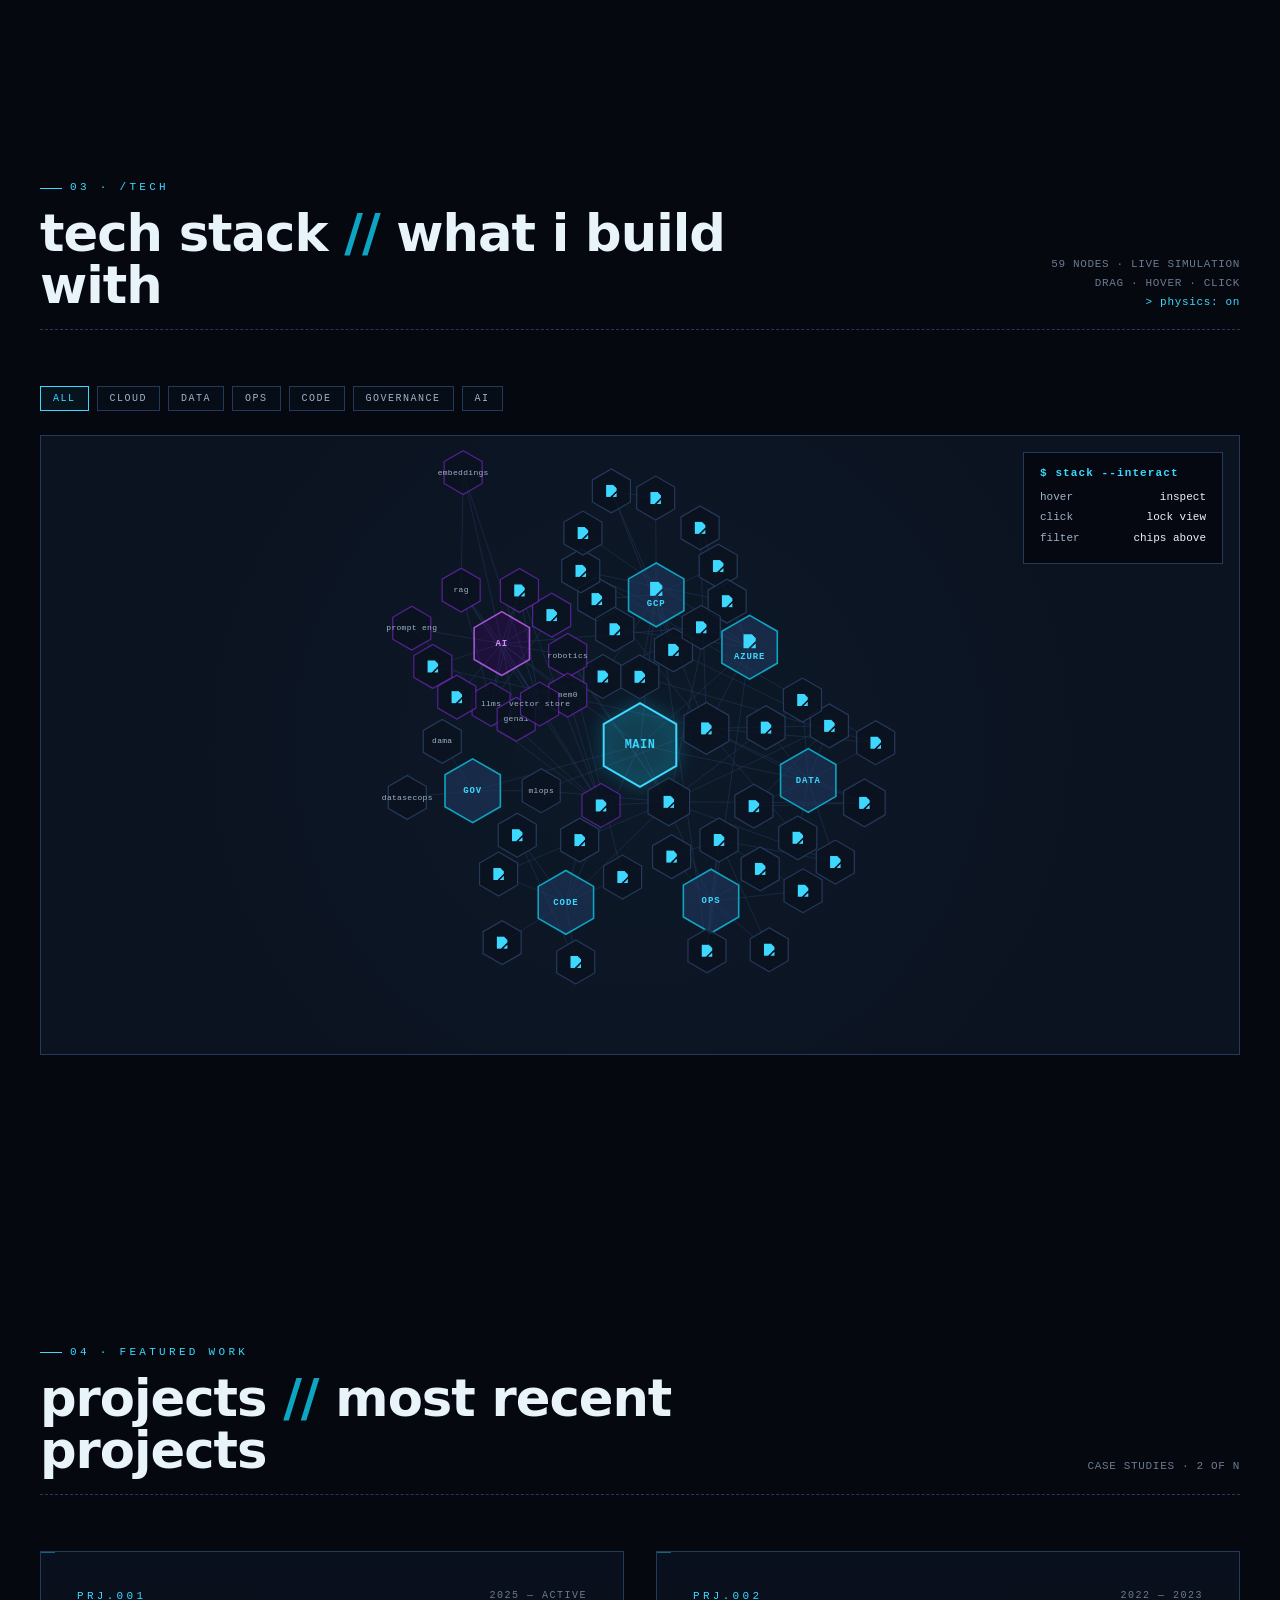
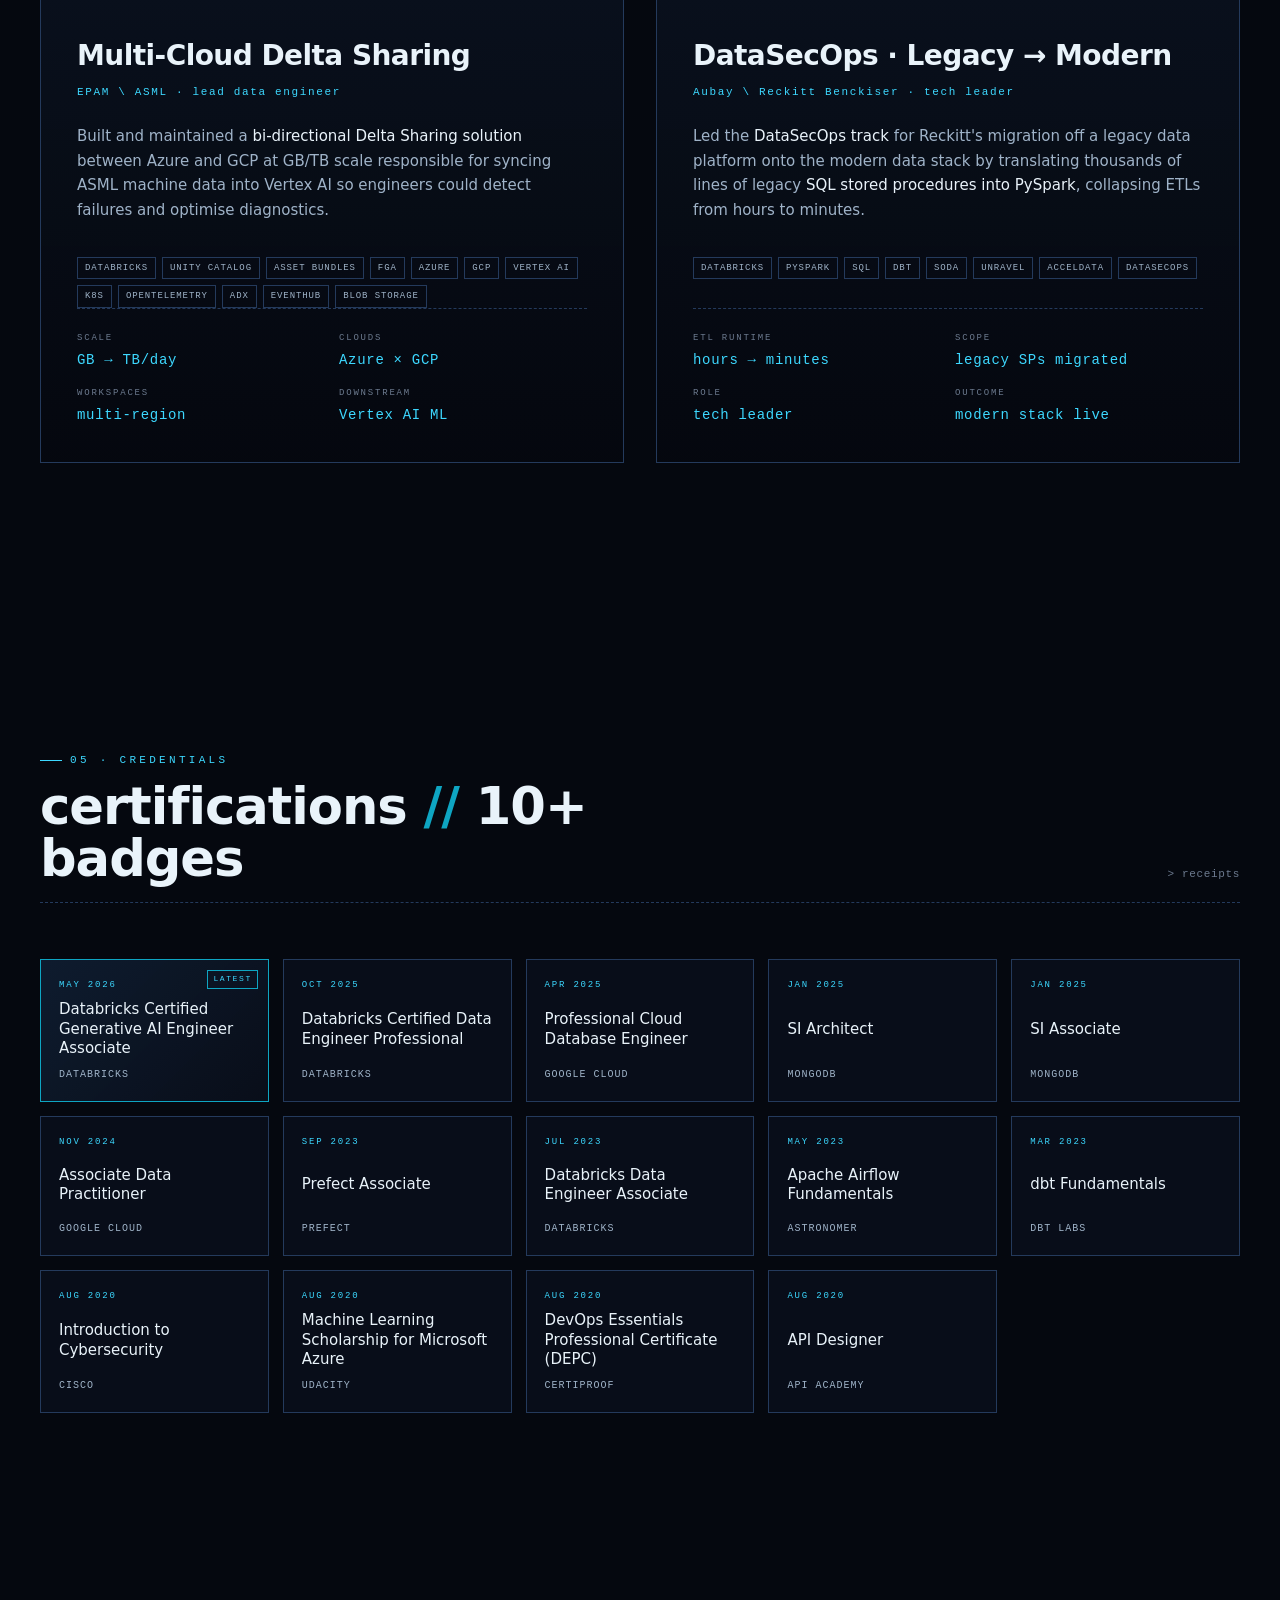
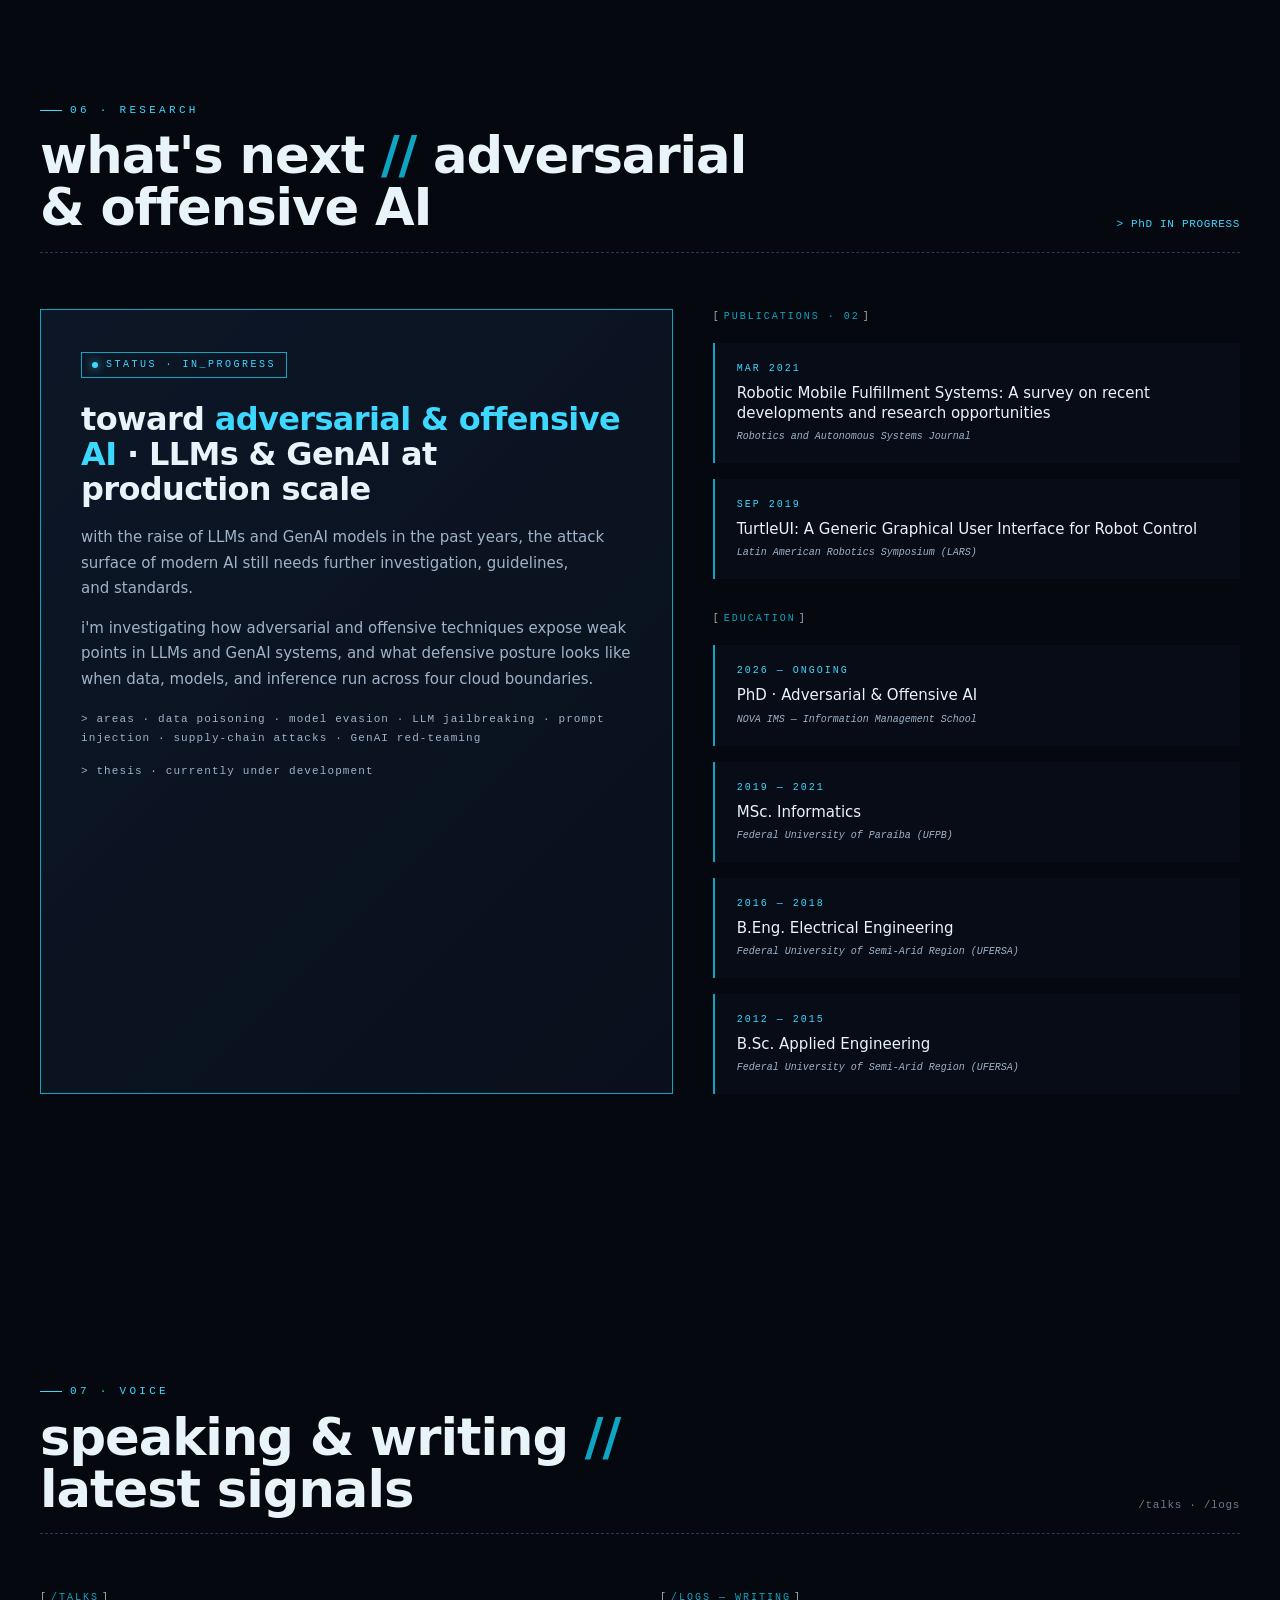
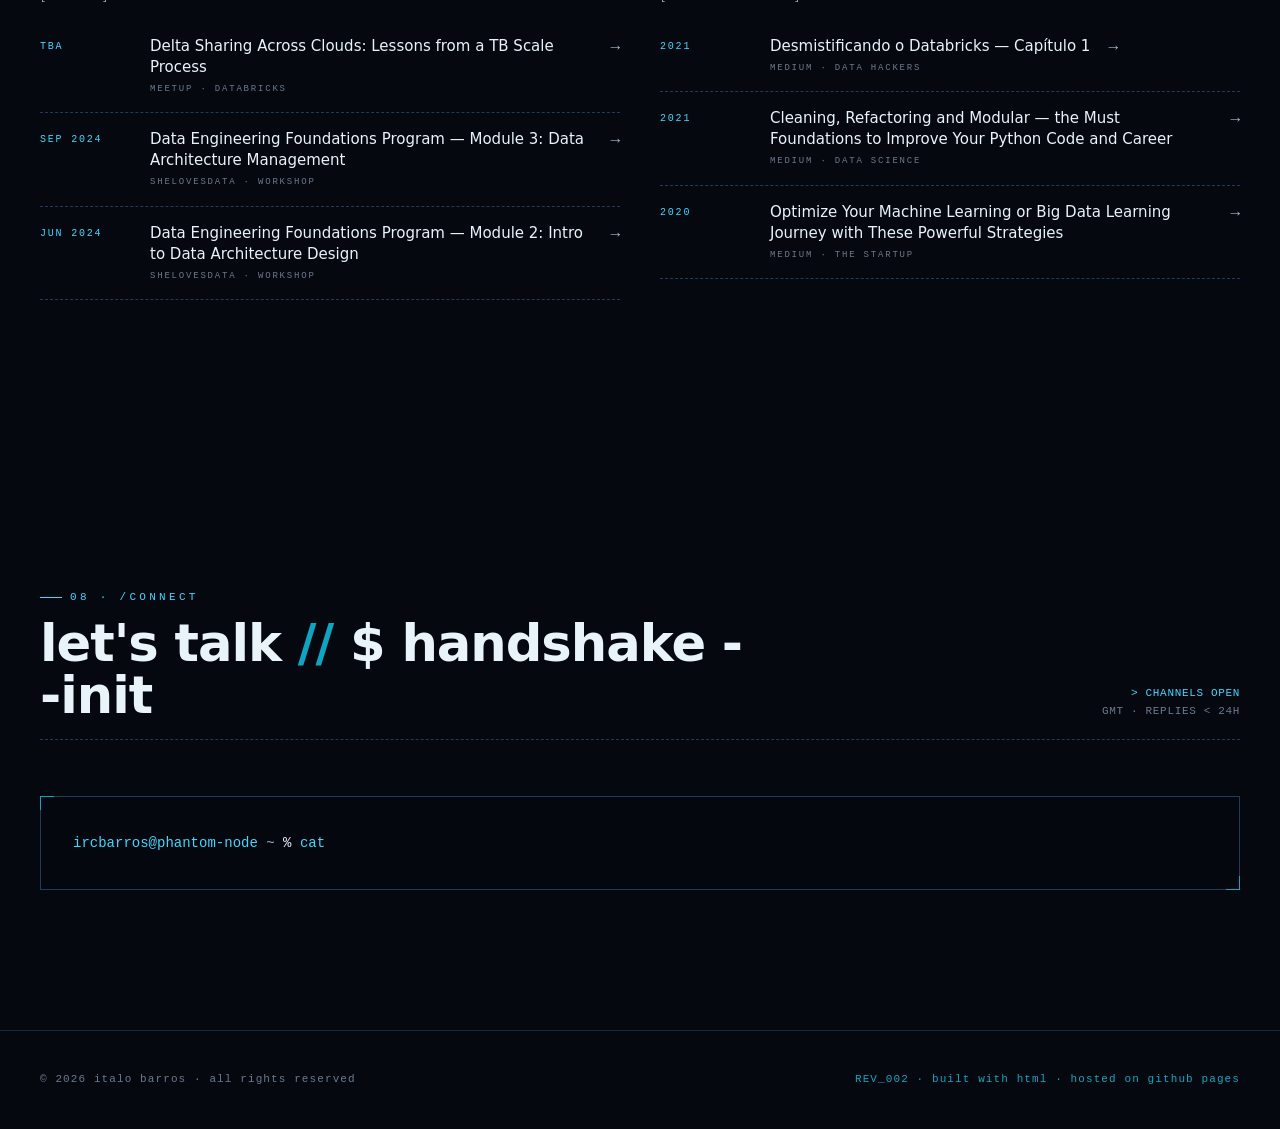
==== commit 7c4f4819: "feat: add Databricks Certified Generative AI Engineer Associate (May 2026) - Add new cert card to gr" ====
--- a/index.html
+++ b/index.html
@@ -10,7 +10,7 @@
 <meta http-equiv="Permissions-Policy" content="camera=(), microphone=(), geolocation=(), payment=(), usb=()">
 <meta http-equiv="Content-Security-Policy" content="default-src 'none'; script-src 'self' 'unsafe-inline'; style-src 'self' 'unsafe-inline' https://fonts.googleapis.com; font-src 'self' https://fonts.gstatic.com; img-src 'self' data: https://cdn.simpleicons.org https://cdn.jsdelivr.net; connect-src 'none'; frame-ancestors 'none'; base-uri 'self'; form-action 'none';">
 <title>Italo Barros // Data & AI Architect</title>
-<meta name="description" content="Italo Barros — Data & AI Architect. Databricks Pro, GCP Certified. Building multi-cloud data platforms.">
+<meta name="description" content="Italo Barros — Data & AI Architect. Databricks Pro, GenAI Engineer & GCP Certified. Building multi-cloud data platforms.">
 <link rel="preconnect" href="https://fonts.googleapis.com">
 <link rel="preconnect" href="https://fonts.gstatic.com" crossorigin>
 <link href="https://fonts.googleapis.com/css2?family=JetBrains+Mono:wght@400;500;700&family=Space+Grotesk:wght@400;500;700&display=swap" rel="stylesheet">
@@ -109,7 +109,7 @@
           <div><b>OS</b> · Parrot OS</div>
           <div><b>MSC</b> · 2021</div>
           <div><b>LANGS</b> · 4</div>
-          <div><b>CERTS</b> · 14</div>
+          <div><b>CERTS</b> · 15</div>
           <div><b>ROLES</b> · 7</div>
         </div>
       </div>
@@ -232,6 +232,7 @@
       <!-- CERTS (newest first, lined up roughly with eras) -->
       <div class="tl-certs">
         <span class="tl-axis-label">CERTS</span>
+        <div class="tl-cert"><div class="d">MAY 2026</div><div class="t">Databricks Certified Generative AI Engineer <b style="color:var(--cyan-bright)">Associate</b></div><div class="issuer">DATABRICKS</div></div>
         <div class="tl-cert"><div class="d">OCT 2025</div><div class="t">Databricks Certified Data Engineer <b style="color:var(--cyan-bright)">Professional</b></div><div class="issuer">DATABRICKS</div></div>
         <div class="tl-cert"><div class="d">APR 2025</div><div class="t">Professional Cloud Database Engineer</div><div class="issuer">GOOGLE CLOUD</div></div>
         <div class="tl-cert"><div class="d">JAN 2025</div><div class="t">SI Architect Certification</div><div class="issuer">MONGODB</div></div>
@@ -259,7 +260,7 @@
         <h2>tech stack <span class="slash">//</span> what i build with</h2>
       </div>
       <div class="meta">
-        <div>34 NODES · LIVE SIMULATION</div>
+        <div>59 NODES · LIVE SIMULATION</div>
         <div>DRAG · HOVER · CLICK</div>
         <div class="hi">&gt; physics: on</div>
       </div>
@@ -356,7 +357,8 @@
       <div class="meta"><div>&gt; receipts</div></div>
     </div>
     <div class="cert-grid">
-      <div class="cert star bracket-card"><span class="badge">LATEST</span><img class="cert-logo" src="https://cdn.simpleicons.org/databricks/3DD8FF" alt="" loading="lazy" onerror="this.style.display='none'"><div class="d">OCT 2025</div><div class="t">Databricks Certified Data Engineer Professional</div><div class="i">DATABRICKS</div></div>
+      <div class="cert star bracket-card"><span class="badge">LATEST</span><img class="cert-logo" src="https://cdn.simpleicons.org/databricks/3DD8FF" alt="" loading="lazy" onerror="this.style.display='none'"><div class="d">MAY 2026</div><div class="t">Databricks Certified Generative AI Engineer Associate</div><div class="i">DATABRICKS</div></div>
+      <div class="cert"><img class="cert-logo" src="https://cdn.simpleicons.org/databricks/3DD8FF" alt="" loading="lazy" onerror="this.style.display='none'"><div class="d">OCT 2025</div><div class="t">Databricks Certified Data Engineer Professional</div><div class="i">DATABRICKS</div></div>
       <div class="cert"><img class="cert-logo" src="https://cdn.simpleicons.org/googlecloud/3DD8FF" alt="" loading="lazy" onerror="this.style.display='none'"><div class="d">APR 2025</div><div class="t">Professional Cloud Database Engineer</div><div class="i">GOOGLE CLOUD</div></div>
       <div class="cert"><img class="cert-logo" src="https://cdn.simpleicons.org/mongodb/3DD8FF" alt="" loading="lazy" onerror="this.style.display='none'"><div class="d">JAN 2025</div><div class="t">SI Architect</div><div class="i">MONGODB</div></div>
       <div class="cert"><img class="cert-logo" src="https://cdn.simpleicons.org/mongodb/3DD8FF" alt="" loading="lazy" onerror="this.style.display='none'"><div class="d">JAN 2025</div><div class="t">SI Associate</div><div class="i">MONGODB</div></div>
@@ -487,7 +489,7 @@
 <footer>
   <div class="container" style="display:flex; justify-content:space-between; align-items:center; padding: 0 40px; max-width:var(--maxw); margin:0 auto; width:100%;">
     <div>© 2026 italo barros · all rights reserved</div>
-    <div class="rev">REV_002 · built with html · hosted on GitHub Pages</div>
+    <div class="rev">REV_002 · built with html · hosted on github pages</div>
   </div>
 </footer>
 
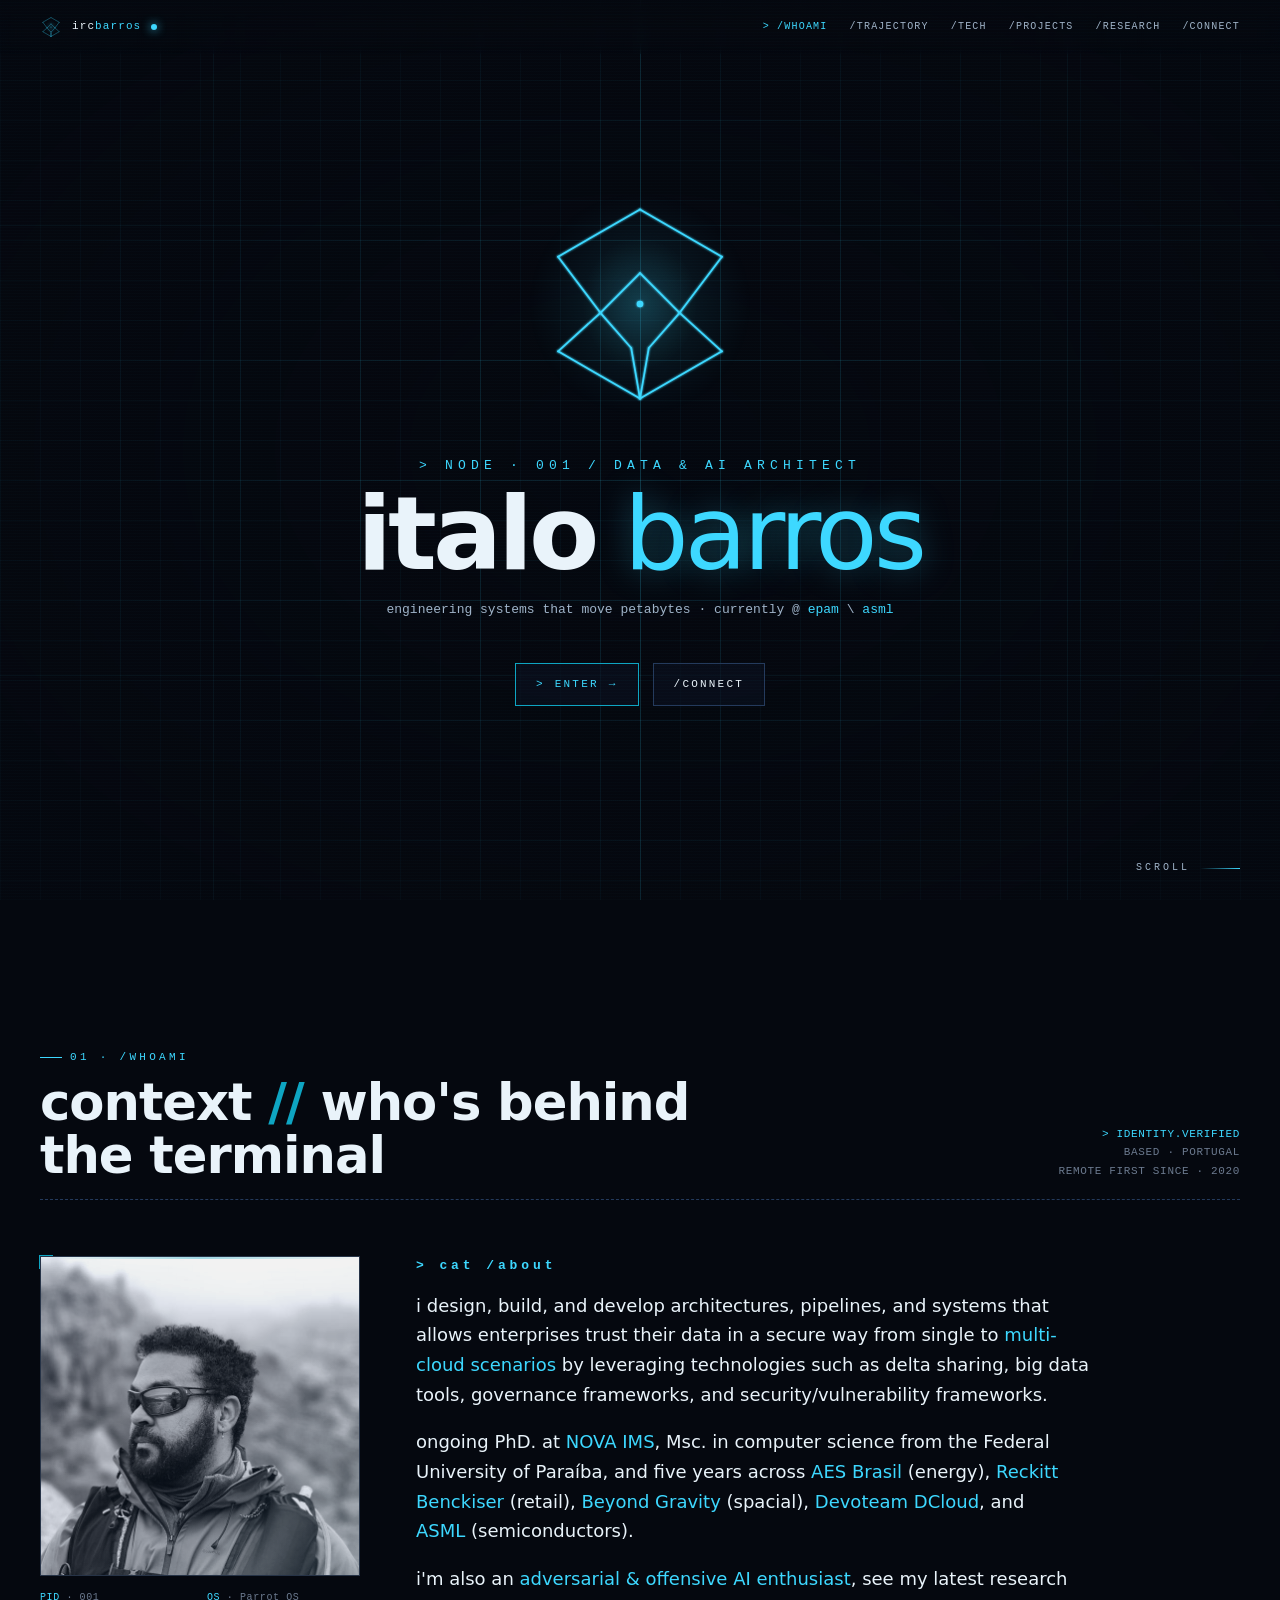
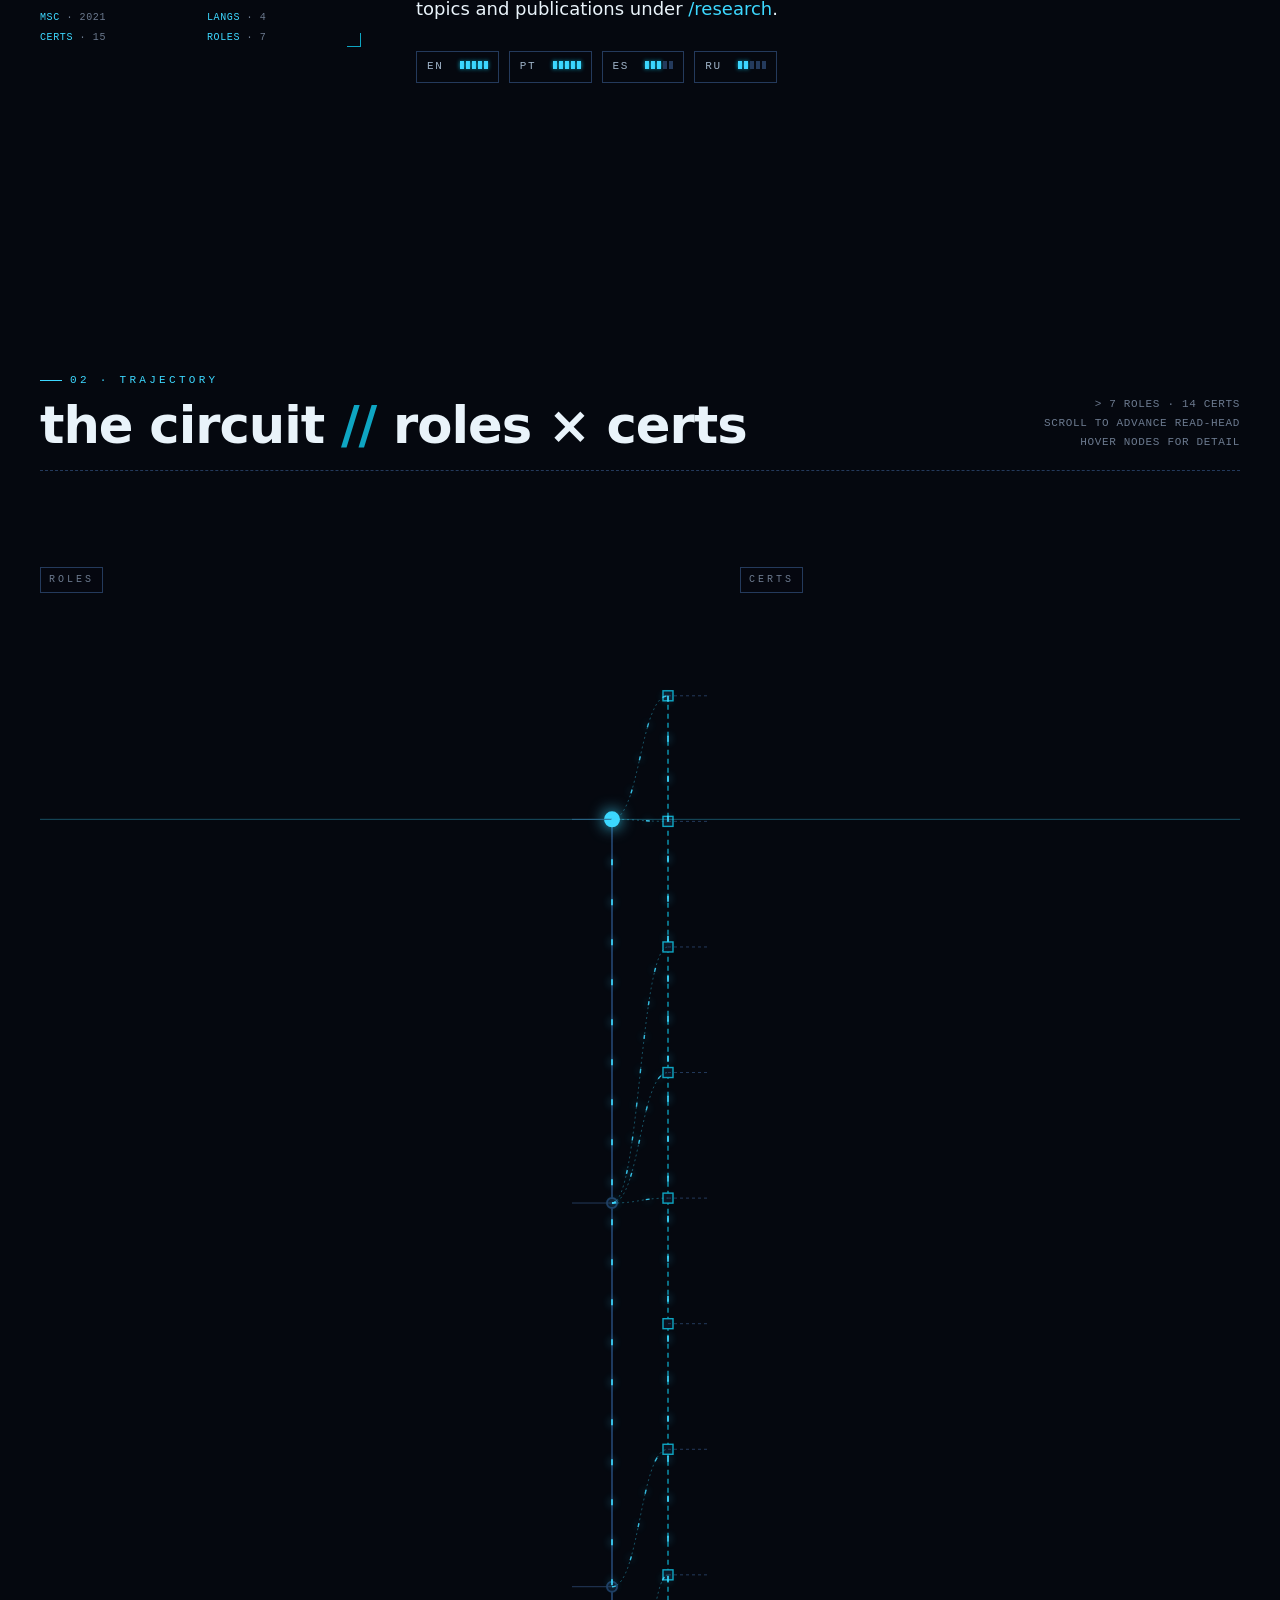
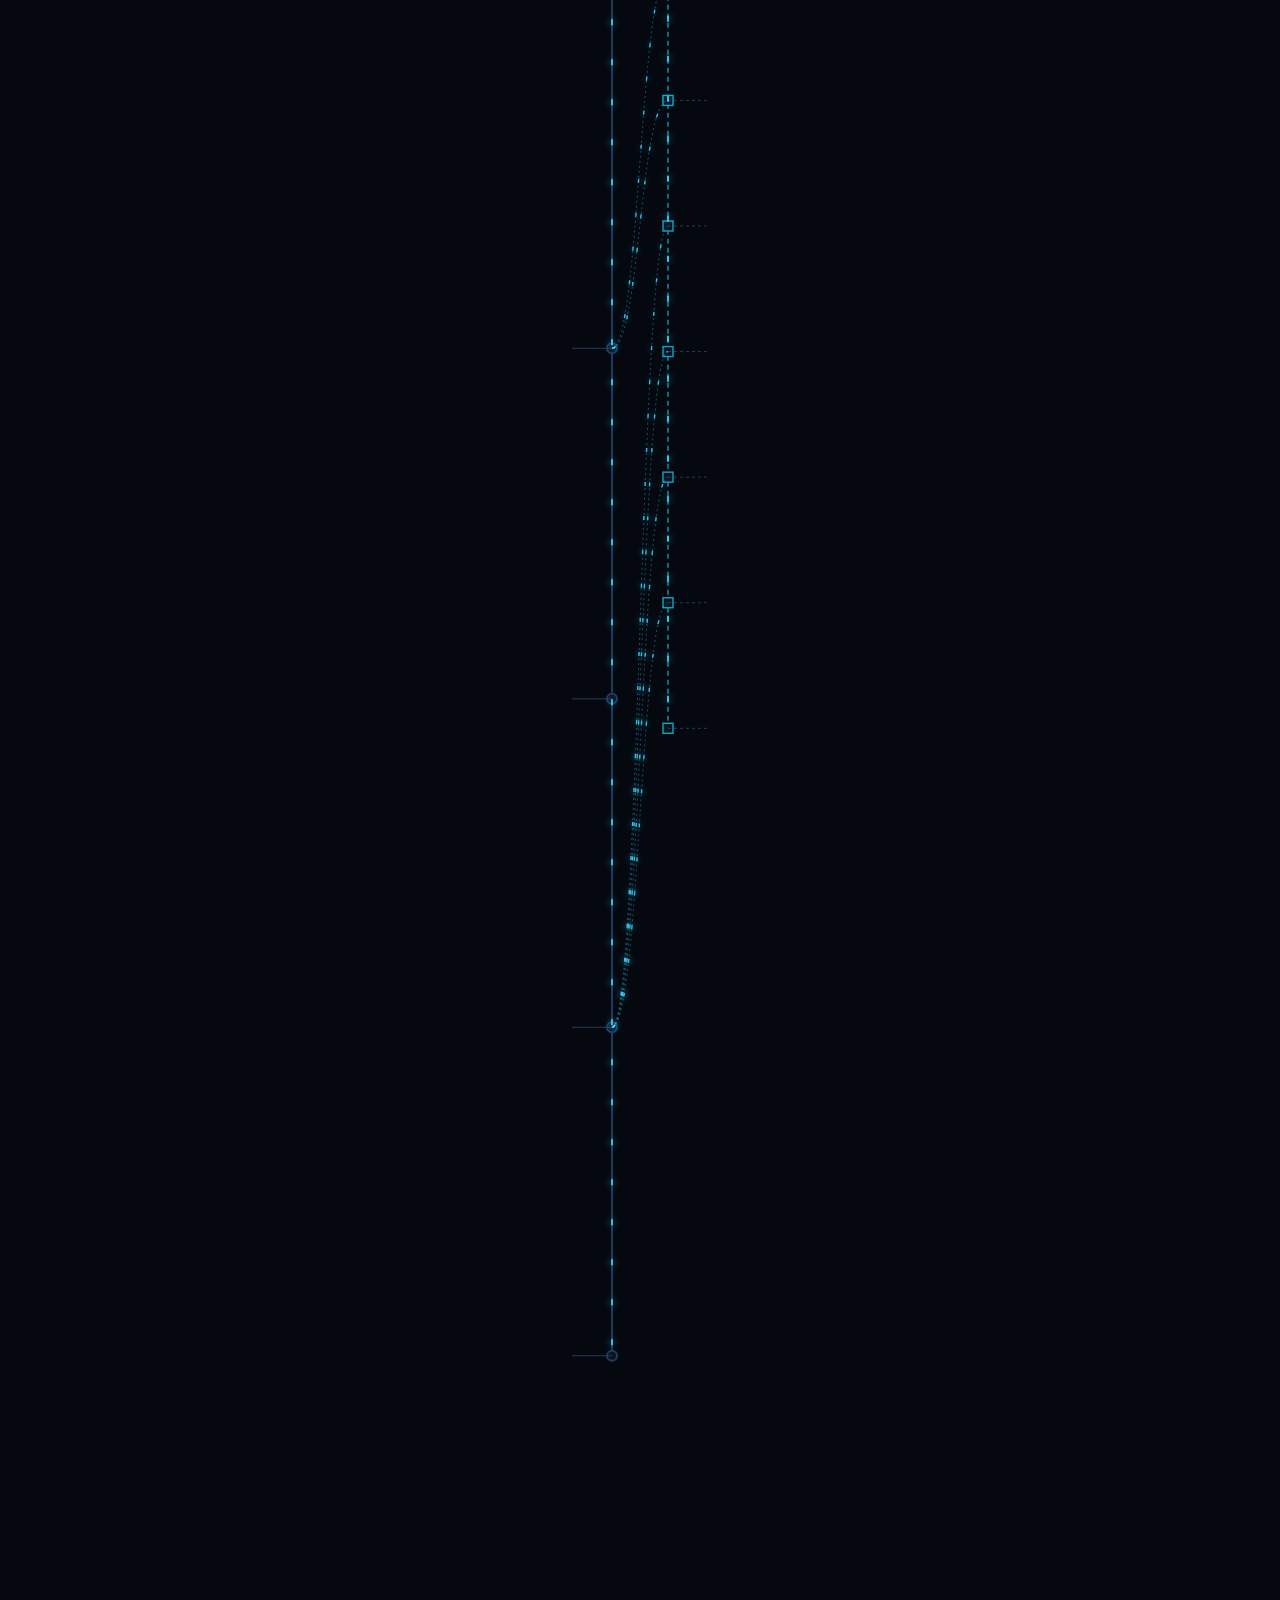
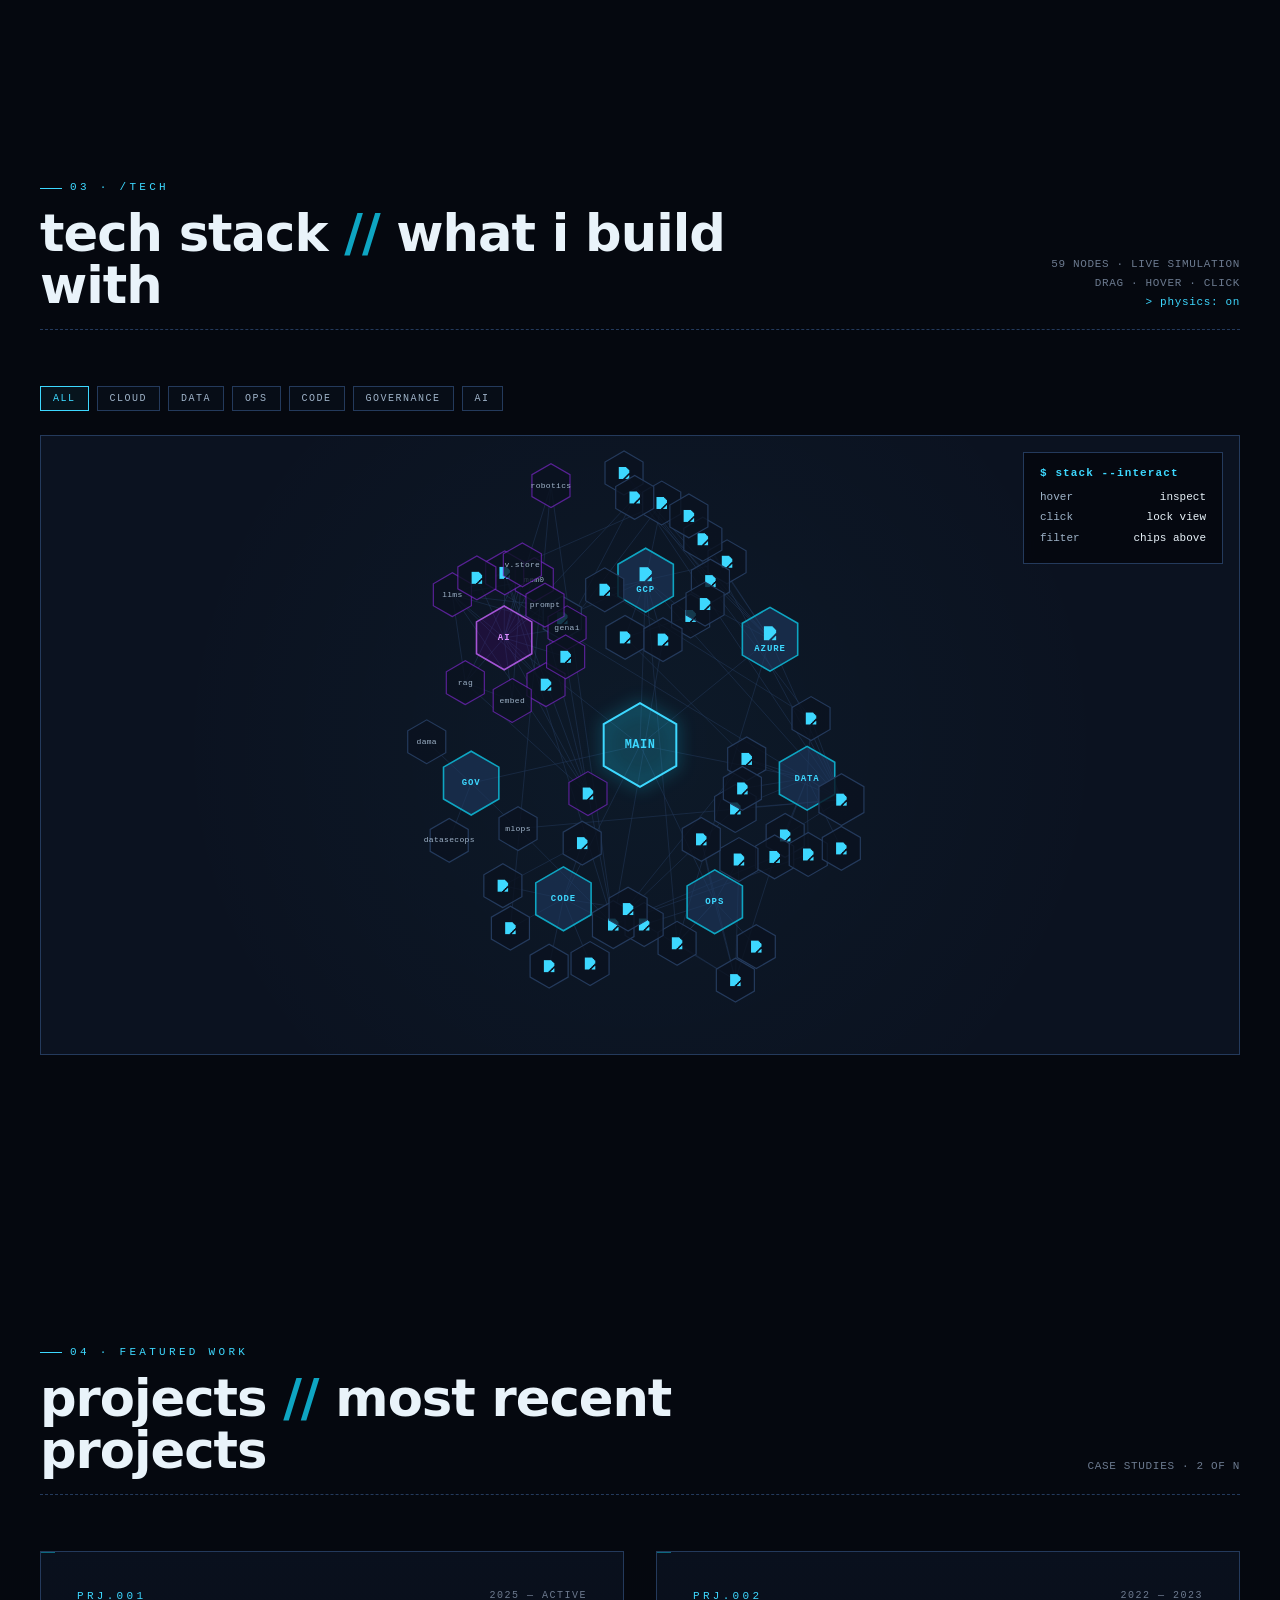
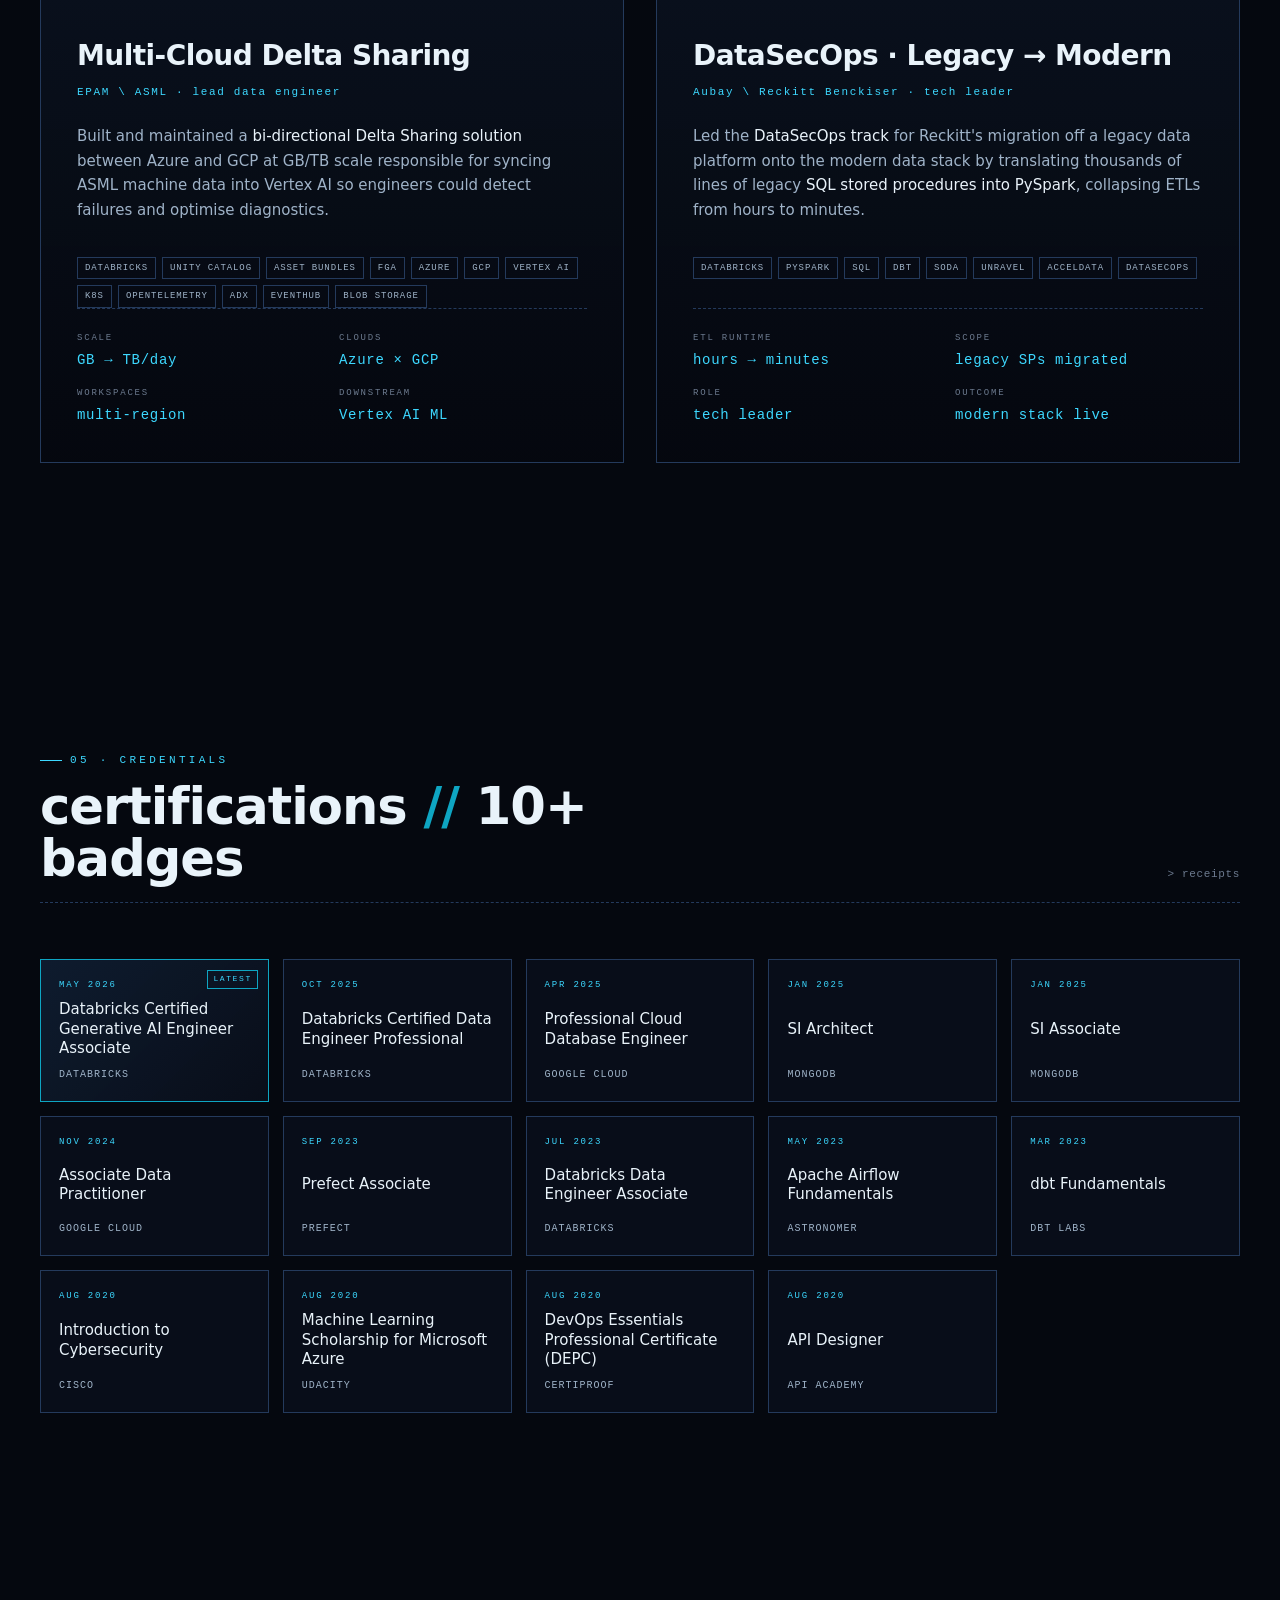
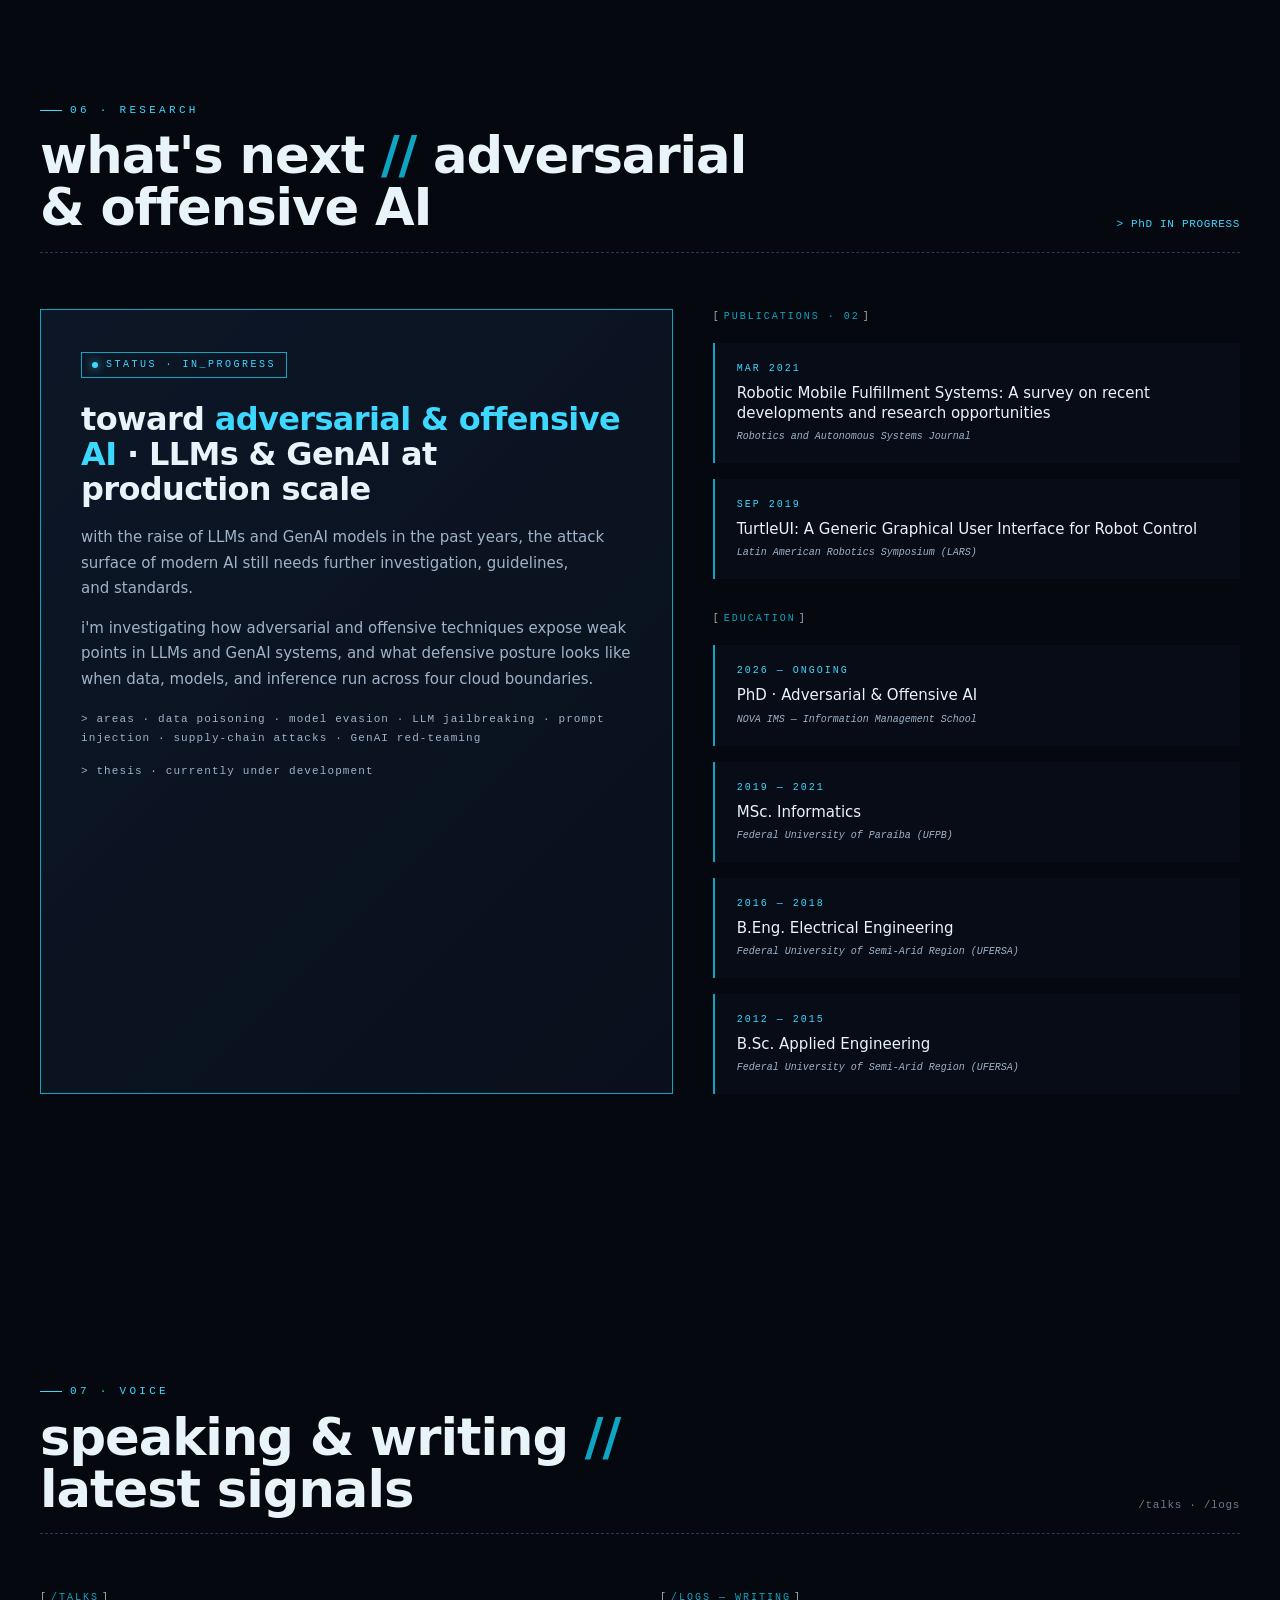
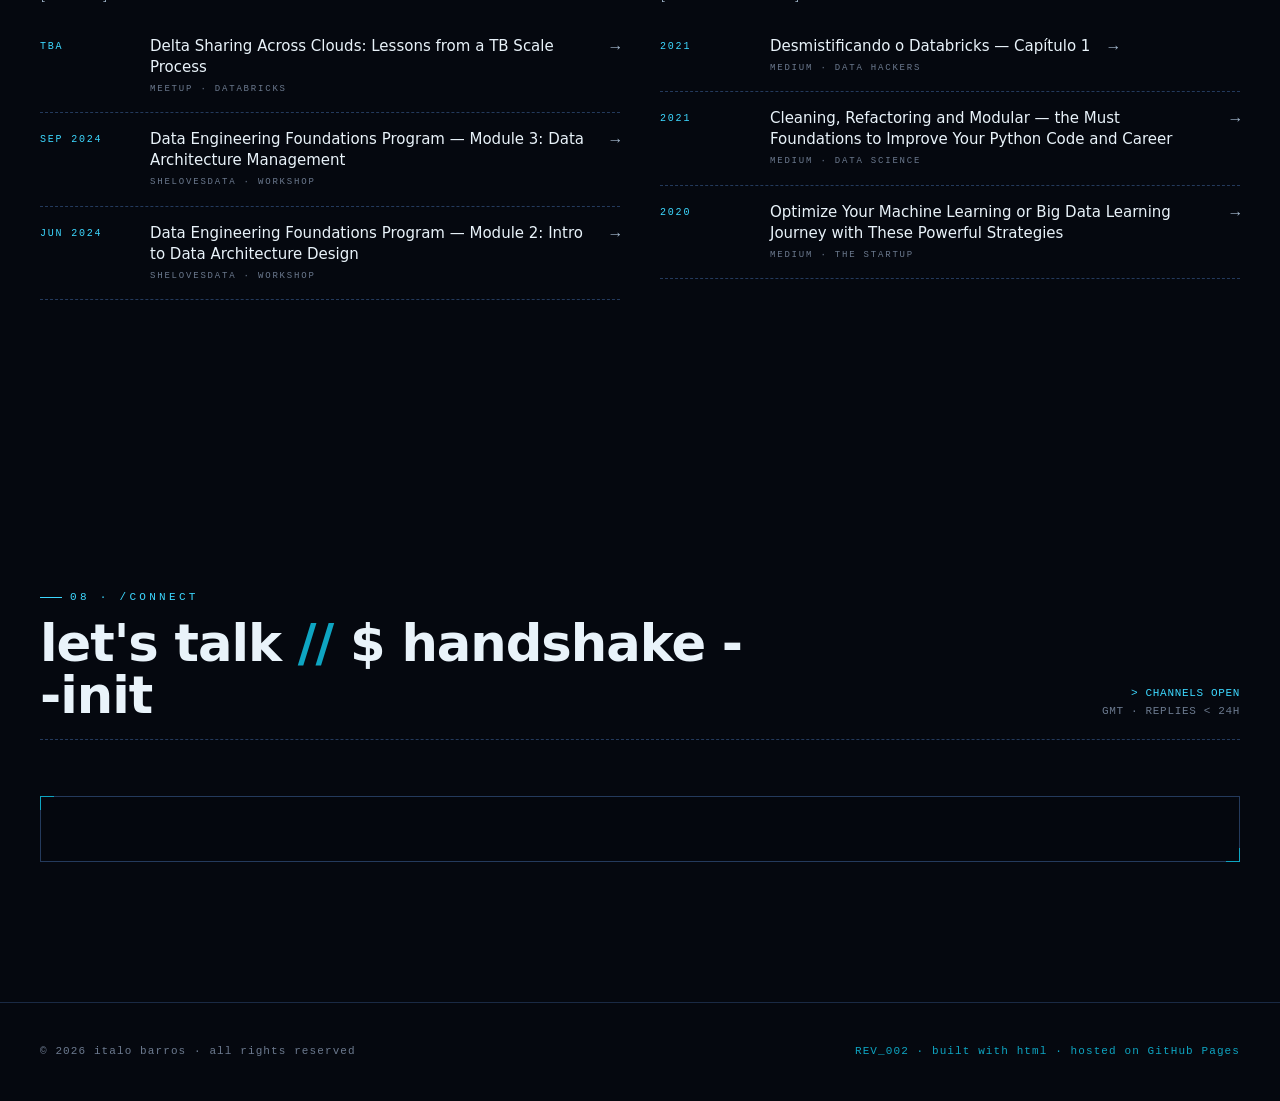
==== commit 4c9c920a: "Merge pull request #2 from Ircbarros/fix/website-adjustments Include new certification and knowledge" ====
--- a/index.html
+++ b/index.html
@@ -489,7 +489,7 @@
 <footer>
   <div class="container" style="display:flex; justify-content:space-between; align-items:center; padding: 0 40px; max-width:var(--maxw); margin:0 auto; width:100%;">
     <div>© 2026 italo barros · all rights reserved</div>
-    <div class="rev">REV_002 · built with html · hosted on github pages</div>
+    <div class="rev">REV_002 · built with html · hosted on GitHub Pages</div>
   </div>
 </footer>
 
